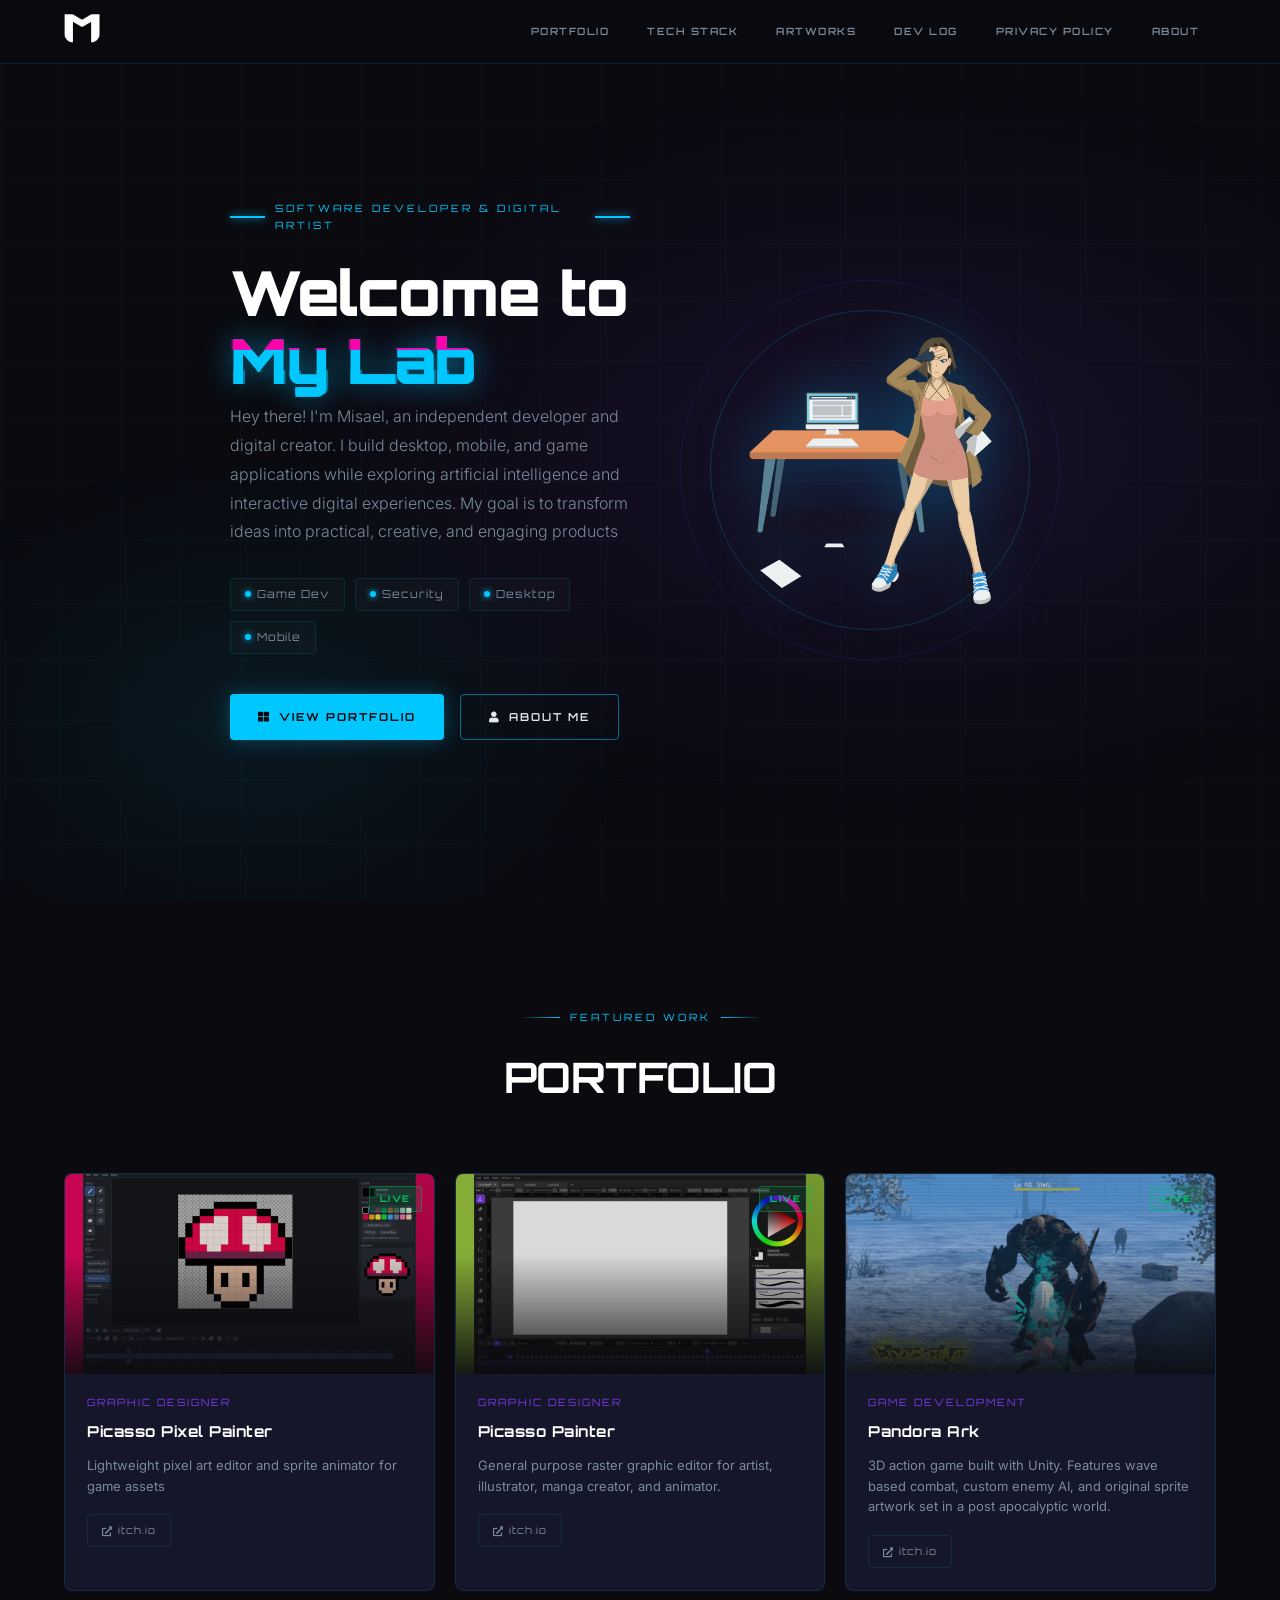
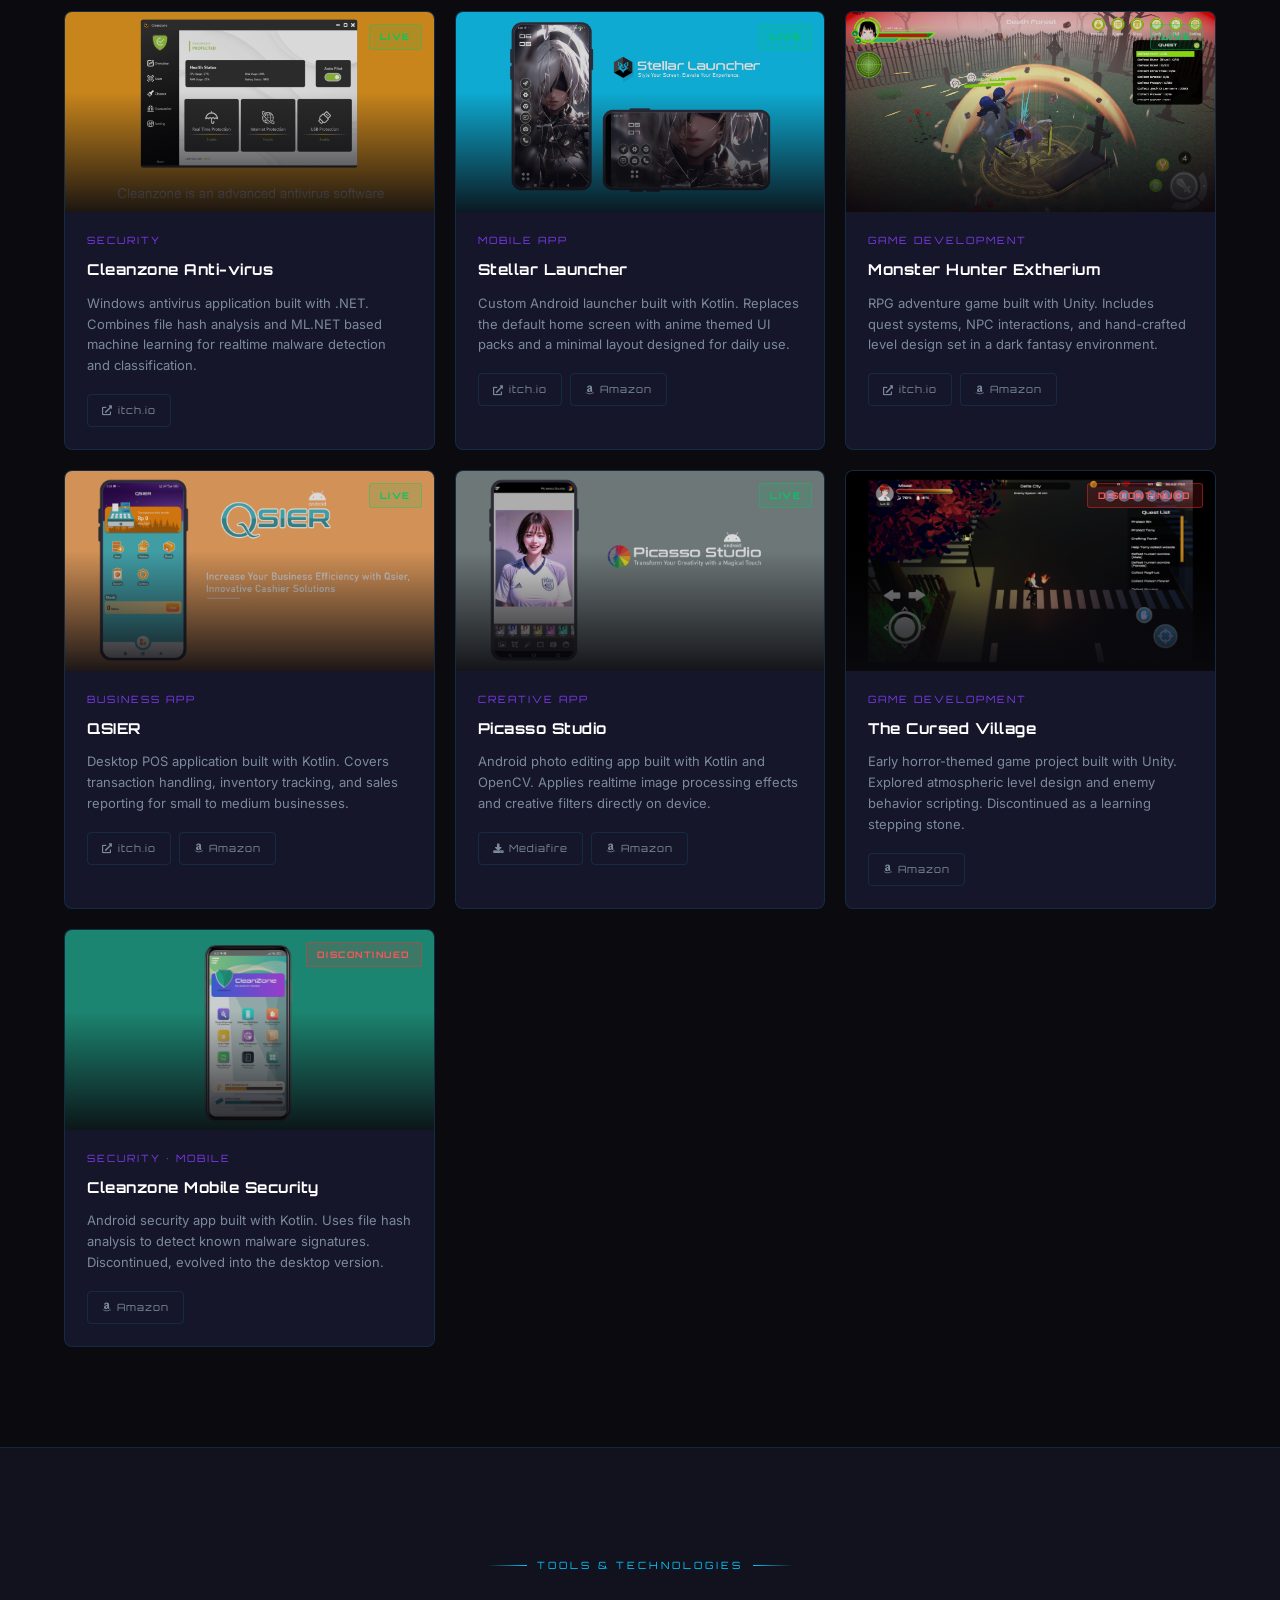
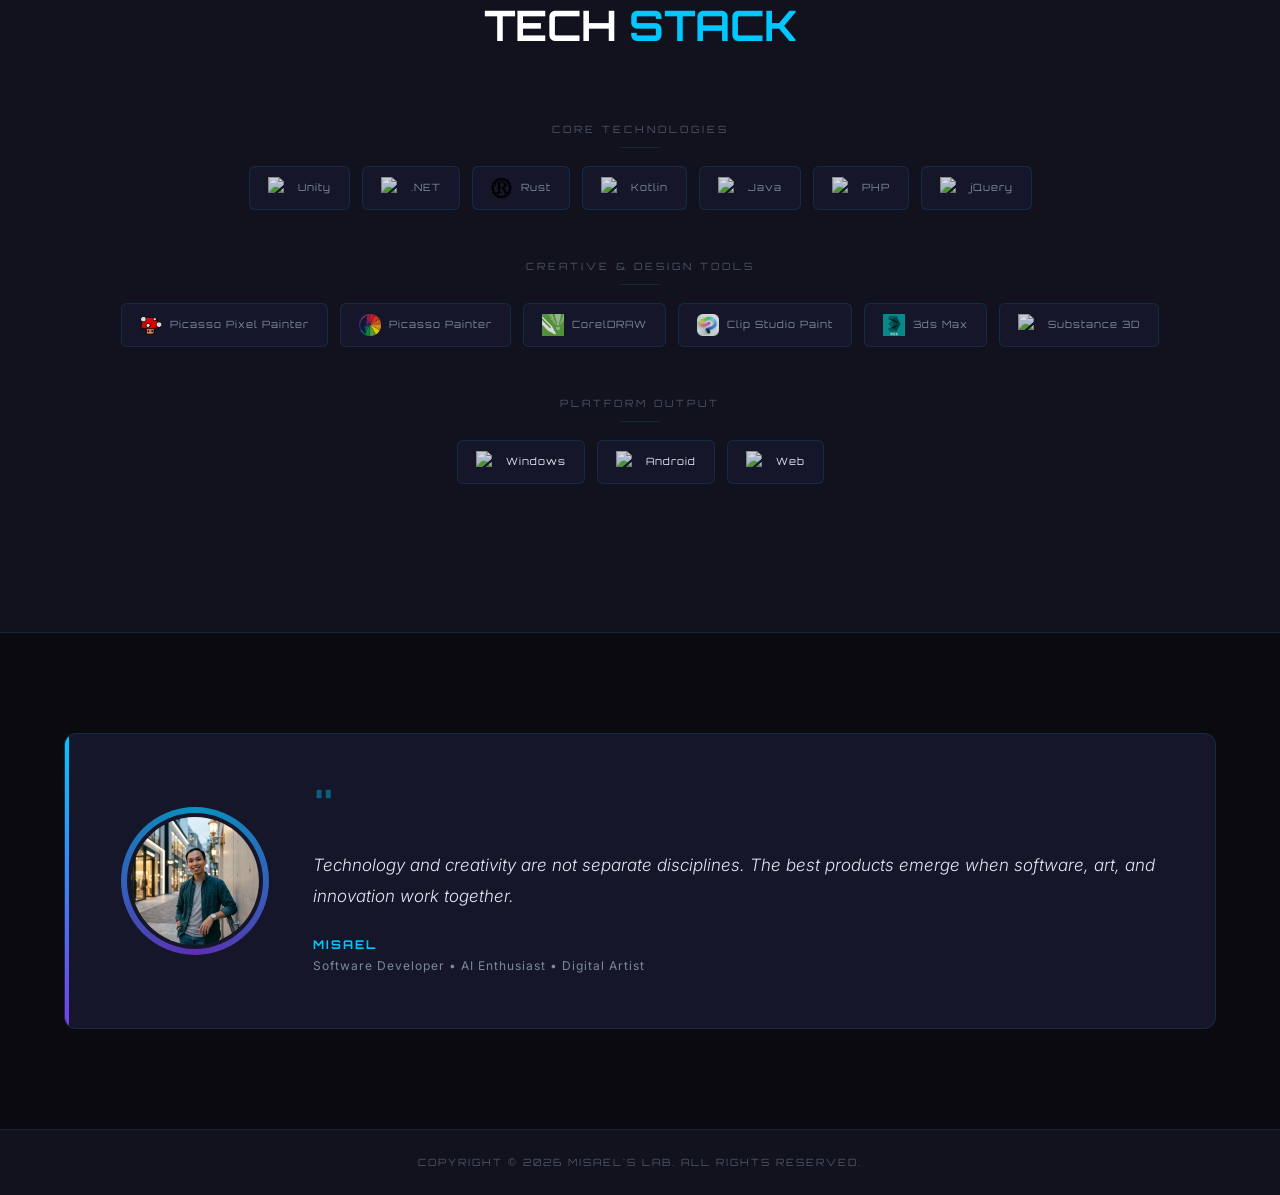
==== index.html @ faedca0a "update" ====
<!DOCTYPE html>
<html lang="en">

<head>
    <meta content="TdzUA8fDLAA4ghYsmwMwF0VlxLRGbFFbvK5hlemlelw" name="google-site-verification" />
    <link href="img/icon.png" rel="shortcut icon" type="image/x-icon" />
    <meta content="Misael's App" property="og:title" />
    <meta content="Software Developer" property="og:description" />
    <meta content="Application" property="og:type" />
    <meta content="https://misaelsapp.github.io/" property="og:url" />
    <meta content="https://misaelsapp.github.io/img/billboard.png" property="og:image" />
    <meta charset="UTF-8">
    <meta content="Software Developer" name="description">
    <meta
        content="Misael's App, Software Developer, App Development, Innovative Apps, Prototypes, Technology Solutions, Digital Artist, Android Launcher, Portfolio, Tech Stack, Game Development, Artificial Intelligence, Security Apps, Mobile Apps, Software Engineering"
        name="keywords">
    <meta content="misael" name="author">
    <meta content="width=device-width, initial-scale=1.0" name="viewport">
    <title>Misael's Lab</title>
    <link href="css/style.css" rel="stylesheet" type="text/css">
    <link href="https://use.fontawesome.com/releases/v5.15.1/css/all.css" rel="stylesheet">
</head>

<body>

    <!-- ===== NAVBAR ===== -->
    <header id="headerNav">
        <div class="container">
            <nav>
                <div class="logo">
                    <img alt="Misael's Lab"
                        onerror="this.style.display='none'; this.nextElementSibling.style.display='block'"
                        src="img/logo.png">
                    <span class="logo-text" style="display:none;">MISAEL</span>
                </div>
                <div id="navicon" onclick="toggleMenu()"></div>
                <ul class="nav-links" id="navLinks">

                    <li onclick="scrollToSection('portfolio')"><a href="#portfolio">PORTFOLIO</a></li>
                    <li onclick="scrollToSection('techstack')"><a href="#techstack">TECH STACK</a></li>
                    <li><a href="artworks.html">ARTWORKS</a></li>
                    <li><a href="devlog.html">DEV LOG</a></li>
                    <li><a href="privacy.html">PRIVACY POLICY</a></li>
                    <li><a href="about.html">ABOUT</a></li>
                </ul>
            </nav>
        </div>
    </header>

    <!-- ===== HERO SECTION ===== -->
    <section class="hero">
        <div class="hero-bg"></div>
        <div class="container">
            <div class="hero-content">
                <div class="hero-left">
                    <div class="hero-eyebrow fade-up fade-up-1">Software Developer & Digital Artist</div>
                    <h1 class="hero-title fade-up fade-up-2">
                        Welcome to<br>
                        <span class="glitch" data-text="My Lab">My Lab</span>
                    </h1>
                    <p class="hero-subtitle fade-up fade-up-3">
                        Hey there! I'm Misael, an independent developer and digital creator. I build desktop, mobile,
                        and
                        game applications while exploring artificial intelligence and interactive digital experiences.
                        My
                        goal is to transform ideas into practical, creative, and engaging products
                    <div class="hero-badges fade-up fade-up-3">
                        <span class="badge"><span class="dot"></span>Game Dev</span>
                        <span class="badge"><span class="dot"></span>Security</span>
                        <span class="badge"><span class="dot"></span>Desktop</span>
                        <span class="badge"><span class="dot"></span>Mobile</span>
                    </div>
                    <div class="hero-cta fade-up fade-up-4">
                        <button class="btn-primary" onclick="scrollToSection('portfolio')">
                            <i class="fas fa-th-large"></i> View Portfolio
                        </button>
                        <a class="btn-secondary" href="about.html">
                            <i class="fas fa-user"></i> About Me
                        </a>
                    </div>
                </div>
                <div class="hero-right">
                    <div class="hero-mascot-wrapper">
                        <div class="hero-ring"></div>
                        <div class="hero-ring-2"></div>
                        <img alt="Misael's mascot" onerror="this.style.opacity='0'" src="img/mascot.png">
                    </div>
                </div>
            </div>
        </div>
    </section>

    <!-- ===== PORTFOLIO SECTION ===== -->
    <section class="portfolio-section" id="portfolio">
        <div class="container">
            <div class="section-header">
                <div class="section-eyebrow">Featured Work</div>
                <h2 class="section-title">PORTFOLIO</h2>
            </div>

            <div class="portfolio-grid">

                <!-- picasso pixel painter -->
                <div class="portfolio-card">
                    <div class="card-thumb">
                        <img alt="Epochalys" onerror="this.parentElement.style.background='#1a1a2e'"
                            src="img/picassopixelpainter.png">
                        <div class="card-thumb-overlay"></div>
                        <span class="card-status status-live">LIVE</span>
                    </div>
                    <div class="card-body">
                        <div class="card-category">Graphic Designer</div>
                        <h3 class="card-title">Picasso Pixel Painter</h3>
                        <p class="card-desc">Lightweight pixel art editor and sprite animator for game assets</p>
                        <div class="card-links">
                            <a class="card-link" href="https://misaeldevstudio.itch.io/picassopixelpainter"
                                target="_blank">
                                <i class="fas fa-external-link-alt"></i> itch.io
                            </a>
                        </div>
                    </div>
                </div>

                <!-- picasso painter -->
                <div class="portfolio-card">
                    <div class="card-thumb">
                        <img alt="Epochalys" onerror="this.parentElement.style.background='#1a1a2e'"
                            src="img/picassopainter.png">
                        <div class="card-thumb-overlay"></div>
                        <span class="card-status status-live">LIVE</span>
                    </div>
                    <div class="card-body">
                        <div class="card-category">Graphic Designer</div>
                        <h3 class="card-title">Picasso Painter</h3>
                        <p class="card-desc">General purpose raster graphic editor for artist, illustrator, manga
                            creator, and animator.</p>
                        <div class="card-links">
                            <a class="card-link" href="https://misaeldevstudio.itch.io/picassopainter" target="_blank">
                                <i class="fas fa-external-link-alt"></i> itch.io
                            </a>
                        </div>
                    </div>
                </div>

                <!-- Epochalys -->
                <div class="portfolio-card">
                    <div class="card-thumb">
                        <img alt="Epochalys" onerror="this.parentElement.style.background='#1a1a2e'"
                            src="img/epochalys.png">
                        <div class="card-thumb-overlay"></div>
                        <span class="card-status status-live">LIVE</span>
                    </div>
                    <div class="card-body">
                        <div class="card-category">Game Development</div>
                        <h3 class="card-title">Pandora Ark</h3>
                        <p class="card-desc">3D action game built with Unity. Features wave based combat, custom enemy
                            AI,
                            and original sprite artwork set in a post apocalyptic world.</p>
                        <div class="card-links">
                            <a class="card-link" href="https://misaeldevstudio.itch.io/pandoraark" target="_blank">
                                <i class="fas fa-external-link-alt"></i> itch.io
                            </a>
                        </div>
                    </div>
                </div>

                <!-- Cleanzone Anti-virus Desktop -->
                <div class="portfolio-card">
                    <div class="card-thumb">
                        <img alt="Cleanzone Anti-virus" onerror="this.parentElement.style.background='#1a1a2e'"
                            src="img/cleanzoneDesktop.png">
                        <div class="card-thumb-overlay"></div>
                        <span class="card-status status-live">LIVE</span>
                    </div>
                    <div class="card-body">
                        <div class="card-category">Security</div>
                        <h3 class="card-title">Cleanzone Anti-virus</h3>
                        <p class="card-desc">Windows antivirus application built with .NET. Combines file hash analysis
                            and
                            ML.NET based machine learning for realtime malware detection and classification.</p>
                        <div class="card-links">
                            <a class="card-link" href="https://misaeldevstudio.itch.io/cleanzone-anti-virus"
                                target="_blank">
                                <i class="fas fa-external-link-alt"></i> itch.io
                            </a>
                        </div>
                    </div>
                </div>

                <!-- Stellar Launcher -->
                <div class="portfolio-card">
                    <div class="card-thumb">
                        <img alt="Stellar Launcher" onerror="this.parentElement.style.background='#1a1a2e'"
                            src="img/StellarLauncher.png">
                        <div class="card-thumb-overlay"></div>
                        <span class="card-status status-live">LIVE</span>
                    </div>
                    <div class="card-body">
                        <div class="card-category">Mobile App</div>
                        <h3 class="card-title">Stellar Launcher</h3>
                        <p class="card-desc">Custom Android launcher built with Kotlin. Replaces the default home screen
                            with anime themed UI packs and a minimal layout designed for daily use.</p>
                        <div class="card-links">
                            <a class="card-link" href="https://misaeldevstudio.itch.io/stellar-launcher"
                                target="_blank">
                                <i class="fas fa-external-link-alt"></i> itch.io
                            </a>
                            <a class="card-link" href="https://www.amazon.com/gp/product/B0DJZR3V8H" target="_blank">
                                <i class="fab fa-amazon"></i> Amazon
                            </a>
                        </div>
                    </div>
                </div>

                <!-- Monster Hunter -->
                <div class="portfolio-card">
                    <div class="card-thumb">
                        <img alt="Monster Hunter Extherium" onerror="this.parentElement.style.background='#1a1a2e'"
                            src="img/monsterhunter.png">
                        <div class="card-thumb-overlay"></div>
                        <span class="card-status status-live">LIVE</span>
                    </div>
                    <div class="card-body">
                        <div class="card-category">Game Development</div>
                        <h3 class="card-title">Monster Hunter Extherium</h3>
                        <p class="card-desc">RPG adventure game built with Unity. Includes quest systems, NPC
                            interactions,
                            and hand-crafted level design set in a dark fantasy environment.</p>
                        <div class="card-links">
                            <a class="card-link" href="https://misaeldevstudio.itch.io/monster-hunter" target="_blank">
                                <i class="fas fa-external-link-alt"></i> itch.io
                            </a>
                            <a class="card-link" href="https://www.amazon.com/gp/product/B0DFVKQMMR" target="_blank">
                                <i class="fab fa-amazon"></i> Amazon
                            </a>
                        </div>
                    </div>
                </div>

                <!-- QSIER -->
                <div class="portfolio-card">
                    <div class="card-thumb">
                        <img alt="QSIER" onerror="this.parentElement.style.background='#1a1a2e'" src="img/qsier.png">
                        <div class="card-thumb-overlay"></div>
                        <span class="card-status status-live">LIVE</span>
                    </div>
                    <div class="card-body">
                        <div class="card-category">Business App</div>
                        <h3 class="card-title">QSIER</h3>
                        <p class="card-desc">Desktop POS application built with Kotlin. Covers transaction handling,
                            inventory tracking, and sales reporting for small to medium businesses.</p>
                        <div class="card-links">
                            <a class="card-link" href="https://misaeldevstudio.itch.io/qsier" target="_blank">
                                <i class="fas fa-external-link-alt"></i> itch.io
                            </a>
                            <a class="card-link" href="https://www.amazon.com/dp/B0D4YXNT2B" target="_blank">
                                <i class="fab fa-amazon"></i> Amazon
                            </a>
                        </div>
                    </div>
                </div>

                <!-- Picasso Studio -->
                <div class="portfolio-card">
                    <div class="card-thumb">
                        <img alt="Picasso Studio" onerror="this.parentElement.style.background='#1a1a2e'"
                            src="img/picassostudio.png">
                        <div class="card-thumb-overlay"></div>
                        <span class="card-status status-live">LIVE</span>
                    </div>
                    <div class="card-body">
                        <div class="card-category">Creative App</div>
                        <h3 class="card-title">Picasso Studio</h3>
                        <p class="card-desc">Android photo editing app built with Kotlin and OpenCV. Applies realtime
                            image
                            processing effects and creative filters directly on device.</p>
                        <div class="card-links">
                            <a class="card-link"
                                href="https://www.mediafire.com/file/5umizyobbwfhffp/picassostudio.apk/file"
                                target="_blank">
                                <i class="fas fa-download"></i> Mediafire
                            </a>
                            <a class="card-link" href="https://www.amazon.com/gp/product/B0CZNWSP6H" target="_blank">
                                <i class="fab fa-amazon"></i> Amazon
                            </a>
                        </div>
                    </div>
                </div>

                <!-- The Cursed Village (discontinued) -->
                <div class="portfolio-card">
                    <div class="card-thumb">
                        <img alt="The Cursed Village" onerror="this.parentElement.style.background='#1a1a2e'"
                            src="img/thecursedvillage.png">
                        <div class="card-thumb-overlay"></div>
                        <span class="card-status status-discontinued">DISCONTINUED</span>
                    </div>
                    <div class="card-body">
                        <div class="card-category">Game Development</div>
                        <h3 class="card-title">The Cursed Village</h3>
                        <p class="card-desc">Early horror-themed game project built with Unity. Explored atmospheric
                            level
                            design and enemy behavior scripting. Discontinued as a learning stepping stone.</p>
                        <div class="card-links">
                            <a class="card-link" href="https://www.amazon.com/dp/B0C6R5WMQ4" target="_blank">
                                <i class="fab fa-amazon"></i> Amazon
                            </a>
                        </div>
                    </div>
                </div>

                <!-- Cleanzone Mobile (discontinued) -->
                <div class="portfolio-card">
                    <div class="card-thumb">
                        <img alt="Cleanzone Mobile Security" onerror="this.parentElement.style.background='#1a1a2e'"
                            src="img/cleanzone.png">
                        <div class="card-thumb-overlay"></div>
                        <span class="card-status status-discontinued">DISCONTINUED</span>
                    </div>
                    <div class="card-body">
                        <div class="card-category">Security · Mobile</div>
                        <h3 class="card-title">Cleanzone Mobile Security</h3>
                        <p class="card-desc">Android security app built with Kotlin. Uses file hash analysis to detect
                            known
                            malware signatures. Discontinued, evolved into the desktop version.</p>
                        <div class="card-links">
                            <a class="card-link" href="https://www.amazon.com/dp/B0C5G71BWV" target="_blank">
                                <i class="fab fa-amazon"></i> Amazon
                            </a>
                        </div>
                    </div>
                </div>

            </div>
        </div>
    </section>

    <!-- ===== TECH STACK SECTION ===== -->
    <section class="techstack-section" id="techstack">
        <div class="container">
            <div class="section-header">
                <div class="section-eyebrow">Tools & Technologies</div>
                <h2 class="section-title">TECH <span>STACK</span></h2>
            </div>

            <div class="tech-group-label">Core Technologies</div>
            <div class="tech-logos">
                <div class="tech-chip"><img alt="Unity" src="img/unity.svg"><span>Unity</span></div>
                <div class="tech-chip"><img alt=".NET" src="img/dotnet.svg"><span>.NET</span></div>
                <div class="tech-chip"><img alt=".NET" src="img/rust.svg"><span>Rust</span></div>
                <div class="tech-chip"><img alt="Kotlin" src="img/kotlin.svg"><span>Kotlin</span></div>
                <div class="tech-chip"><img alt="Java" src="img/java.svg"><span>Java</span></div>
                <div class="tech-chip"><img alt="PHP" src="img/php.svg"><span>PHP</span></div>
                <div class="tech-chip"><img alt="jQuery" src="img/jquery.svg"><span>jQuery</span></div>
            </div>

            <div class="tech-group-label">Creative & Design Tools</div>
            <div class="tech-logos">
                <div class="tech-chip"><img alt="Picasso Pixel Painter" src="img/ppp.png"><span>Picasso Pixel Painter</span></div>
                <div class="tech-chip"><img alt="Picasso Painter" src="img/pp.png"><span>Picasso Painter</span></div>
                <div class="tech-chip"><img alt="CorelDRAW" src="img/coreldraw.png"><span>CorelDRAW</span></div>
                <div class="tech-chip"><img alt="Clip Studio Paint" src="img/csp.png"><span>Clip Studio Paint</span>
                </div>
                <div class="tech-chip"><img alt="3ds Max" src="img/3dmax.png"><span>3ds Max</span></div>
                <div class="tech-chip"><img alt="Adobe Substance" src="img/Substance.svg"><span>Substance 3D</span>
                </div>
            </div>

            <div class="tech-group-label">Platform Output</div>
            <div class="tech-logos platform-chips">
                <div class="tech-chip"><img alt="Windows" src="img/windows.svg"><span>Windows</span></div>
                <div class="tech-chip"><img alt="Android" src="img/android.svg"><span>Android</span></div>
                <div class="tech-chip"><img alt="Web" src="img/web.svg"><span>Web</span></div>
            </div>
        </div>
    </section>

    <section class="quote-section">
        <div class="container">
            <div class="quote-card">

                <div class="quote-avatar">
                    <img alt="Misael" src="img/dev.jpg">
                </div>

                <div class="quote-body">
                    <span class="quote-mark">"</span>

                    <p class="quote-text">
                        Technology and creativity are not separate disciplines. The best products emerge when software,
                        art,
                        and innovation work together.
                    </p>

                    <div class="quote-author">MISAEL</div>
                    <div class="quote-role">
                        Software Developer • AI Enthusiast • Digital Artist
                    </div>
                </div>

            </div>
        </div>
    </section>



    <footer>
        <p>Copyright &copy; <span id="curyear"></span> Misael's Lab. All Rights Reserved.</p>
    </footer>

    <script>
        document.getElementById('curyear').textContent = new Date().getFullYear();

        function toggleMenu() {
            document.getElementById('navLinks').classList.toggle('open');
        }

        function scrollToSection(id) {
            const el = document.getElementById(id);
            if (el) {
                el.scrollIntoView({ behavior: 'smooth', block: 'start' });
                document.getElementById('navLinks').classList.remove('open');
            }
        }

        // Navbar shrink on scroll
        window.addEventListener('scroll', () => {
            const nav = document.getElementById('headerNav');
            nav.style.background = window.scrollY > 60
                ? 'rgba(10, 10, 15, 0.95)'
                : 'rgba(10, 10, 15, 0.75)';
        });

        // Fade-in on scroll for cards
        const observer = new IntersectionObserver((entries) => {
            entries.forEach(e => {
                if (e.isIntersecting) {
                    e.target.style.opacity = '1';
                    e.target.style.transform = 'translateY(0)';
                }
            });
        }, { threshold: 0.1 });

        document.querySelectorAll('.portfolio-card, .tech-chip, .quote-card').forEach(el => {
            el.style.opacity = '0';
            el.style.transform = 'translateY(20px)';
            el.style.transition = 'opacity 0.5s ease, transform 0.5s ease, border-color 0.3s ease, box-shadow 0.3s ease';
            observer.observe(el);
        });
    </script>

</body>

</html>
---- css/style.css ----
/* ===== MISAEL'S LAB — FUTURISTIC GAMING REDESIGN ===== */

@import url('https://fonts.googleapis.com/css2?family=Orbitron:wght@400;600;700;900&family=Inter:wght@300;400;500;600&display=swap');

/* ===== CSS VARIABLES ===== */
:root {
    --bg-deep: #0a0a0f;
    --bg-surface: #12121e;
    --bg-card: #16162a;
    --accent-blue: #00c8ff;
    --accent-purple: #7c3aed;
    --accent-glow: rgba(0, 200, 255, 0.15);
    --text-primary: #e2e8f0;
    --text-muted: #7a8a9a;
    --text-dim: #4a5568;
    --border: rgba(0, 200, 255, 0.12);
    --border-hover: rgba(0, 200, 255, 0.5);
    --font-display: 'Orbitron', sans-serif;
    --font-body: 'Inter', sans-serif;
    --transition: 0.3s cubic-bezier(0.4, 0, 0.2, 1);
}

/* ===== RESET & BASE ===== */
*,
*::before,
*::after {
    box-sizing: border-box;
    margin: 0;
    padding: 0;
}

html {
    scroll-behavior: smooth;
}

body {
    background-color: var(--bg-deep);
    color: var(--text-primary);
    font-family: var(--font-body);
    font-size: 15px;
    line-height: 1.7;
    overflow-x: hidden;
}

/* Grid background overlay */
body::before {
    content: '';
    position: fixed;
    inset: 0;
    background-image: linear-gradient(rgba(0, 200, 255, 0.03) 1px, transparent 1px),
        linear-gradient(90deg, rgba(0, 200, 255, 0.03) 1px, transparent 1px);
    background-size: 60px 60px;
    pointer-events: none;
    z-index: 0;
}

a {
    color: var(--accent-blue);
    text-decoration: none;
    transition: var(--transition);
}

a:hover {
    color: #fff;
}

h1,
h2,
h3 {
    font-family: var(--font-display);
}

/* ===== SCROLLBAR ===== */
::-webkit-scrollbar {
    width: 5px;
}

::-webkit-scrollbar-track {
    background: var(--bg-deep);
}

::-webkit-scrollbar-thumb {
    background: var(--accent-purple);
    border-radius: 4px;
}

/* ===== NAVBAR ===== */
#headerNav {
    position: fixed;
    top: 0;
    left: 0;
    right: 0;
    z-index: 1000;
    padding: 0 24px;
    height: 64px;
    display: flex;
    align-items: center;
    background: rgba(10, 10, 15, 0.75);
    backdrop-filter: blur(16px);
    -webkit-backdrop-filter: blur(16px);
    border-bottom: 1px solid var(--border);
    transition: var(--transition);
}

#headerNav .container {
    max-width: 1200px;
    width: 100%;
    margin: 0 auto;
    display: flex;
    align-items: center;
    justify-content: space-between;
}

.logo img {
    height: 36px;
    filter: brightness(0) invert(1);
}

.logo-text {
    font-family: var(--font-display);
    font-size: 16px;
    font-weight: 700;
    color: var(--accent-blue);
    letter-spacing: 2px;
    text-transform: uppercase;
}

nav {
    display: flex;
    align-items: center;
    justify-content: space-between;
    width: 100%;
}

.nav-links {
    list-style: none;
    display: flex;
    align-items: center;
    gap: 4px;
}

.nav-links li a {
    display: block;
    padding: 8px 16px;
    font-family: var(--font-display);
    font-size: 10px;
    font-weight: 600;
    letter-spacing: 1.5px;
    color: var(--text-muted);
    text-transform: uppercase;
    border-radius: 4px;
    transition: var(--transition);
    border: 1px solid transparent;
}

.nav-links li a:hover,
.nav-links li a.active {
    color: var(--accent-blue);
    border-color: var(--border);
    background: var(--accent-glow);
}

#navicon {
    display: none;
    cursor: pointer;
    font-size: 20px;
    color: var(--text-primary);
}

/* ===== CONTAINER ===== */
.container {
    max-width: 1200px;
    margin: 0 auto;
    padding: 0 24px;
    position: relative;
    z-index: 1;
}

/* ===== HERO SECTION ===== */
.hero {
    min-height: 100vh;
    display: flex;
    align-items: center;
    position: relative;
    padding: 100px 0 60px;
    overflow: hidden;
}

.hero-bg {
    position: absolute;
    inset: 0;
    background: radial-gradient(ellipse 70% 60% at 70% 50%, rgba(124, 58, 237, 0.12) 0%, transparent 70%),
        radial-gradient(ellipse 50% 50% at 20% 80%, rgba(0, 200, 255, 0.08) 0%, transparent 60%);
}

.hero-content {
    display: flex;
    align-items: center;
    justify-content: space-between;
    gap: 60px;
    width: 100%;
}

.hero-left {
    flex: 1;
    max-width: 600px;
}

.hero-eyebrow {
    display: inline-flex;
    align-items: center;
    gap: 10px;
    font-family: var(--font-display);
    font-size: 10px;
    letter-spacing: 3px;
    text-transform: uppercase;
    color: var(--accent-blue);
    margin-bottom: 24px;
}

.hero-eyebrow::before,
.hero-eyebrow::after {
    content: '';
    display: block;
    width: 40px;
    height: 2px;
    background: var(--accent-blue);
    box-shadow: 0 0 8px var(--accent-blue);
}

.hero-title {
    font-family: var(--font-display);
    font-size: clamp(36px, 5vw, 62px);
    font-weight: 900;
    line-height: 1.1;
    letter-spacing: -1px;
    margin-bottom: 8px;
    color: #fff;
}

.hero-title .glitch {
    position: relative;
    display: inline-block;
    color: var(--accent-blue);
    text-shadow: 0 0 30px rgba(0, 200, 255, 0.5);
    animation: glitch-skew 8s infinite linear alternate-reverse;
}

.hero-title .glitch::before,
.hero-title .glitch::after {
    content: attr(data-text);
    position: absolute;
    top: 0;
    left: 0;
    width: 100%;
    height: 100%;
}

.hero-title .glitch::before {
    color: #ff00aa;
    text-shadow: -2px 0 rgba(255, 0, 170, 0.5);
    clip-path: polygon(0 0, 100% 0, 100% 35%, 0 35%);
    animation: glitch-anim-1 6s infinite linear alternate-reverse;
}

.hero-title .glitch::after {
    color: #00c8ff;
    text-shadow: 2px 0 rgba(0, 200, 255, 0.5);
    clip-path: polygon(0 65%, 100% 65%, 100% 100%, 0 100%);
    animation: glitch-anim-2 5s infinite linear alternate-reverse;
}

@keyframes glitch-anim-1 {
    0% {
        transform: none;
        opacity: 0;
    }

    60% {
        transform: none;
        opacity: 0;
    }

    62% {
        transform: skew(-2deg) translateX(-2px);
        opacity: 0.6;
    }

    64% {
        transform: none;
        opacity: 0;
    }

    100% {
        transform: none;
        opacity: 0;
    }
}

@keyframes glitch-anim-2 {
    0% {
        transform: none;
        opacity: 0;
    }

    70% {
        transform: none;
        opacity: 0;
    }

    72% {
        transform: skew(2deg) translateX(3px);
        opacity: 0.5;
    }

    74% {
        transform: none;
        opacity: 0;
    }

    100% {
        transform: none;
        opacity: 0;
    }
}

@keyframes glitch-skew {
    0% {
        transform: skew(0deg);
    }

    98% {
        transform: skew(0deg);
    }

    98.5% {
        transform: skew(0.4deg);
    }

    99% {
        transform: skew(-0.3deg);
    }

    100% {
        transform: skew(0deg);
    }
}

.hero-subtitle {
    font-size: 16px;
    font-weight: 300;
    color: var(--text-muted);
    margin-bottom: 32px;
    max-width: 480px;
    line-height: 1.8;
}

.hero-badges {
    display: flex;
    flex-wrap: wrap;
    gap: 10px;
    margin-bottom: 40px;
}

.badge {
    display: inline-flex;
    align-items: center;
    gap: 6px;
    padding: 6px 14px;
    border-radius: 4px;
    border: 1px solid var(--border);
    font-size: 11px;
    font-family: var(--font-display);
    letter-spacing: 1px;
    color: var(--text-muted);
    background: rgba(255, 255, 255, 0.02);
    transition: var(--transition);
}

.badge .dot {
    width: 6px;
    height: 6px;
    border-radius: 50%;
    background: var(--accent-blue);
    box-shadow: 0 0 6px var(--accent-blue);
}

.hero-cta {
    display: flex;
    gap: 16px;
    flex-wrap: wrap;
}

.btn-primary {
    display: inline-flex;
    align-items: center;
    gap: 8px;
    padding: 14px 28px;
    background: var(--accent-blue);
    color: var(--bg-deep);
    font-family: var(--font-display);
    font-size: 11px;
    font-weight: 700;
    letter-spacing: 2px;
    text-transform: uppercase;
    border: none;
    border-radius: 4px;
    cursor: pointer;
    transition: var(--transition);
    box-shadow: 0 0 20px rgba(0, 200, 255, 0.3);
}

.btn-primary:hover {
    background: #33d4ff;
    box-shadow: 0 0 40px rgba(0, 200, 255, 0.5);
    transform: translateY(-2px);
    color: var(--bg-deep);
}

.btn-secondary {
    display: inline-flex;
    align-items: center;
    gap: 8px;
    padding: 13px 28px;
    background: transparent;
    color: var(--text-primary);
    font-family: var(--font-display);
    font-size: 11px;
    font-weight: 600;
    letter-spacing: 2px;
    text-transform: uppercase;
    border: 1px solid var(--border-hover);
    border-radius: 4px;
    cursor: pointer;
    transition: var(--transition);
}

.btn-secondary:hover {
    background: var(--accent-glow);
    border-color: var(--accent-blue);
    color: var(--accent-blue);
    transform: translateY(-2px);
}

.hero-right {
    flex: 0 0 360px;
    display: flex;
    justify-content: center;
    align-items: center;
}

.hero-mascot-wrapper {
    position: relative;
    width: 280px;
    height: 280px;
}

.hero-mascot-wrapper img {
    width: 100%;
    height: 100%;
    object-fit: contain;
    position: relative;
    z-index: 1;
    filter: drop-shadow(0 0 30px rgba(0, 200, 255, 0.3));
    animation: float 6s ease-in-out infinite;
}

.hero-ring {
    position: absolute;
    inset: -20px;
    border-radius: 50%;
    border: 1px solid rgba(0, 200, 255, 0.2);
    animation: ring-pulse 4s ease-in-out infinite;
}

.hero-ring-2 {
    position: absolute;
    inset: -50px;
    border-radius: 50%;
    border: 1px solid rgba(124, 58, 237, 0.15);
    animation: ring-pulse 4s ease-in-out infinite 1s;
}

@keyframes float {

    0%,
    100% {
        transform: translateY(0px);
    }

    50% {
        transform: translateY(-16px);
    }
}

@keyframes ring-pulse {

    0%,
    100% {
        transform: scale(1);
        opacity: 0.6;
    }

    50% {
        transform: scale(1.05);
        opacity: 1;
    }
}

/* ===== SECTION HEADERS ===== */
.section-header {
    text-align: center;
    margin-bottom: 60px;
}

.section-eyebrow {
    display: inline-flex;
    align-items: center;
    gap: 10px;
    font-family: var(--font-display);
    font-size: 10px;
    letter-spacing: 3px;
    text-transform: uppercase;
    color: var(--accent-blue);
    margin-bottom: 16px;
}

.section-eyebrow::before,
.section-eyebrow::after {
    content: '';
    display: block;
    width: 40px;
    height: 1px;
    background: linear-gradient(90deg, transparent, var(--accent-blue));
}

.section-eyebrow::after {
    background: linear-gradient(90deg, var(--accent-blue), transparent);
}

.section-title {
    font-size: clamp(28px, 4vw, 42px);
    font-weight: 700;
    letter-spacing: -0.5px;
    color: #fff;
}

.section-title span {
    color: var(--accent-blue);
}

/* ===== PORTFOLIO SECTION ===== */
.portfolio-section {
    padding: 100px 0;
    position: relative;
}

.portfolio-grid {
    display: grid;
    grid-template-columns: repeat(auto-fill, minmax(320px, 1fr));
    gap: 20px;
}

.portfolio-card {
    position: relative;
    background: var(--bg-card);
    border: 1px solid var(--border);
    border-radius: 8px;
    overflow: hidden;
    cursor: pointer;
    transition: var(--transition);
    group: true;
}

.portfolio-card:hover {
    border-color: var(--border-hover);
    transform: translateY(-4px);
    box-shadow: 0 12px 40px rgba(0, 200, 255, 0.1), 0 0 0 1px rgba(0, 200, 255, 0.15);
}

.card-thumb {
    position: relative;
    height: 200px;
    overflow: hidden;
    background: var(--bg-surface);
}

.card-thumb img {
    width: 100%;
    height: 100%;
    object-fit: cover;
    transition: transform 0.6s cubic-bezier(0.4, 0, 0.2, 1);
    filter: brightness(0.85) saturate(0.9);
}

.portfolio-card:hover .card-thumb img {
    transform: scale(1.06);
    filter: brightness(1) saturate(1.1);
}

.card-thumb-overlay {
    position: absolute;
    inset: 0;
    background: linear-gradient(to top, rgba(10, 10, 15, 0.9) 0%, transparent 60%);
}

.card-status {
    position: absolute;
    top: 12px;
    right: 12px;
    padding: 4px 10px;
    border-radius: 3px;
    font-size: 9px;
    font-family: var(--font-display);
    letter-spacing: 1.5px;
    font-weight: 700;
    text-transform: uppercase;
}

.status-discontinued {
    background: rgba(255, 50, 50, 0.15);
    border: 1px solid rgba(255, 50, 50, 0.4);
    color: #ff5555;
}

.status-live {
    background: rgba(0, 200, 100, 0.12);
    border: 1px solid rgba(0, 200, 100, 0.35);
    color: #00c864;
}

.card-body {
    padding: 20px 22px 22px;
}

.card-category {
    font-size: 10px;
    font-family: var(--font-display);
    letter-spacing: 2px;
    text-transform: uppercase;
    color: var(--accent-purple);
    margin-bottom: 8px;
}

.card-title {
    font-family: var(--font-display);
    font-size: 15px;
    font-weight: 700;
    color: #fff;
    margin-bottom: 10px;
    letter-spacing: 0.5px;
}

.card-desc {
    font-size: 13px;
    color: var(--text-muted);
    line-height: 1.6;
    margin-bottom: 18px;
}

.card-links {
    display: flex;
    gap: 8px;
    flex-wrap: wrap;
}

.card-link {
    display: inline-flex;
    align-items: center;
    gap: 5px;
    padding: 7px 14px;
    border: 1px solid var(--border);
    border-radius: 4px;
    font-size: 10px;
    font-family: var(--font-display);
    letter-spacing: 1px;
    color: var(--text-muted);
    background: transparent;
    cursor: pointer;
    transition: var(--transition);
    text-decoration: none;
}

.card-link:hover {
    border-color: var(--accent-blue);
    color: var(--accent-blue);
    background: var(--accent-glow);
}

/* ===== TECH STACK SECTION ===== */
.techstack-section {
    padding: 100px 0;
    background: var(--bg-surface);
    border-top: 1px solid var(--border);
    border-bottom: 1px solid var(--border);
    position: relative;
}

.tech-group-label {
    font-family: var(--font-display);
    font-size: 10px;
    letter-spacing: 3px;
    text-transform: uppercase;
    color: var(--text-dim);
    text-align: center;
    margin-bottom: 28px;
    position: relative;
}

.tech-group-label::after {
    content: '';
    position: absolute;
    bottom: -10px;
    left: 50%;
    transform: translateX(-50%);
    width: 40px;
    height: 1px;
    background: var(--border);
}

.tech-logos {
    display: flex;
    flex-wrap: wrap;
    justify-content: center;
    align-items: center;
    gap: 12px;
    margin-bottom: 48px;
}

.tech-chip {
    display: flex;
    align-items: center;
    gap: 8px;
    padding: 10px 18px;
    border: 1px solid var(--border);
    border-radius: 6px;
    background: var(--bg-card);
    transition: var(--transition);
}

.tech-chip:hover {
    border-color: var(--border-hover);
    background: var(--accent-glow);
    transform: translateY(-3px);
}

.tech-chip img {
    width: 22px;
    height: 22px;
    object-fit: contain;
    filter: brightness(0.85);
    transition: var(--transition);
}

.tech-chip:hover img {
    filter: brightness(1.1);
}

.tech-chip span {
    font-family: var(--font-display);
    font-size: 10px;
    letter-spacing: 1px;
    color: var(--text-muted);
    white-space: nowrap;
}

.platform-chips .tech-chip span {
    color: var(--text-primary);
}

/* ===== FOUNDER QUOTE ===== */
.quote-section {
    padding: 100px 0;
    position: relative;
}

.quote-card {
    display: flex;
    align-items: center;
    gap: 48px;
    background: var(--bg-card);
    border: 1px solid var(--border);
    border-radius: 12px;
    padding: 52px 60px;
    position: relative;
    overflow: hidden;
}

.quote-card::before {
    content: '';
    position: absolute;
    top: 0;
    left: 0;
    width: 4px;
    height: 100%;
    background: linear-gradient(to bottom, var(--accent-blue), var(--accent-purple));
}

/* Avatar container */
.quote-avatar {
    flex: 0 0 140px;
    width: 140px;
    height: 140px;
    position: relative;
}

/* Glowing ring behind the photo */
.quote-avatar::before {
    content: '';
    position: absolute;
    inset: -4px;
    border-radius: 50%;
    background: conic-gradient(var(--accent-blue), var(--accent-purple), var(--accent-blue));
    z-index: 0;
    opacity: 0.7;
    animation: avatar-spin 8s linear infinite;
}

/* White separator between ring and photo */
.quote-avatar::after {
    content: '';
    position: absolute;
    inset: 2px;
    border-radius: 50%;
    background: var(--bg-card);
    z-index: 1;
}

@keyframes avatar-spin {
    from {
        transform: rotate(0deg);
    }

    to {
        transform: rotate(360deg);
    }
}

.quote-avatar img {
    position: absolute;
    inset: 6px;
    width: calc(100% - 12px);
    height: calc(100% - 12px);
    border-radius: 50%;
    object-fit: cover;
    object-position: center top;
    z-index: 2;
    display: block;
}

.quote-avatar-placeholder {
    position: absolute;
    inset: 6px;
    border-radius: 50%;
    display: flex;
    align-items: center;
    justify-content: center;
    font-family: var(--font-display);
    font-size: 36px;
    font-weight: 900;
    color: var(--accent-blue);
    background: radial-gradient(circle at center, rgba(0, 200, 255, 0.1), transparent);
    z-index: 2;
}

.quote-body {
    flex: 1;
}

.quote-mark {
    font-family: var(--font-display);
    font-size: 60px;
    line-height: 0.8;
    color: var(--accent-blue);
    opacity: 0.4;
    margin-bottom: 16px;
    display: block;
}

.quote-text {
    font-size: 17px;
    font-style: italic;
    color: var(--text-primary);
    line-height: 1.8;
    margin-bottom: 24px;
    font-weight: 300;
}

.quote-author {
    font-family: var(--font-display);
    font-size: 12px;
    font-weight: 700;
    letter-spacing: 2px;
    color: var(--accent-blue);
}

.quote-role {
    font-size: 12px;
    color: var(--text-muted);
    letter-spacing: 1px;
}

/* ===== INNER PAGE HERO (billboard2) ===== */
.inner-hero {
    height: 220px;
    display: flex;
    align-items: flex-end;
    padding-bottom: 40px;
    margin-top: 64px;
    position: relative;
    overflow: hidden;
    background: var(--bg-surface);
    border-bottom: 1px solid var(--border);
}

.inner-hero-bg {
    position: absolute;
    inset: 0;
    background: radial-gradient(ellipse 60% 80% at 20% 60%, rgba(0, 200, 255, 0.08), transparent),
        radial-gradient(ellipse 40% 60% at 80% 40%, rgba(124, 58, 237, 0.07), transparent);
}

.inner-hero-title {
    font-family: var(--font-display);
    font-size: clamp(24px, 4vw, 38px);
    font-weight: 900;
    color: #fff;
    letter-spacing: -0.5px;
    margin-bottom: 6px;
}

.inner-hero-desc {
    font-size: 14px;
    color: var(--text-muted);
    letter-spacing: 0.5px;
}

/* ===== CONTENT SECTIONS (About, Privacy) ===== */
.content-section {
    padding: 60px 0 100px;
}

.content-block {
    background: var(--bg-card);
    border: 1px solid var(--border);
    border-radius: 8px;
    padding: 40px 48px;
    max-width: 860px;
    margin: 0 auto;
}

.content-block h2 {
    font-size: 18px;
    font-weight: 700;
    letter-spacing: 1px;
    color: var(--accent-blue);
    margin-bottom: 16px;
    padding-bottom: 10px;
    border-bottom: 1px solid var(--border);
}

.content-block h3 {
    font-size: 14px;
    font-weight: 600;
    letter-spacing: 1.5px;
    color: var(--accent-blue);
    margin-bottom: 12px;
    margin-top: 28px;
}

.content-block p {
    color: var(--text-muted);
    margin-bottom: 16px;
    line-height: 1.8;
    font-size: 14px;
}

.content-block ul,
.content-block ol {
    color: var(--text-muted);
    margin: 0 0 16px 20px;
    line-height: 1.9;
    font-size: 14px;
}

.content-block li {
    margin-bottom: 8px;
}

.content-block strong {
    color: var(--text-primary);
}

.content-block a {
    color: var(--accent-blue);
    border-bottom: 1px solid rgba(0, 200, 255, 0.3);
    transition: var(--transition);
}

.content-block a:hover {
    border-color: var(--accent-blue);
}

.content-block+.content-block {
    margin-top: 20px;
}

.contact-links {
    display: flex;
    gap: 14px;
    flex-wrap: wrap;
    margin-top: 20px;
}

.contact-card {
    display: flex;
    align-items: center;
    gap: 10px;
    padding: 14px 22px;
    border: 1px solid var(--border);
    border-radius: 6px;
    background: var(--bg-surface);
    color: var(--text-muted);
    font-family: var(--font-display);
    font-size: 11px;
    letter-spacing: 1px;
    transition: var(--transition);
    text-decoration: none;
}

.contact-card:hover {
    border-color: var(--border-hover);
    color: var(--accent-blue);
    background: var(--accent-glow);
    transform: translateY(-2px);
}

/* ===== FOOTER ===== */
footer {
    background: var(--bg-surface);
    border-top: 1px solid var(--border);
    padding: 24px;
    text-align: center;
    font-family: var(--font-display);
    font-size: 10px;
    letter-spacing: 2px;
    color: var(--text-dim);
    text-transform: uppercase;
}

/* ===== WHATSAPP FLOAT ===== */
.whatsapp-button,
.facebook-button {
    position: fixed;
    bottom: 28px;
    width: 52px;
    height: 52px;
    border-radius: 50%;
    transition: var(--transition);
    z-index: 900;
    display: flex;
    align-items: center;
    justify-content: center;
}

.whatsapp-button {
    right: 90px;
    border: 1px solid rgba(37, 211, 102, 0.4);
    box-shadow: 0 0 20px rgba(37, 211, 102, 0.2);
}

.facebook-button {
    right: 28px;
    border: 1px solid rgba(24, 119, 242, 0.4);
    box-shadow: 0 0 20px rgba(24, 119, 242, 0.2);
}

.whatsapp-button:hover {
    transform: scale(1.1);
    box-shadow: 0 0 30px rgba(37, 211, 102, 0.4);
}

.facebook-button:hover {
    transform: scale(1.1);
    box-shadow: 0 0 30px rgba(24, 119, 242, 0.4);
}

/* ===== MOBILE MENU ===== */
@media (max-width: 768px) {
    #navicon {
        display: block;
        padding: 10px;
        color: var(--text-muted);
    }

    #navicon::before {
        content: '☰';
        font-size: 18px;
    }

    .nav-links {
        display: none;
        flex-direction: column;
        position: fixed;
        top: 64px;
        left: 0;
        right: 0;
        background: rgba(10, 10, 15, 0.97);
        border-bottom: 1px solid var(--border);
        padding: 16px;
        gap: 4px;
        align-items: stretch;
    }

    .nav-links.open {
        display: flex;
    }

    .nav-links li a {
        padding: 14px 16px;
    }

    .hero-content {
        flex-direction: column;
        text-align: center;
    }

    .hero-badges {
        justify-content: center;
    }

    .hero-cta {
        justify-content: center;
    }

    .hero-right {
        display: none;
    }

    .portfolio-grid {
        grid-template-columns: 1fr;
    }

    .quote-card {
        flex-direction: column;
        padding: 40px 28px;
        text-align: center;
        gap: 32px;
        align-items: center;
    }

    .quote-avatar {
        flex: 0 0 120px;
        width: 120px;
        height: 120px;
    }

    .content-block {
        padding: 28px 24px;
    }
}

/* ===== ANIMATIONS ===== */
@keyframes fadeInUp {
    from {
        opacity: 0;
        transform: translateY(24px);
    }

    to {
        opacity: 1;
        transform: translateY(0);
    }
}

.fade-up {
    opacity: 0;
    animation: fadeInUp 0.6s ease forwards;
}

.fade-up-1 {
    animation-delay: 0.1s;
}

.fade-up-2 {
    animation-delay: 0.25s;
}

.fade-up-3 {
    animation-delay: 0.4s;
}

.fade-up-4 {
    animation-delay: 0.55s;
}

/* ===== ARTWORK GALLERY ===== */
.artwork-grid {
    display: grid;
    grid-template-columns: repeat(auto-fill, minmax(300px, 1fr));
    gap: 20px;
    margin-top: 30px;
}

.artwork-card {
    position: relative;
    overflow: hidden;
    border-radius: 8px;
    border: 1px solid var(--border);
    background: var(--bg-card);
    transition: var(--transition);
    cursor: pointer;
}

.artwork-card:hover {
    transform: translateY(-4px);
    border-color: var(--border-hover);
}

.artwork-card img {
    width: 100%;
    height: 340px;
    object-fit: cover;
    display: block;
    transition: 0.4s;
}

.artwork-card:hover img {
    transform: scale(1.05);
}

.artwork-overlay {
    position: absolute;
    left: 0;
    right: 0;
    bottom: 0;
    padding: 18px;
    background: linear-gradient(to top, rgba(0, 0, 0, .95), transparent);
}

.artwork-overlay h3 {
    color: #fff;
    margin-bottom: 4px;
    font-size: 14px;
}

.artwork-overlay span {
    color: var(--accent-blue);
    font-size: 12px;
}

.lightbox {
    position: fixed;
    inset: 0;
    background: rgba(0, 0, 0, .95);
    display: none;
    justify-content: center;
    align-items: center;
    z-index: 9999;
    padding: 20px;
}

.lightbox img {
    max-width: 95%;
    max-height: 95%;
    border-radius: 8px;
}


/* ===== DEVLOG PAGE ===== */
.status-discontinued-dev {
    background: rgba(239, 68, 68, 0.1);
    border: 1px solid rgba(239, 68, 68, 0.35);
    color: #ef4444;
}

.status-discontinued-dev::before {
    background: #ef4444;
    box-shadow: 0 0 6px #ef4444;
}

.devlog-grid {
    display: flex;
    flex-direction: column;
    gap: 48px;
    margin-top: 40px;
}

.devlog-entry {
    display: grid;
    grid-template-columns: 1fr 380px;
    gap: 0;
    background: var(--bg-card);
    border: 1px solid var(--border);
    border-radius: 10px;
    overflow: hidden;
    transition: border-color 0.3s ease, box-shadow 0.3s ease;
}

.devlog-entry:hover {
    border-color: var(--border-hover);
    box-shadow: 0 8px 40px rgba(0, 200, 255, 0.07);
}

/* Alternate layout: screenshot on left for even entries */
.devlog-entry:nth-child(even) {
    grid-template-columns: 380px 1fr;
}

.devlog-entry:nth-child(even) .devlog-info {
    order: 2;
    border-left: 1px solid var(--border);
    border-right: none;
}

.devlog-entry:nth-child(even) .devlog-screenshots {
    order: 1;
}

/* Info panel */
.devlog-info {
    padding: 36px 40px;
    display: flex;
    flex-direction: column;
    justify-content: center;
    border-right: 1px solid var(--border);
    position: relative;
}

.devlog-index {
    font-family: var(--font-display);
    font-size: 10px;
    letter-spacing: 3px;
    color: var(--text-dim);
    margin-bottom: 16px;
    text-transform: uppercase;
}

.devlog-title {
    font-family: var(--font-display);
    font-size: 20px;
    font-weight: 700;
    color: #fff;
    letter-spacing: 0.5px;
    margin-bottom: 12px;
}

.devlog-status {
    display: inline-flex;
    align-items: center;
    gap: 7px;
    padding: 5px 12px;
    border-radius: 4px;
    font-family: var(--font-display);
    font-size: 9px;
    font-weight: 700;
    letter-spacing: 1.5px;
    text-transform: uppercase;
    width: fit-content;
    margin-bottom: 20px;
}

.devlog-status::before {
    content: '';
    width: 6px;
    height: 6px;
    border-radius: 50%;
    flex-shrink: 0;
}

.status-planning {
    background: rgba(124, 58, 237, 0.12);
    border: 1px solid rgba(124, 58, 237, 0.35);
    color: #a78bfa;
}

.status-planning::before {
    background: #a78bfa;
    box-shadow: 0 0 6px #a78bfa;
}

.status-in-development {
    background: rgba(0, 200, 255, 0.1);
    border: 1px solid rgba(0, 200, 255, 0.35);
    color: var(--accent-blue);
}

.status-in-development::before {
    background: var(--accent-blue);
    box-shadow: 0 0 6px var(--accent-blue);
    animation: blink 1.5s ease-in-out infinite;
}

.status-testing {
    background: rgba(255, 180, 0, 0.1);
    border: 1px solid rgba(255, 180, 0, 0.35);
    color: #fbbf24;
}

.status-testing::before {
    background: #fbbf24;
    box-shadow: 0 0 6px #fbbf24;
}

.status-nearly-done {
    background: rgba(0, 200, 100, 0.1);
    border: 1px solid rgba(0, 200, 100, 0.35);
    color: #34d399;
}

.status-nearly-done::before {
    background: #34d399;
    box-shadow: 0 0 6px #34d399;
    animation: blink 1s ease-in-out infinite;
}
.status-public {
    background: rgba(0, 200, 100, 0.1);
    border: 1px solid rgba(0, 200, 100, 0.35);
    color: #34d399;
}

.status-public::before {
    background: #34d399;
    box-shadow: 0 0 6px #34d399;
    animation: blink 1s ease-in-out infinite;
}

@keyframes blink {

    0%,
    100% {
        opacity: 1;
    }

    50% {
        opacity: 0.3;
    }
}

.devlog-desc {
    font-size: 14px;
    color: var(--text-muted);
    line-height: 1.8;
}

/* Screenshot panel */
.devlog-screenshots {
    position: relative;
    background: var(--bg-surface);
    min-height: 260px;
    overflow: hidden;
    cursor: pointer;
}

.devlog-screenshots img {
    width: 100%;
    height: 100%;
    object-fit: cover;
    display: block;
    transition: transform 0.5s cubic-bezier(0.4, 0, 0.2, 1), filter 0.3s ease;
    filter: brightness(0.9) saturate(0.85);
}

.devlog-entry:hover .devlog-screenshots img {
    transform: scale(1.04);
    filter: brightness(1) saturate(1);
}

/* Screenshot count badge */
.devlog-screenshots-count {
    position: absolute;
    bottom: 12px;
    right: 12px;
    background: rgba(10, 10, 15, 0.75);
    backdrop-filter: blur(8px);
    border: 1px solid var(--border);
    border-radius: 4px;
    padding: 4px 10px;
    font-family: var(--font-display);
    font-size: 9px;
    letter-spacing: 1.5px;
    color: var(--text-muted);
}

/* Thumbnail strip for multiple screenshots */
.devlog-thumb-strip {
    position: absolute;
    bottom: 0;
    left: 0;
    right: 0;
    display: flex;
    gap: 3px;
    padding: 8px;
    background: linear-gradient(to top, rgba(10, 10, 15, 0.9), transparent);
    opacity: 0;
    transition: opacity 0.3s ease;
}

.devlog-entry:hover .devlog-thumb-strip {
    opacity: 1;
}

.devlog-thumb {
    width: 44px;
    height: 30px;
    object-fit: cover;
    border-radius: 3px;
    border: 1px solid rgba(255, 255, 255, 0.15);
    cursor: pointer;
    transition: border-color 0.2s ease;
    flex-shrink: 0;
}

.devlog-thumb:hover,
.devlog-thumb.active {
    border-color: var(--accent-blue);
}

/* Lightbox */
.devlog-lightbox {
    position: fixed;
    inset: 0;
    background: rgba(0, 0, 0, 0.95);
    display: none;
    justify-content: center;
    align-items: center;
    z-index: 9999;
    padding: 20px;
    cursor: zoom-out;
}

.devlog-lightbox img {
    max-width: 90vw;
    max-height: 90vh;
    border-radius: 6px;
    box-shadow: 0 0 60px rgba(0, 200, 255, 0.1);
}

/* Empty state */
.devlog-empty {
    text-align: center;
    padding: 80px 40px;
    color: var(--text-dim);
    font-family: var(--font-display);
    font-size: 11px;
    letter-spacing: 2px;
    text-transform: uppercase;
    border: 1px dashed var(--border);
    border-radius: 10px;
}


/* Carousel Controls */
.carousel-btn {
    position: absolute;
    top: 50%;
    transform: translateY(-50%);
    width: 42px;
    height: 42px;
    border: none;
    border-radius: 50%;
    background: rgba(10, 10, 15, .75);
    color: #fff;
    cursor: pointer;
    z-index: 5;
    backdrop-filter: blur(6px);
}

.carousel-prev {
    left: 12px;
}

.carousel-next {
    right: 12px;
}

.carousel-dots {
    position: absolute;
    bottom: 12px;
    left: 50%;
    transform: translateX(-50%);
    display: flex;
    gap: 6px;
    z-index: 5;
}

.carousel-dot {
    width: 8px;
    height: 8px;
    border-radius: 50%;
    background: rgba(255, 255, 255, .35);
    cursor: pointer;
}

.carousel-dot.active {
    background: var(--accent-blue);
}


/* Mobile */
@media (max-width: 768px) {

    .devlog-entry,
    .devlog-entry:nth-child(even) {
        grid-template-columns: 1fr;
    }

    .devlog-entry:nth-child(even) .devlog-info {
        order: 2;
        border-left: none;
        border-top: 1px solid var(--border);
    }

    .devlog-entry:nth-child(even) .devlog-screenshots {
        order: 1;
    }

    .devlog-info {
        border-right: none;
        border-top: 1px solid var(--border);
        padding: 28px 24px;
    }

    .devlog-screenshots {
        min-height: 200px;
    }
}
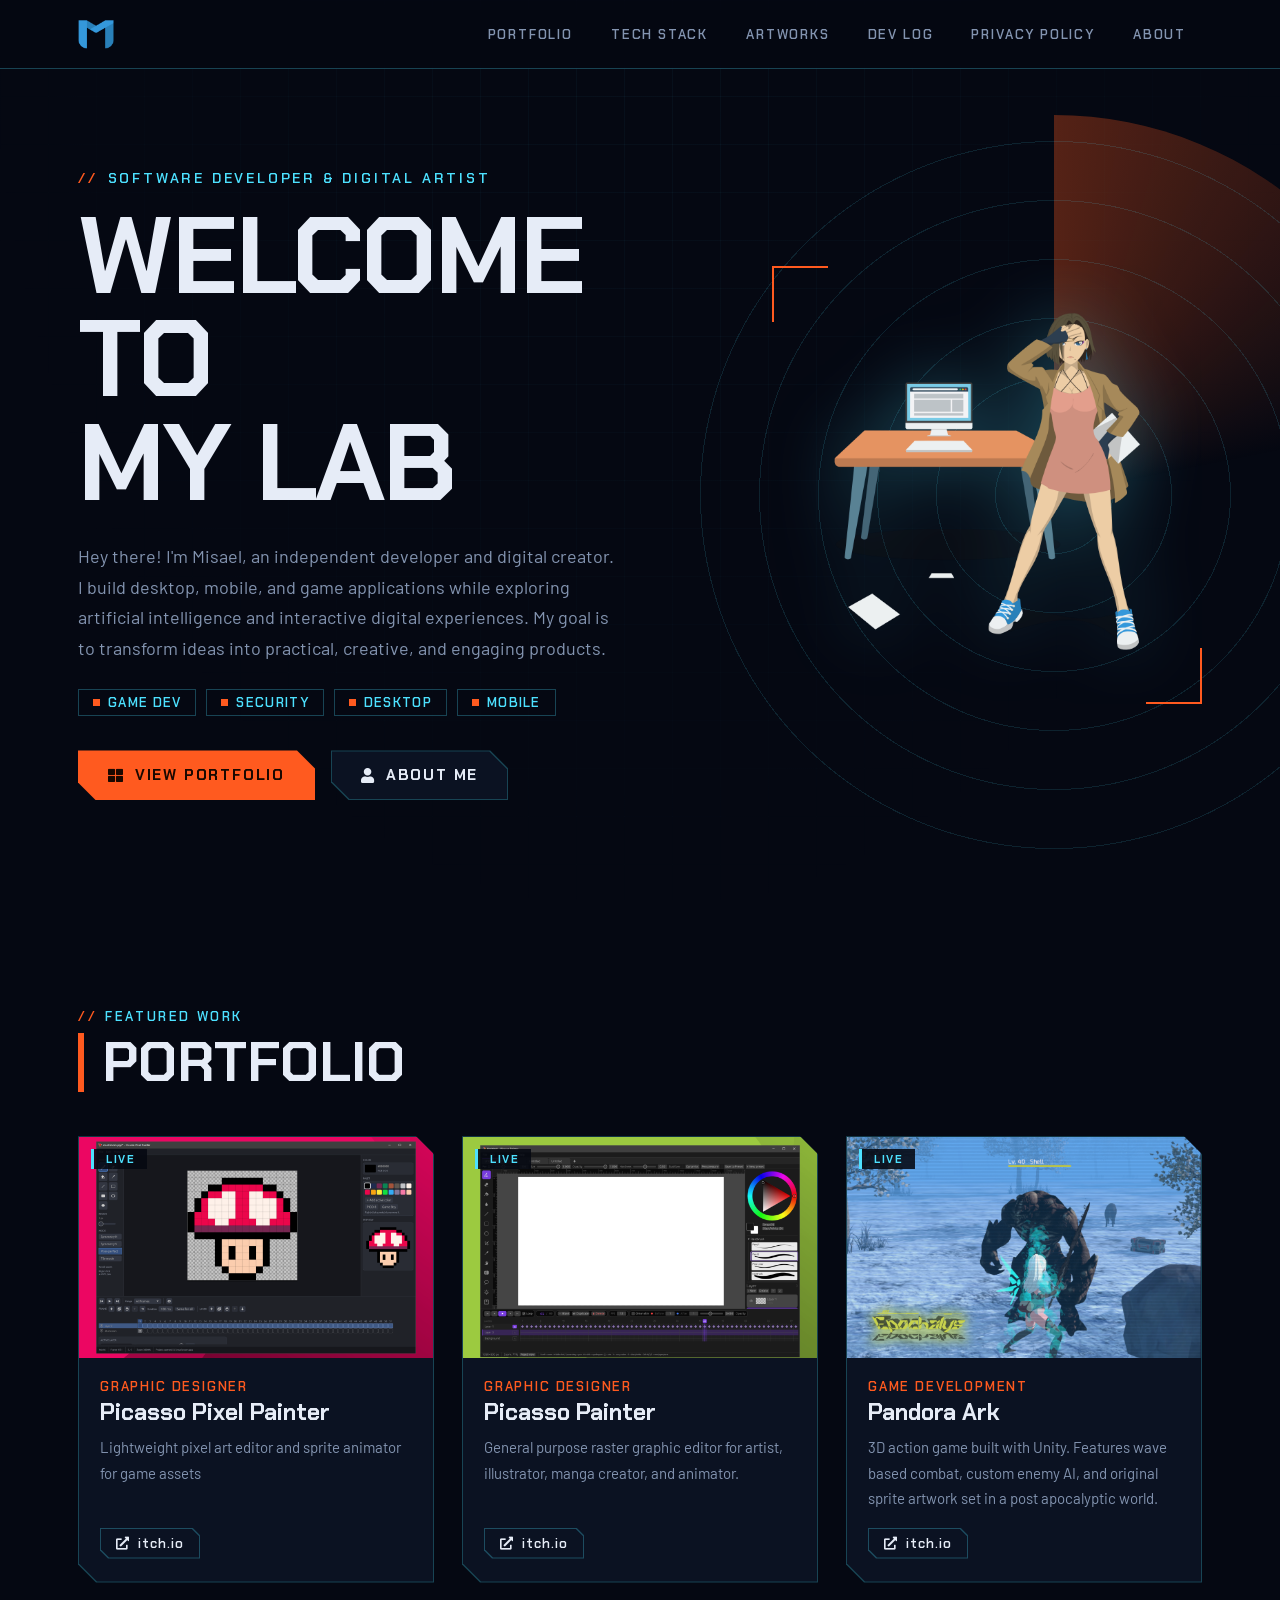
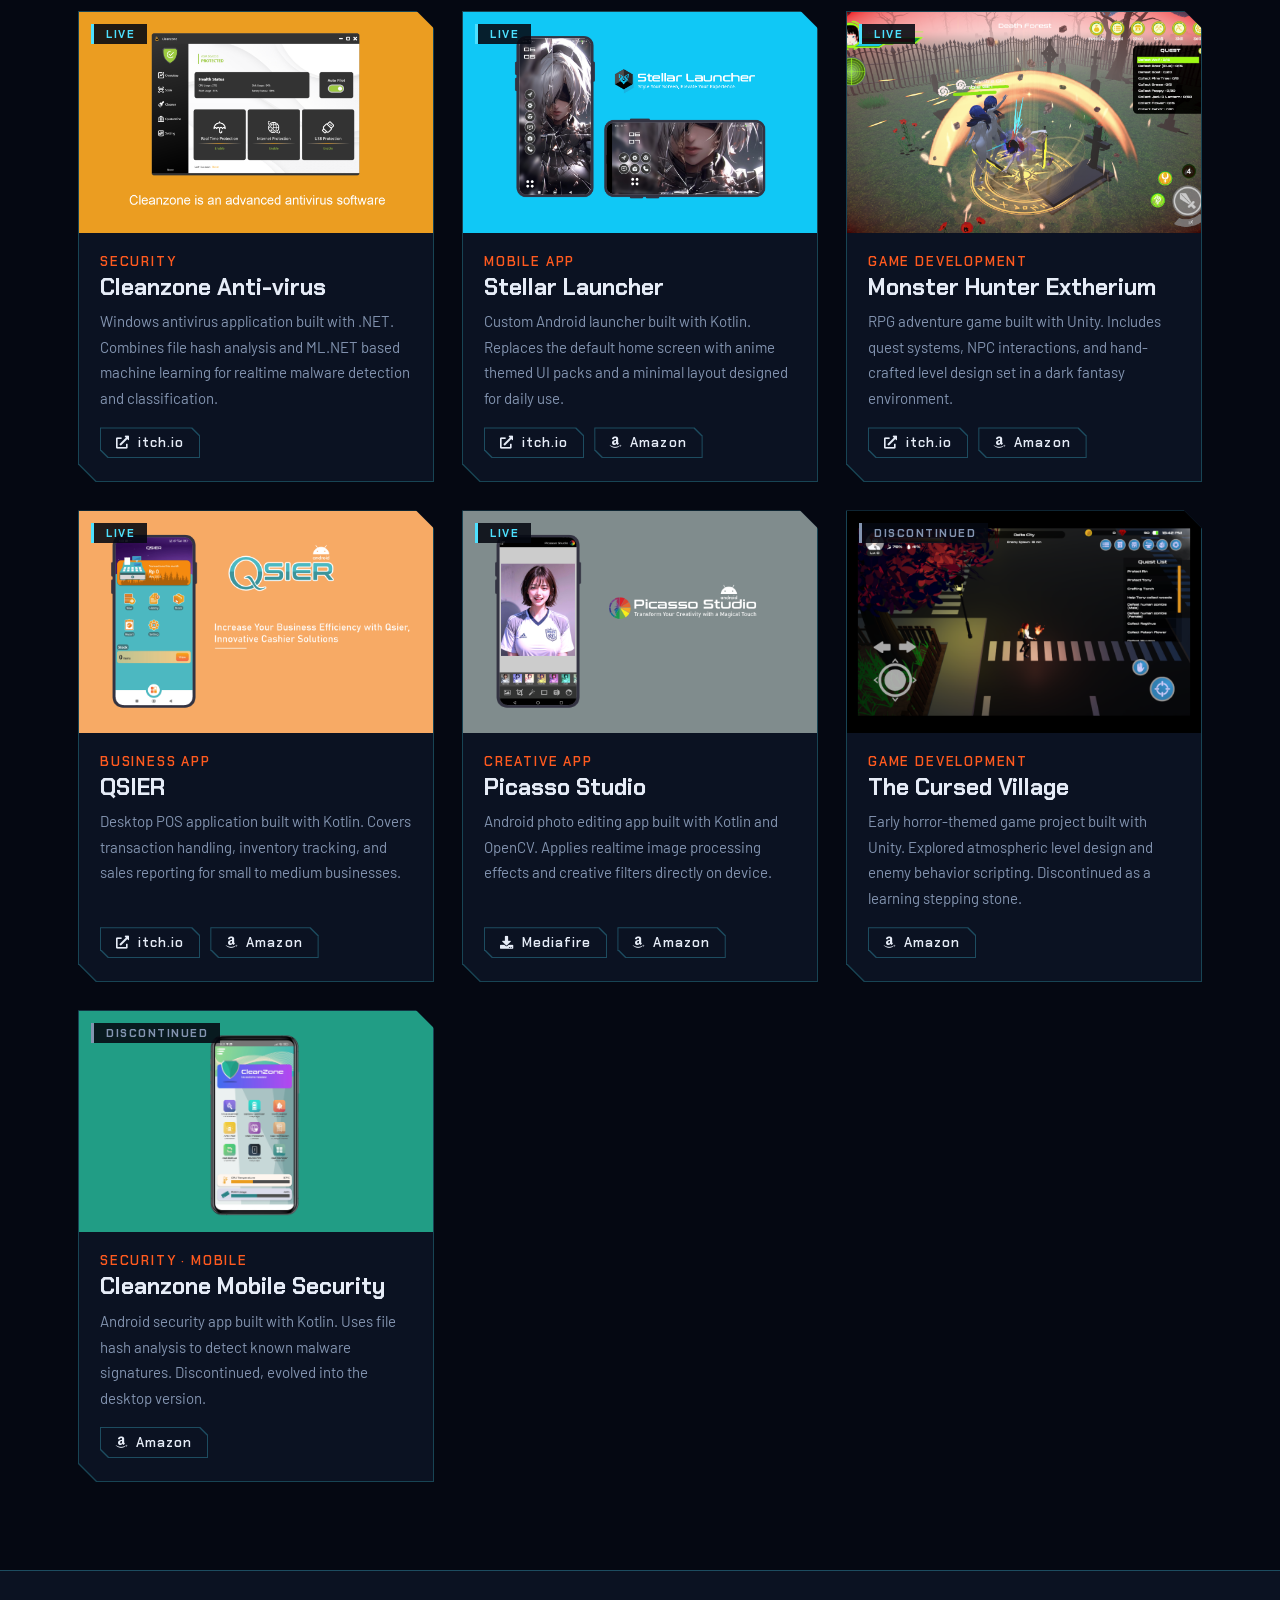
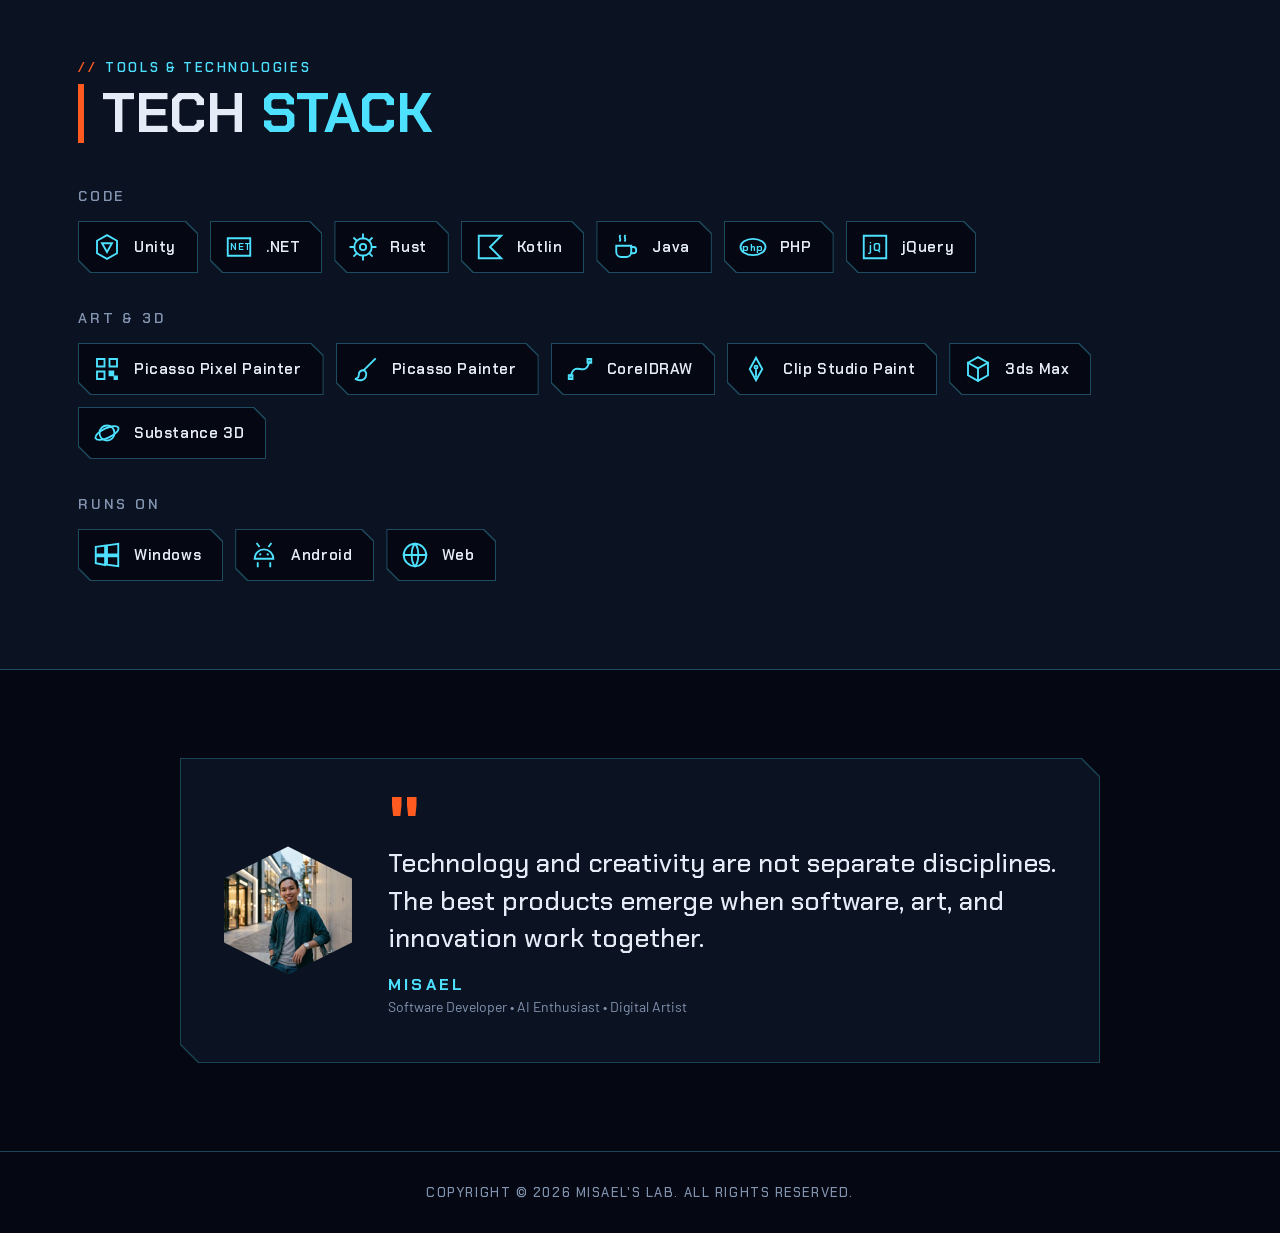
==== commit 5b0c7fb5: "update" ====
--- a/index.html
+++ b/index.html
@@ -22,6 +22,7 @@
 </head>
 
 <body>
+    <svg width="0" height="0" style="position:absolute" aria-hidden="true"><defs><symbol id="i-unity" viewBox="0 0 24 24"><path d="M12 2.5l8 4.5v10l-8 4.5-8-4.5V7z"/><path d="M8 9h8l-4 7z"/></symbol><symbol id="i-dotnet" viewBox="0 0 24 24"><path d="M3 5h18v14H3z"/><text x="12" y="14.7" text-anchor="middle" font-size="7.5" font-weight="700" stroke="none" fill="currentColor" font-family="Chakra Petch,sans-serif">.NET</text></symbol><symbol id="i-rust" viewBox="0 0 24 24"><circle cx="12" cy="12" r="7"/><circle cx="12" cy="12" r="2.5"/><path d="M12 2v3M12 19v3M2 12h3M19 12h3M4.9 4.9L7 7M17 17l2.1 2.1M19.1 4.9L17 7M7 17l-2.1 2.1"/></symbol><symbol id="i-kotlin" viewBox="0 0 24 24"><path d="M3 3h18l-9 9 9 9H3z"/></symbol><symbol id="i-java" viewBox="0 0 24 24"><path d="M5 11h12v5a4 4 0 01-4 4H9a4 4 0 01-4-4z"/><path d="M17 12h1.5a2.5 2.5 0 010 5H17M8 3c-1 1.5 1 2.5 0 4M12 3c-1 1.5 1 2.5 0 4"/></symbol><symbol id="i-php" viewBox="0 0 24 24"><ellipse cx="12" cy="12" rx="10" ry="6.5"/><text x="12" y="14.9" text-anchor="middle" font-size="8" font-weight="700" stroke="none" fill="currentColor" font-family="Chakra Petch,sans-serif">php</text></symbol><symbol id="i-jquery" viewBox="0 0 24 24"><path d="M3 3h18v18H3z"/><text x="12" y="15.2" text-anchor="middle" font-size="9" font-weight="700" stroke="none" fill="currentColor" font-family="Chakra Petch,sans-serif">jQ</text></symbol><symbol id="i-windows" viewBox="0 0 24 24"><path d="M3 5.5l7.5-1v7H3zM12 4.3L21 3v8.5h-9zM3 13h7.5v7L3 18.5zM12 13h9v8l-9-1.3z"/></symbol><symbol id="i-android" viewBox="0 0 24 24"><path d="M4.5 15a7.5 7.5 0 0115 0zM8 5L6.5 3M16 5l1.5-2M7 18.5V21M17 18.5V21"/><circle cx="9" cy="11.5" r=".9" fill="currentColor" stroke="none"/><circle cx="15" cy="11.5" r=".9" fill="currentColor" stroke="none"/></symbol><symbol id="i-web" viewBox="0 0 24 24"><circle cx="12" cy="12" r="9"/><path d="M3 12h18M12 3c3.5 3.5 3.5 14.500 0 18M12 3c-3.500 3.500-3.500 14.500 0 18"/></symbol><symbol id="i-ppp" viewBox="0 0 24 24"><path d="M4 4h6v6H4zM14 4h6v6h-6zM4 14h6v6H4z"/><path d="M14 14h3v3h-3zM18 18h2v2h-2z" fill="currentColor"/></symbol><symbol id="i-pp" viewBox="0 0 24 24"><path d="M20 4l-9 9"/><path d="M11 13c-3 0-4 2-4 4 0 2-2 3-3 3 4 2 9 1 9-4 0-1-1-3-2-3z"/></symbol><symbol id="i-corel" viewBox="0 0 24 24"><path d="M4.5 18C8 4 16 20 19.5 6"/><path d="M3 17h3v3H3zM18 4h3v3h-3z"/></symbol><symbol id="i-csp" viewBox="0 0 24 24"><path d="M12 3l5 9-5 9-5-9z"/><path d="M12 13v5"/><circle cx="12" cy="10.500" r="1.200"/></symbol><symbol id="i-max" viewBox="0 0 24 24"><path d="M12 2.5l8 4.5v10l-8 4.5-8-4.5V7z"/><path d="M4 7l8 4.500L20 7M12 11.500v10"/></symbol><symbol id="i-substance" viewBox="0 0 24 24"><circle cx="12" cy="12" r="6"/><ellipse cx="12" cy="12" rx="10" ry="3.800" transform="rotate(-25 12 12)"/></symbol></defs></svg>
 
     <!-- ===== NAVBAR ===== -->
     <header id="headerNav">
@@ -36,8 +37,8 @@
                 <div id="navicon" onclick="toggleMenu()"></div>
                 <ul class="nav-links" id="navLinks">
 
-                    <li onclick="scrollToSection('portfolio')"><a href="#portfolio">PORTFOLIO</a></li>
-                    <li onclick="scrollToSection('techstack')"><a href="#techstack">TECH STACK</a></li>
+                    <li onclick="scrollToSection('portfolio')"><a href="#portfolio">Portfolio</a></li>
+                    <li onclick="scrollToSection('techstack')"><a href="#techstack">Tech stack</a></li>
                     <li><a href="artworks.html">ARTWORKS</a></li>
                     <li><a href="devlog.html">DEV LOG</a></li>
                     <li><a href="privacy.html">PRIVACY POLICY</a></li>
@@ -53,37 +54,28 @@
         <div class="container">
             <div class="hero-content">
                 <div class="hero-left">
-                    <div class="hero-eyebrow fade-up fade-up-1">Software Developer & Digital Artist</div>
-                    <h1 class="hero-title fade-up fade-up-2">
-                        Welcome to<br>
-                        <span class="glitch" data-text="My Lab">My Lab</span>
-                    </h1>
-                    <p class="hero-subtitle fade-up fade-up-3">
+                    <div class="hero-eyebrow">Software developer & digital artist</div>
+                    <h1 class="hero-title">Welcome to<br><span class="glitch">My Lab</span></h1>
+                    <p class="hero-subtitle">
                         Hey there! I'm Misael, an independent developer and digital creator. I build desktop, mobile,
-                        and
-                        game applications while exploring artificial intelligence and interactive digital experiences.
-                        My
-                        goal is to transform ideas into practical, creative, and engaging products
-                    <div class="hero-badges fade-up fade-up-3">
+                        and game applications while exploring artificial intelligence and interactive digital
+                        experiences. My goal is to transform ideas into practical, creative, and engaging products.
+                    </p>
+                    <div class="hero-badges">
                         <span class="badge"><span class="dot"></span>Game Dev</span>
                         <span class="badge"><span class="dot"></span>Security</span>
                         <span class="badge"><span class="dot"></span>Desktop</span>
                         <span class="badge"><span class="dot"></span>Mobile</span>
                     </div>
-                    <div class="hero-cta fade-up fade-up-4">
-                        <button class="btn-primary" onclick="scrollToSection('portfolio')">
-                            <i class="fas fa-th-large"></i> View Portfolio
-                        </button>
-                        <a class="btn-secondary" href="about.html">
-                            <i class="fas fa-user"></i> About Me
-                        </a>
+                    <div class="hero-cta">
+                        <button class="btn-primary" onclick="scrollToSection('portfolio')"><i class="fas fa-th-large"></i> View portfolio</button>
+                        <a class="btn-secondary" href="about.html"><i class="fas fa-user"></i> About me</a>
                     </div>
                 </div>
                 <div class="hero-right">
-                    <div class="hero-mascot-wrapper">
-                        <div class="hero-ring"></div>
-                        <div class="hero-ring-2"></div>
+                    <div class="hero-canvas">
                         <img alt="Misael's mascot" onerror="this.style.opacity='0'" src="img/mascot.png">
+                        
                     </div>
                 </div>
             </div>
@@ -94,8 +86,8 @@
     <section class="portfolio-section" id="portfolio">
         <div class="container">
             <div class="section-header">
-                <div class="section-eyebrow">Featured Work</div>
-                <h2 class="section-title">PORTFOLIO</h2>
+                <div class="section-eyebrow">Featured work</div>
+                <h2 class="section-title">Portfolio</h2>
             </div>
 
             <div class="portfolio-grid">
@@ -339,40 +331,17 @@
     <section class="techstack-section" id="techstack">
         <div class="container">
             <div class="section-header">
-                <div class="section-eyebrow">Tools & Technologies</div>
-                <h2 class="section-title">TECH <span>STACK</span></h2>
+                <div class="section-eyebrow">Tools & technologies</div>
+                <h2 class="section-title">Tech <span>stack</span></h2>
             </div>
 
-            <div class="tech-group-label">Core Technologies</div>
-            <div class="tech-logos">
-                <div class="tech-chip"><img alt="Unity" src="img/unity.svg"><span>Unity</span></div>
-                <div class="tech-chip"><img alt=".NET" src="img/dotnet.svg"><span>.NET</span></div>
-                <div class="tech-chip"><img alt=".NET" src="img/rust.svg"><span>Rust</span></div>
-                <div class="tech-chip"><img alt="Kotlin" src="img/kotlin.svg"><span>Kotlin</span></div>
-                <div class="tech-chip"><img alt="Java" src="img/java.svg"><span>Java</span></div>
-                <div class="tech-chip"><img alt="PHP" src="img/php.svg"><span>PHP</span></div>
-                <div class="tech-chip"><img alt="jQuery" src="img/jquery.svg"><span>jQuery</span></div>
-            </div>
-
-            <div class="tech-group-label">Creative & Design Tools</div>
-            <div class="tech-logos">
-                <div class="tech-chip"><img alt="Picasso Pixel Painter" src="img/ppp.png"><span>Picasso Pixel Painter</span></div>
-                <div class="tech-chip"><img alt="Picasso Painter" src="img/pp.png"><span>Picasso Painter</span></div>
-                <div class="tech-chip"><img alt="CorelDRAW" src="img/coreldraw.png"><span>CorelDRAW</span></div>
-                <div class="tech-chip"><img alt="Clip Studio Paint" src="img/csp.png"><span>Clip Studio Paint</span>
-                </div>
-                <div class="tech-chip"><img alt="3ds Max" src="img/3dmax.png"><span>3ds Max</span></div>
-                <div class="tech-chip"><img alt="Adobe Substance" src="img/Substance.svg"><span>Substance 3D</span>
-                </div>
-            </div>
-
-            <div class="tech-group-label">Platform Output</div>
-            <div class="tech-logos platform-chips">
-                <div class="tech-chip"><img alt="Windows" src="img/windows.svg"><span>Windows</span></div>
-                <div class="tech-chip"><img alt="Android" src="img/android.svg"><span>Android</span></div>
-                <div class="tech-chip"><img alt="Web" src="img/web.svg"><span>Web</span></div>
-            </div>
-        </div>
+            <div class="tech-group-label">Code</div>
+<div class="tech-logos"><div class="tech-chip"><svg class="ico" aria-hidden="true"><use href="#i-unity"/></svg><span>Unity</span></div><div class="tech-chip"><svg class="ico" aria-hidden="true"><use href="#i-dotnet"/></svg><span>.NET</span></div><div class="tech-chip"><svg class="ico" aria-hidden="true"><use href="#i-rust"/></svg><span>Rust</span></div><div class="tech-chip"><svg class="ico" aria-hidden="true"><use href="#i-kotlin"/></svg><span>Kotlin</span></div><div class="tech-chip"><svg class="ico" aria-hidden="true"><use href="#i-java"/></svg><span>Java</span></div><div class="tech-chip"><svg class="ico" aria-hidden="true"><use href="#i-php"/></svg><span>PHP</span></div><div class="tech-chip"><svg class="ico" aria-hidden="true"><use href="#i-jquery"/></svg><span>jQuery</span></div></div>
+<div class="tech-group-label">Art & 3D</div>
+<div class="tech-logos"><div class="tech-chip"><svg class="ico" aria-hidden="true"><use href="#i-ppp"/></svg><span>Picasso Pixel Painter</span></div><div class="tech-chip"><svg class="ico" aria-hidden="true"><use href="#i-pp"/></svg><span>Picasso Painter</span></div><div class="tech-chip"><svg class="ico" aria-hidden="true"><use href="#i-corel"/></svg><span>CorelDRAW</span></div><div class="tech-chip"><svg class="ico" aria-hidden="true"><use href="#i-csp"/></svg><span>Clip Studio Paint</span></div><div class="tech-chip"><svg class="ico" aria-hidden="true"><use href="#i-max"/></svg><span>3ds Max</span></div><div class="tech-chip"><svg class="ico" aria-hidden="true"><use href="#i-substance"/></svg><span>Substance 3D</span></div></div>
+<div class="tech-group-label">Runs on</div>
+<div class="tech-logos"><div class="tech-chip"><svg class="ico" aria-hidden="true"><use href="#i-windows"/></svg><span>Windows</span></div><div class="tech-chip"><svg class="ico" aria-hidden="true"><use href="#i-android"/></svg><span>Android</span></div><div class="tech-chip"><svg class="ico" aria-hidden="true"><use href="#i-web"/></svg><span>Web</span></div></div>
+</div>
     </section>
 
     <section class="quote-section">
@@ -427,8 +396,8 @@
         window.addEventListener('scroll', () => {
             const nav = document.getElementById('headerNav');
             nav.style.background = window.scrollY > 60
-                ? 'rgba(10, 10, 15, 0.95)'
-                : 'rgba(10, 10, 15, 0.75)';
+                ? '#f3f3ff'
+                : '#f3f3ff';
         });
 
         // Fade-in on scroll for cards
--- a/css/style.css
+++ b/css/style.css
@@ -1,1627 +1,148 @@
-/* ===== MISAEL'S LAB — FUTURISTIC GAMING REDESIGN ===== */
+/* MISAEL'S LAB — "Ion Drive": cockpit HUD, cut-corner panels, plasma orange + cold cyan */
+@import url('https://fonts.googleapis.com/css2?family=Chakra+Petch:wght@500;600;700&family=Barlow:wght@400;500;600&display=swap');
+:root{--bg:#050812;--panel:#0b1222;--panel2:#101a30;--orange:#ff5a1f;--cyan:#4de1ff;--text:#e6ecf7;--muted:#8394b0;--edge:rgba(77,225,255,.28);
+--fd:'Chakra Petch',sans-serif;--fb:'Barlow',sans-serif;--ease:.3s cubic-bezier(.2,.7,.2,1);
+--cut:polygon(0 0,calc(100% - 18px) 0,100% 18px,100% 100%,18px 100%,0 calc(100% - 18px))}
+*,*::before,*::after{box-sizing:border-box;margin:0;padding:0}
+html{scroll-behavior:smooth}
+body{background:var(--bg);color:var(--text);font:17px/1.7 var(--fb);overflow-x:hidden}
+body::before{content:'';position:fixed;inset:0;z-index:0;pointer-events:none;background:linear-gradient(rgba(77,225,255,.045) 1px,transparent 1px) 0 0/48px 48px,linear-gradient(90deg,rgba(77,225,255,.045) 1px,transparent 1px) 0 0/48px 48px;-webkit-mask-image:radial-gradient(ellipse at 50% 0,#000,transparent 75%);mask-image:radial-gradient(ellipse at 50% 0,#000,transparent 75%)}
+header,section,footer,.lightbox,.devlog-lightbox{position:relative;z-index:1}
+a{color:var(--cyan);text-decoration:none}
+:focus-visible{outline:2px solid var(--orange);outline-offset:3px}
+.container{max-width:1180px;margin:0 auto;padding:0 28px;position:relative}
+/* cut-corner panels: border drawn by element bg, fill by ::before */
+.portfolio-card,.devlog-entry,.content-block,.tech-chip,.quote-card,.btn-secondary,.card-link,.contact-card{position:relative;isolation:isolate;background:var(--edge);clip-path:var(--cut);transition:background var(--ease),transform var(--ease)}
+.portfolio-card::before,.devlog-entry::before,.content-block::before,.tech-chip::before,.quote-card::before,.btn-secondary::before,.card-link::before,.contact-card::before{content:'';position:absolute;inset:1px;z-index:-1;background:var(--panel);clip-path:var(--cut)}
+.portfolio-card:hover,.tech-chip:hover,.card-link:hover,.contact-card:hover,.btn-secondary:hover{background:var(--orange)}
+/* nav */
+header{position:sticky;top:0;z-index:1000}
+#headerNav{background:rgba(5,8,18,.85)!important;backdrop-filter:blur(12px);border-bottom:1px solid var(--edge)}
+nav{display:flex;align-items:center;justify-content:space-between;height:68px}
+.logo img{height:36px;display:block}.logo-text{font:700 20px var(--fd);letter-spacing:.1em}
+.nav-links{display:flex;gap:6px;list-style:none}
+.nav-links li a{display:block;padding:8px 16px;color:var(--muted);font:600 13px var(--fd);letter-spacing:.14em;text-transform:uppercase;transition:var(--ease);clip-path:polygon(0 0,calc(100% - 8px) 0,100% 8px,100% 100%,8px 100%,0 calc(100% - 8px))}
+.nav-links li a:hover{color:var(--text);background:var(--panel2)}
+.nav-links li a.active{color:#1a0800;background:var(--orange)}
+#navicon{display:none;cursor:pointer;font-size:22px;padding:8px;color:var(--cyan)}#navicon::before{content:'☰'}
+/* hero */
+.hero{padding:100px 0 120px;overflow:hidden}
+.hero-bg{position:absolute;right:-12%;top:50%;width:760px;height:760px;transform:translateY(-50%);border-radius:50%;background:repeating-radial-gradient(circle,transparent 0 58px,rgba(77,225,255,.12) 58px 59px),conic-gradient(from 0deg,rgba(255,90,31,.32),transparent 22%);animation:sweep 14s linear infinite}
+@keyframes sweep{to{transform:translateY(-50%) rotate(360deg)}}
+.hero-content{display:grid;grid-template-columns:1.2fr .8fr;gap:48px;align-items:center}
+.hero-eyebrow{color:var(--cyan);font:600 14px var(--fd);letter-spacing:.2em;text-transform:uppercase;margin-bottom:18px}
+.hero-eyebrow::before{content:'//';color:var(--orange);margin-right:10px}
+.hero-title{font:700 clamp(48px,8.5vw,110px)/.95 var(--fd);letter-spacing:-.02em;text-transform:uppercase;margin-bottom:26px}
+.hero-subtitle{max-width:540px;color:var(--muted);font-size:18px;margin-bottom:26px}
+.hero-badges{display:flex;flex-wrap:wrap;gap:10px;margin-bottom:34px}
+.badge{display:flex;align-items:center;gap:8px;padding:4px 14px;border:1px solid var(--edge);font:600 13px var(--fd);letter-spacing:.1em;text-transform:uppercase;color:var(--cyan)}
+.badge .dot{width:7px;height:7px;background:var(--orange);animation:blink 1.6s ease-in-out infinite}
+@keyframes blink{50%{opacity:.25}}
+.hero-cta{display:flex;gap:16px;flex-wrap:wrap}
+.btn-primary,.btn-secondary{font:700 15px var(--fd);letter-spacing:.12em;text-transform:uppercase;padding:15px 30px;cursor:pointer;display:inline-flex;gap:10px;align-items:center;border:0}
+.btn-primary{background:var(--orange);color:#1a0800;clip-path:var(--cut);transition:var(--ease)}
+.btn-primary:hover{background:var(--text);transform:translateY(-2px)}
+.btn-secondary{color:var(--text)}.btn-secondary:hover{color:#1a0800}
+.hero-canvas,.hero-mascot-wrapper{position:relative;aspect-ratio:1;padding:9%}
+.hero-canvas::before,.hero-canvas::after{content:'';position:absolute;width:56px;height:56px;border:2px solid var(--orange)}
+.hero-canvas::before{top:0;left:0;border-right:0;border-bottom:0}.hero-canvas::after{bottom:0;right:0;border-left:0;border-top:0}
+.hero-canvas img,.hero-mascot-wrapper img{width:100%;height:100%;object-fit:contain;filter:drop-shadow(0 0 36px rgba(77,225,255,.3))}
+.canvas-tag{display:none}
+/* one orchestrated boot-up on load */
+.hero-left>*,.hero-right{animation:boot .7s cubic-bezier(.2,.7,.2,1) both}
+.hero-left>:nth-child(2){animation-delay:.1s}.hero-left>:nth-child(3){animation-delay:.2s}.hero-left>:nth-child(4){animation-delay:.3s}.hero-left>:nth-child(5){animation-delay:.4s}.hero-right{animation-delay:.3s}
+@keyframes boot{from{opacity:0;clip-path:inset(0 100% 0 0)}to{opacity:1;clip-path:inset(0)}}
+/* sections */
+.portfolio-section,.techstack-section,.quote-section,.content-section{padding:88px 0}
+.techstack-section{background:var(--panel);border-block:1px solid var(--edge)}
+.section-header{margin-bottom:44px}
+.section-eyebrow{color:var(--cyan);font:600 13px var(--fd);letter-spacing:.2em;text-transform:uppercase}
+.section-eyebrow::before{content:'//';color:var(--orange);margin-right:8px}
+.section-title{font:700 clamp(34px,5vw,56px)/1.05 var(--fd);text-transform:uppercase;border-left:6px solid var(--orange);padding-left:18px;margin-top:8px}
+.section-title span{color:var(--cyan)}
+/* portfolio */
+.portfolio-grid,.artwork-grid{display:grid;grid-template-columns:repeat(auto-fill,minmax(320px,1fr));gap:28px}
+.portfolio-card{display:flex;flex-direction:column}
+.card-thumb{position:relative;aspect-ratio:16/10;margin:1px 1px 0;overflow:hidden;background:var(--panel2)}
+.card-thumb img{width:100%;height:100%;object-fit:cover;display:block;transition:transform .6s cubic-bezier(.2,.7,.2,1),filter .3s;filter:saturate(.9)}
+.portfolio-card:hover .card-thumb img{transform:scale(1.06);filter:saturate(1.15)}
+.card-status{position:absolute;top:12px;left:12px;font:700 11px var(--fd);letter-spacing:.14em;padding:3px 12px;background:rgba(5,8,18,.88)}
+.status-live{color:var(--cyan);border-left:3px solid var(--cyan)}.status-discontinued{color:var(--muted);border-left:3px solid var(--muted)}
+.card-body{padding:20px 22px 24px;display:flex;flex-direction:column;flex:1}
+.card-category{color:var(--orange);font:600 13px var(--fd);letter-spacing:.14em;text-transform:uppercase}
+.card-title{font:700 23px/1.2 var(--fd);margin:4px 0 8px}
+.card-desc{color:var(--muted);font-size:15px;flex:1}
+.card-links{display:flex;gap:10px;flex-wrap:wrap;margin-top:16px}
+.card-link,.contact-card{display:inline-flex;align-items:center;gap:8px;padding:7px 16px;font:600 13px var(--fd);letter-spacing:.08em;color:var(--text);clip-path:polygon(0 0,calc(100% - 8px) 0,100% 8px,100% 100%,8px 100%,0 calc(100% - 8px))}
+.card-link::before,.contact-card::before{clip-path:polygon(0 0,calc(100% - 8px) 0,100% 8px,100% 100%,8px 100%,0 calc(100% - 8px))}
+.card-link:hover,.contact-card:hover{color:#1a0800}
+/* tech */
+.tech-group-label{color:var(--muted);font:600 14px var(--fd);letter-spacing:.2em;text-transform:uppercase;margin:36px 0 16px}
+.tech-logos{display:flex;flex-wrap:wrap;gap:12px}
+.tech-chip{display:flex;align-items:center;gap:12px;padding:11px 22px 11px 14px;font:600 15px var(--fd);letter-spacing:.04em;clip-path:polygon(0 0,calc(100% - 12px) 0,100% 12px,100% 100%,12px 100%,0 calc(100% - 12px))}
+.tech-chip::before{clip-path:polygon(0 0,calc(100% - 12px) 0,100% 12px,100% 100%,12px 100%,0 calc(100% - 12px));background:var(--bg)}
+.tech-chip i{font-size:30px;line-height:1;color:var(--cyan);transition:var(--ease)}
+.tech-chip:hover i{color:var(--orange)}.tech-chip:hover{color:var(--text)}
+.tech-chip:hover::before{background:var(--panel2)}.tech-chip:hover{background:var(--orange)}
+/* quote */
+.quote-card{display:flex;gap:36px;align-items:center;padding:44px;max-width:920px;margin:0 auto}
+.quote-avatar img{width:128px;height:128px;object-fit:cover;display:block;clip-path:polygon(50% 0,100% 25%,100% 75%,50% 100%,0 75%,0 25%)}
+.quote-mark{font:700 72px/.6 var(--fd);color:var(--orange);display:block}
+.quote-text{font:500 clamp(19px,2.3vw,26px)/1.45 var(--fd)}
+.quote-author{font:700 16px var(--fd);letter-spacing:.2em;margin-top:16px;color:var(--cyan)}.quote-role{color:var(--muted);font-size:14px}
+/* inner pages */
+.inner-hero{padding:84px 0 56px;border-bottom:1px solid var(--edge);position:relative;overflow:hidden}
+.inner-hero-title{font:700 clamp(42px,7vw,88px)/1 var(--fd);text-transform:uppercase}
+.inner-hero-title::before{content:'//';color:var(--orange);margin-right:14px}
+.inner-hero-desc{color:var(--muted);font-size:18px;margin-top:14px;max-width:560px}
+.content-section{padding-top:56px}
+.content-block{padding:34px 40px;max-width:880px}
+.content-block h2{font:700 26px var(--fd);text-transform:uppercase;margin-bottom:14px;color:var(--cyan)}
+.content-block p,.content-block li{color:var(--muted);margin-bottom:12px}
+.content-block ul,.content-block ol{padding-left:22px}.content-block strong{color:var(--text)}
+.contact-links{display:flex;gap:12px;flex-wrap:wrap;margin-top:18px}
+/* artworks */
+.artwork-card{position:relative;overflow:hidden;cursor:zoom-in;background:var(--panel2);clip-path:var(--cut)}
+.artwork-card img{width:100%;aspect-ratio:1;object-fit:cover;display:block;transition:transform .6s cubic-bezier(.2,.7,.2,1)}
+.artwork-card:hover img{transform:scale(1.06)}
+.artwork-overlay{position:absolute;inset:auto 0 0;padding:44px 18px 16px;background:linear-gradient(transparent,rgba(5,8,18,.95));opacity:0;transition:var(--ease);border-bottom:3px solid var(--orange)}
+.artwork-card:hover .artwork-overlay{opacity:1}
+.artwork-overlay h3{font:700 17px var(--fd)}.artwork-overlay span{color:var(--cyan);font-size:13px}
+.lightbox,.devlog-lightbox{position:fixed;inset:0;background:rgba(3,5,10,.96);display:none;justify-content:center;align-items:center;z-index:9999;padding:20px;cursor:zoom-out}
+.lightbox img,.devlog-lightbox img{max-width:92vw;max-height:90vh;border:1px solid var(--edge)}
+/* devlog */
+.devlog-grid{display:grid;gap:32px}
+.devlog-entry{display:grid;grid-template-columns:1fr 1.3fr}
+.devlog-entry:nth-child(even){grid-template-columns:1.3fr 1fr}
+.devlog-entry:nth-child(even) .devlog-info{order:2}
+.devlog-info{padding:34px}
+.devlog-index{color:var(--orange);font:600 13px var(--fd);letter-spacing:.2em;text-transform:uppercase}
+.devlog-title{font:700 30px/1.1 var(--fd);text-transform:uppercase;margin:4px 0 14px}
+.devlog-status{display:inline-flex;align-items:center;gap:8px;font:600 12px var(--fd);letter-spacing:.14em;text-transform:uppercase;padding:2px 12px;margin-bottom:16px;border:1px solid currentColor}
+.devlog-status::before{content:'';width:7px;height:7px;background:currentColor}
+.status-planning{color:var(--muted)}.status-in-development{color:var(--orange)}.status-testing{color:var(--cyan)}
+.status-nearly-done{color:#ffc34d}.status-public{color:#4dffb0}.status-discontinued-dev{color:#6b7488}
+.devlog-desc{color:var(--muted)}
+.devlog-screenshots{position:relative;min-height:290px;background:var(--bg);overflow:hidden;cursor:pointer;margin:1px}
+.devlog-screenshots img{position:absolute;inset:0;width:100%;height:100%;object-fit:cover}
+.devlog-screenshots-count{position:absolute;right:14px;bottom:14px;background:rgba(5,8,18,.88);padding:1px 12px;font:600 13px var(--fd);color:var(--cyan)}
+.carousel-btn{position:absolute;top:50%;transform:translateY(-50%);width:42px;height:42px;border:1px solid var(--edge);background:rgba(5,8,18,.85);color:var(--cyan);cursor:pointer;z-index:5}
+.carousel-btn:hover{background:var(--orange);color:#1a0800}
+.carousel-prev{left:14px}.carousel-next{right:14px}
+.carousel-dots{position:absolute;bottom:16px;left:50%;transform:translateX(-50%);display:flex;gap:6px;z-index:5}
+.carousel-dot{width:18px;height:4px;background:rgba(230,236,247,.35);cursor:pointer}
+.carousel-dot.active{background:var(--orange)}
+.devlog-empty{text-align:center;padding:64px;border:1px dashed var(--edge);color:var(--muted)}
+footer{border-top:1px solid var(--edge);text-align:center;padding:32px 24px;color:var(--muted);font:500 13px var(--fd);letter-spacing:.12em;text-transform:uppercase}
+@media (max-width:860px){
+.hero{padding:56px 0 72px}.hero-content{grid-template-columns:1fr}.hero-canvas,.hero-mascot-wrapper{max-width:320px}.hero-bg{width:520px;height:520px;right:-40%}
+#navicon{display:block}
+.nav-links{display:none;flex-direction:column;position:absolute;top:68px;left:0;right:0;background:var(--bg);border-bottom:1px solid var(--edge);padding:14px 28px}
+.nav-links.open{display:flex}
+.quote-card{flex-direction:column;text-align:center;padding:30px 22px}
+.devlog-entry,.devlog-entry:nth-child(even){grid-template-columns:1fr}
+.devlog-entry:nth-child(even) .devlog-info{order:2}.devlog-info,.content-block{padding:26px}}
+@media (prefers-reduced-motion:reduce){*{animation:none!important;transition:none!important;scroll-behavior:auto!important}}
 
-@import url('https://fonts.googleapis.com/css2?family=Orbitron:wght@400;600;700;900&family=Inter:wght@300;400;500;600&display=swap');
-
-/* ===== CSS VARIABLES ===== */
-:root {
-    --bg-deep: #0a0a0f;
-    --bg-surface: #12121e;
-    --bg-card: #16162a;
-    --accent-blue: #00c8ff;
-    --accent-purple: #7c3aed;
-    --accent-glow: rgba(0, 200, 255, 0.15);
-    --text-primary: #e2e8f0;
-    --text-muted: #7a8a9a;
-    --text-dim: #4a5568;
-    --border: rgba(0, 200, 255, 0.12);
-    --border-hover: rgba(0, 200, 255, 0.5);
-    --font-display: 'Orbitron', sans-serif;
-    --font-body: 'Inter', sans-serif;
-    --transition: 0.3s cubic-bezier(0.4, 0, 0.2, 1);
-}
-
-/* ===== RESET & BASE ===== */
-*,
-*::before,
-*::after {
-    box-sizing: border-box;
-    margin: 0;
-    padding: 0;
-}
-
-html {
-    scroll-behavior: smooth;
-}
-
-body {
-    background-color: var(--bg-deep);
-    color: var(--text-primary);
-    font-family: var(--font-body);
-    font-size: 15px;
-    line-height: 1.7;
-    overflow-x: hidden;
-}
-
-/* Grid background overlay */
-body::before {
-    content: '';
-    position: fixed;
-    inset: 0;
-    background-image: linear-gradient(rgba(0, 200, 255, 0.03) 1px, transparent 1px),
-        linear-gradient(90deg, rgba(0, 200, 255, 0.03) 1px, transparent 1px);
-    background-size: 60px 60px;
-    pointer-events: none;
-    z-index: 0;
-}
-
-a {
-    color: var(--accent-blue);
-    text-decoration: none;
-    transition: var(--transition);
-}
-
-a:hover {
-    color: #fff;
-}
-
-h1,
-h2,
-h3 {
-    font-family: var(--font-display);
-}
-
-/* ===== SCROLLBAR ===== */
-::-webkit-scrollbar {
-    width: 5px;
-}
-
-::-webkit-scrollbar-track {
-    background: var(--bg-deep);
-}
-
-::-webkit-scrollbar-thumb {
-    background: var(--accent-purple);
-    border-radius: 4px;
-}
-
-/* ===== NAVBAR ===== */
-#headerNav {
-    position: fixed;
-    top: 0;
-    left: 0;
-    right: 0;
-    z-index: 1000;
-    padding: 0 24px;
-    height: 64px;
-    display: flex;
-    align-items: center;
-    background: rgba(10, 10, 15, 0.75);
-    backdrop-filter: blur(16px);
-    -webkit-backdrop-filter: blur(16px);
-    border-bottom: 1px solid var(--border);
-    transition: var(--transition);
-}
-
-#headerNav .container {
-    max-width: 1200px;
-    width: 100%;
-    margin: 0 auto;
-    display: flex;
-    align-items: center;
-    justify-content: space-between;
-}
-
-.logo img {
-    height: 36px;
-    filter: brightness(0) invert(1);
-}
-
-.logo-text {
-    font-family: var(--font-display);
-    font-size: 16px;
-    font-weight: 700;
-    color: var(--accent-blue);
-    letter-spacing: 2px;
-    text-transform: uppercase;
-}
-
-nav {
-    display: flex;
-    align-items: center;
-    justify-content: space-between;
-    width: 100%;
-}
-
-.nav-links {
-    list-style: none;
-    display: flex;
-    align-items: center;
-    gap: 4px;
-}
-
-.nav-links li a {
-    display: block;
-    padding: 8px 16px;
-    font-family: var(--font-display);
-    font-size: 10px;
-    font-weight: 600;
-    letter-spacing: 1.5px;
-    color: var(--text-muted);
-    text-transform: uppercase;
-    border-radius: 4px;
-    transition: var(--transition);
-    border: 1px solid transparent;
-}
-
-.nav-links li a:hover,
-.nav-links li a.active {
-    color: var(--accent-blue);
-    border-color: var(--border);
-    background: var(--accent-glow);
-}
-
-#navicon {
-    display: none;
-    cursor: pointer;
-    font-size: 20px;
-    color: var(--text-primary);
-}
-
-/* ===== CONTAINER ===== */
-.container {
-    max-width: 1200px;
-    margin: 0 auto;
-    padding: 0 24px;
-    position: relative;
-    z-index: 1;
-}
-
-/* ===== HERO SECTION ===== */
-.hero {
-    min-height: 100vh;
-    display: flex;
-    align-items: center;
-    position: relative;
-    padding: 100px 0 60px;
-    overflow: hidden;
-}
-
-.hero-bg {
-    position: absolute;
-    inset: 0;
-    background: radial-gradient(ellipse 70% 60% at 70% 50%, rgba(124, 58, 237, 0.12) 0%, transparent 70%),
-        radial-gradient(ellipse 50% 50% at 20% 80%, rgba(0, 200, 255, 0.08) 0%, transparent 60%);
-}
-
-.hero-content {
-    display: flex;
-    align-items: center;
-    justify-content: space-between;
-    gap: 60px;
-    width: 100%;
-}
-
-.hero-left {
-    flex: 1;
-    max-width: 600px;
-}
-
-.hero-eyebrow {
-    display: inline-flex;
-    align-items: center;
-    gap: 10px;
-    font-family: var(--font-display);
-    font-size: 10px;
-    letter-spacing: 3px;
-    text-transform: uppercase;
-    color: var(--accent-blue);
-    margin-bottom: 24px;
-}
-
-.hero-eyebrow::before,
-.hero-eyebrow::after {
-    content: '';
-    display: block;
-    width: 40px;
-    height: 2px;
-    background: var(--accent-blue);
-    box-shadow: 0 0 8px var(--accent-blue);
-}
-
-.hero-title {
-    font-family: var(--font-display);
-    font-size: clamp(36px, 5vw, 62px);
-    font-weight: 900;
-    line-height: 1.1;
-    letter-spacing: -1px;
-    margin-bottom: 8px;
-    color: #fff;
-}
-
-.hero-title .glitch {
-    position: relative;
-    display: inline-block;
-    color: var(--accent-blue);
-    text-shadow: 0 0 30px rgba(0, 200, 255, 0.5);
-    animation: glitch-skew 8s infinite linear alternate-reverse;
-}
-
-.hero-title .glitch::before,
-.hero-title .glitch::after {
-    content: attr(data-text);
-    position: absolute;
-    top: 0;
-    left: 0;
-    width: 100%;
-    height: 100%;
-}
-
-.hero-title .glitch::before {
-    color: #ff00aa;
-    text-shadow: -2px 0 rgba(255, 0, 170, 0.5);
-    clip-path: polygon(0 0, 100% 0, 100% 35%, 0 35%);
-    animation: glitch-anim-1 6s infinite linear alternate-reverse;
-}
-
-.hero-title .glitch::after {
-    color: #00c8ff;
-    text-shadow: 2px 0 rgba(0, 200, 255, 0.5);
-    clip-path: polygon(0 65%, 100% 65%, 100% 100%, 0 100%);
-    animation: glitch-anim-2 5s infinite linear alternate-reverse;
-}
-
-@keyframes glitch-anim-1 {
-    0% {
-        transform: none;
-        opacity: 0;
-    }
-
-    60% {
-        transform: none;
-        opacity: 0;
-    }
-
-    62% {
-        transform: skew(-2deg) translateX(-2px);
-        opacity: 0.6;
-    }
-
-    64% {
-        transform: none;
-        opacity: 0;
-    }
-
-    100% {
-        transform: none;
-        opacity: 0;
-    }
-}
-
-@keyframes glitch-anim-2 {
-    0% {
-        transform: none;
-        opacity: 0;
-    }
-
-    70% {
-        transform: none;
-        opacity: 0;
-    }
-
-    72% {
-        transform: skew(2deg) translateX(3px);
-        opacity: 0.5;
-    }
-
-    74% {
-        transform: none;
-        opacity: 0;
-    }
-
-    100% {
-        transform: none;
-        opacity: 0;
-    }
-}
-
-@keyframes glitch-skew {
-    0% {
-        transform: skew(0deg);
-    }
-
-    98% {
-        transform: skew(0deg);
-    }
-
-    98.5% {
-        transform: skew(0.4deg);
-    }
-
-    99% {
-        transform: skew(-0.3deg);
-    }
-
-    100% {
-        transform: skew(0deg);
-    }
-}
-
-.hero-subtitle {
-    font-size: 16px;
-    font-weight: 300;
-    color: var(--text-muted);
-    margin-bottom: 32px;
-    max-width: 480px;
-    line-height: 1.8;
-}
-
-.hero-badges {
-    display: flex;
-    flex-wrap: wrap;
-    gap: 10px;
-    margin-bottom: 40px;
-}
-
-.badge {
-    display: inline-flex;
-    align-items: center;
-    gap: 6px;
-    padding: 6px 14px;
-    border-radius: 4px;
-    border: 1px solid var(--border);
-    font-size: 11px;
-    font-family: var(--font-display);
-    letter-spacing: 1px;
-    color: var(--text-muted);
-    background: rgba(255, 255, 255, 0.02);
-    transition: var(--transition);
-}
-
-.badge .dot {
-    width: 6px;
-    height: 6px;
-    border-radius: 50%;
-    background: var(--accent-blue);
-    box-shadow: 0 0 6px var(--accent-blue);
-}
-
-.hero-cta {
-    display: flex;
-    gap: 16px;
-    flex-wrap: wrap;
-}
-
-.btn-primary {
-    display: inline-flex;
-    align-items: center;
-    gap: 8px;
-    padding: 14px 28px;
-    background: var(--accent-blue);
-    color: var(--bg-deep);
-    font-family: var(--font-display);
-    font-size: 11px;
-    font-weight: 700;
-    letter-spacing: 2px;
-    text-transform: uppercase;
-    border: none;
-    border-radius: 4px;
-    cursor: pointer;
-    transition: var(--transition);
-    box-shadow: 0 0 20px rgba(0, 200, 255, 0.3);
-}
-
-.btn-primary:hover {
-    background: #33d4ff;
-    box-shadow: 0 0 40px rgba(0, 200, 255, 0.5);
-    transform: translateY(-2px);
-    color: var(--bg-deep);
-}
-
-.btn-secondary {
-    display: inline-flex;
-    align-items: center;
-    gap: 8px;
-    padding: 13px 28px;
-    background: transparent;
-    color: var(--text-primary);
-    font-family: var(--font-display);
-    font-size: 11px;
-    font-weight: 600;
-    letter-spacing: 2px;
-    text-transform: uppercase;
-    border: 1px solid var(--border-hover);
-    border-radius: 4px;
-    cursor: pointer;
-    transition: var(--transition);
-}
-
-.btn-secondary:hover {
-    background: var(--accent-glow);
-    border-color: var(--accent-blue);
-    color: var(--accent-blue);
-    transform: translateY(-2px);
-}
-
-.hero-right {
-    flex: 0 0 360px;
-    display: flex;
-    justify-content: center;
-    align-items: center;
-}
-
-.hero-mascot-wrapper {
-    position: relative;
-    width: 280px;
-    height: 280px;
-}
-
-.hero-mascot-wrapper img {
-    width: 100%;
-    height: 100%;
-    object-fit: contain;
-    position: relative;
-    z-index: 1;
-    filter: drop-shadow(0 0 30px rgba(0, 200, 255, 0.3));
-    animation: float 6s ease-in-out infinite;
-}
-
-.hero-ring {
-    position: absolute;
-    inset: -20px;
-    border-radius: 50%;
-    border: 1px solid rgba(0, 200, 255, 0.2);
-    animation: ring-pulse 4s ease-in-out infinite;
-}
-
-.hero-ring-2 {
-    position: absolute;
-    inset: -50px;
-    border-radius: 50%;
-    border: 1px solid rgba(124, 58, 237, 0.15);
-    animation: ring-pulse 4s ease-in-out infinite 1s;
-}
-
-@keyframes float {
-
-    0%,
-    100% {
-        transform: translateY(0px);
-    }
-
-    50% {
-        transform: translateY(-16px);
-    }
-}
-
-@keyframes ring-pulse {
-
-    0%,
-    100% {
-        transform: scale(1);
-        opacity: 0.6;
-    }
-
-    50% {
-        transform: scale(1.05);
-        opacity: 1;
-    }
-}
-
-/* ===== SECTION HEADERS ===== */
-.section-header {
-    text-align: center;
-    margin-bottom: 60px;
-}
-
-.section-eyebrow {
-    display: inline-flex;
-    align-items: center;
-    gap: 10px;
-    font-family: var(--font-display);
-    font-size: 10px;
-    letter-spacing: 3px;
-    text-transform: uppercase;
-    color: var(--accent-blue);
-    margin-bottom: 16px;
-}
-
-.section-eyebrow::before,
-.section-eyebrow::after {
-    content: '';
-    display: block;
-    width: 40px;
-    height: 1px;
-    background: linear-gradient(90deg, transparent, var(--accent-blue));
-}
-
-.section-eyebrow::after {
-    background: linear-gradient(90deg, var(--accent-blue), transparent);
-}
-
-.section-title {
-    font-size: clamp(28px, 4vw, 42px);
-    font-weight: 700;
-    letter-spacing: -0.5px;
-    color: #fff;
-}
-
-.section-title span {
-    color: var(--accent-blue);
-}
-
-/* ===== PORTFOLIO SECTION ===== */
-.portfolio-section {
-    padding: 100px 0;
-    position: relative;
-}
-
-.portfolio-grid {
-    display: grid;
-    grid-template-columns: repeat(auto-fill, minmax(320px, 1fr));
-    gap: 20px;
-}
-
-.portfolio-card {
-    position: relative;
-    background: var(--bg-card);
-    border: 1px solid var(--border);
-    border-radius: 8px;
-    overflow: hidden;
-    cursor: pointer;
-    transition: var(--transition);
-    group: true;
-}
-
-.portfolio-card:hover {
-    border-color: var(--border-hover);
-    transform: translateY(-4px);
-    box-shadow: 0 12px 40px rgba(0, 200, 255, 0.1), 0 0 0 1px rgba(0, 200, 255, 0.15);
-}
-
-.card-thumb {
-    position: relative;
-    height: 200px;
-    overflow: hidden;
-    background: var(--bg-surface);
-}
-
-.card-thumb img {
-    width: 100%;
-    height: 100%;
-    object-fit: cover;
-    transition: transform 0.6s cubic-bezier(0.4, 0, 0.2, 1);
-    filter: brightness(0.85) saturate(0.9);
-}
-
-.portfolio-card:hover .card-thumb img {
-    transform: scale(1.06);
-    filter: brightness(1) saturate(1.1);
-}
-
-.card-thumb-overlay {
-    position: absolute;
-    inset: 0;
-    background: linear-gradient(to top, rgba(10, 10, 15, 0.9) 0%, transparent 60%);
-}
-
-.card-status {
-    position: absolute;
-    top: 12px;
-    right: 12px;
-    padding: 4px 10px;
-    border-radius: 3px;
-    font-size: 9px;
-    font-family: var(--font-display);
-    letter-spacing: 1.5px;
-    font-weight: 700;
-    text-transform: uppercase;
-}
-
-.status-discontinued {
-    background: rgba(255, 50, 50, 0.15);
-    border: 1px solid rgba(255, 50, 50, 0.4);
-    color: #ff5555;
-}
-
-.status-live {
-    background: rgba(0, 200, 100, 0.12);
-    border: 1px solid rgba(0, 200, 100, 0.35);
-    color: #00c864;
-}
-
-.card-body {
-    padding: 20px 22px 22px;
-}
-
-.card-category {
-    font-size: 10px;
-    font-family: var(--font-display);
-    letter-spacing: 2px;
-    text-transform: uppercase;
-    color: var(--accent-purple);
-    margin-bottom: 8px;
-}
-
-.card-title {
-    font-family: var(--font-display);
-    font-size: 15px;
-    font-weight: 700;
-    color: #fff;
-    margin-bottom: 10px;
-    letter-spacing: 0.5px;
-}
-
-.card-desc {
-    font-size: 13px;
-    color: var(--text-muted);
-    line-height: 1.6;
-    margin-bottom: 18px;
-}
-
-.card-links {
-    display: flex;
-    gap: 8px;
-    flex-wrap: wrap;
-}
-
-.card-link {
-    display: inline-flex;
-    align-items: center;
-    gap: 5px;
-    padding: 7px 14px;
-    border: 1px solid var(--border);
-    border-radius: 4px;
-    font-size: 10px;
-    font-family: var(--font-display);
-    letter-spacing: 1px;
-    color: var(--text-muted);
-    background: transparent;
-    cursor: pointer;
-    transition: var(--transition);
-    text-decoration: none;
-}
-
-.card-link:hover {
-    border-color: var(--accent-blue);
-    color: var(--accent-blue);
-    background: var(--accent-glow);
-}
-
-/* ===== TECH STACK SECTION ===== */
-.techstack-section {
-    padding: 100px 0;
-    background: var(--bg-surface);
-    border-top: 1px solid var(--border);
-    border-bottom: 1px solid var(--border);
-    position: relative;
-}
-
-.tech-group-label {
-    font-family: var(--font-display);
-    font-size: 10px;
-    letter-spacing: 3px;
-    text-transform: uppercase;
-    color: var(--text-dim);
-    text-align: center;
-    margin-bottom: 28px;
-    position: relative;
-}
-
-.tech-group-label::after {
-    content: '';
-    position: absolute;
-    bottom: -10px;
-    left: 50%;
-    transform: translateX(-50%);
-    width: 40px;
-    height: 1px;
-    background: var(--border);
-}
-
-.tech-logos {
-    display: flex;
-    flex-wrap: wrap;
-    justify-content: center;
-    align-items: center;
-    gap: 12px;
-    margin-bottom: 48px;
-}
-
-.tech-chip {
-    display: flex;
-    align-items: center;
-    gap: 8px;
-    padding: 10px 18px;
-    border: 1px solid var(--border);
-    border-radius: 6px;
-    background: var(--bg-card);
-    transition: var(--transition);
-}
-
-.tech-chip:hover {
-    border-color: var(--border-hover);
-    background: var(--accent-glow);
-    transform: translateY(-3px);
-}
-
-.tech-chip img {
-    width: 22px;
-    height: 22px;
-    object-fit: contain;
-    filter: brightness(0.85);
-    transition: var(--transition);
-}
-
-.tech-chip:hover img {
-    filter: brightness(1.1);
-}
-
-.tech-chip span {
-    font-family: var(--font-display);
-    font-size: 10px;
-    letter-spacing: 1px;
-    color: var(--text-muted);
-    white-space: nowrap;
-}
-
-.platform-chips .tech-chip span {
-    color: var(--text-primary);
-}
-
-/* ===== FOUNDER QUOTE ===== */
-.quote-section {
-    padding: 100px 0;
-    position: relative;
-}
-
-.quote-card {
-    display: flex;
-    align-items: center;
-    gap: 48px;
-    background: var(--bg-card);
-    border: 1px solid var(--border);
-    border-radius: 12px;
-    padding: 52px 60px;
-    position: relative;
-    overflow: hidden;
-}
-
-.quote-card::before {
-    content: '';
-    position: absolute;
-    top: 0;
-    left: 0;
-    width: 4px;
-    height: 100%;
-    background: linear-gradient(to bottom, var(--accent-blue), var(--accent-purple));
-}
-
-/* Avatar container */
-.quote-avatar {
-    flex: 0 0 140px;
-    width: 140px;
-    height: 140px;
-    position: relative;
-}
-
-/* Glowing ring behind the photo */
-.quote-avatar::before {
-    content: '';
-    position: absolute;
-    inset: -4px;
-    border-radius: 50%;
-    background: conic-gradient(var(--accent-blue), var(--accent-purple), var(--accent-blue));
-    z-index: 0;
-    opacity: 0.7;
-    animation: avatar-spin 8s linear infinite;
-}
-
-/* White separator between ring and photo */
-.quote-avatar::after {
-    content: '';
-    position: absolute;
-    inset: 2px;
-    border-radius: 50%;
-    background: var(--bg-card);
-    z-index: 1;
-}
-
-@keyframes avatar-spin {
-    from {
-        transform: rotate(0deg);
-    }
-
-    to {
-        transform: rotate(360deg);
-    }
-}
-
-.quote-avatar img {
-    position: absolute;
-    inset: 6px;
-    width: calc(100% - 12px);
-    height: calc(100% - 12px);
-    border-radius: 50%;
-    object-fit: cover;
-    object-position: center top;
-    z-index: 2;
-    display: block;
-}
-
-.quote-avatar-placeholder {
-    position: absolute;
-    inset: 6px;
-    border-radius: 50%;
-    display: flex;
-    align-items: center;
-    justify-content: center;
-    font-family: var(--font-display);
-    font-size: 36px;
-    font-weight: 900;
-    color: var(--accent-blue);
-    background: radial-gradient(circle at center, rgba(0, 200, 255, 0.1), transparent);
-    z-index: 2;
-}
-
-.quote-body {
-    flex: 1;
-}
-
-.quote-mark {
-    font-family: var(--font-display);
-    font-size: 60px;
-    line-height: 0.8;
-    color: var(--accent-blue);
-    opacity: 0.4;
-    margin-bottom: 16px;
-    display: block;
-}
-
-.quote-text {
-    font-size: 17px;
-    font-style: italic;
-    color: var(--text-primary);
-    line-height: 1.8;
-    margin-bottom: 24px;
-    font-weight: 300;
-}
-
-.quote-author {
-    font-family: var(--font-display);
-    font-size: 12px;
-    font-weight: 700;
-    letter-spacing: 2px;
-    color: var(--accent-blue);
-}
-
-.quote-role {
-    font-size: 12px;
-    color: var(--text-muted);
-    letter-spacing: 1px;
-}
-
-/* ===== INNER PAGE HERO (billboard2) ===== */
-.inner-hero {
-    height: 220px;
-    display: flex;
-    align-items: flex-end;
-    padding-bottom: 40px;
-    margin-top: 64px;
-    position: relative;
-    overflow: hidden;
-    background: var(--bg-surface);
-    border-bottom: 1px solid var(--border);
-}
-
-.inner-hero-bg {
-    position: absolute;
-    inset: 0;
-    background: radial-gradient(ellipse 60% 80% at 20% 60%, rgba(0, 200, 255, 0.08), transparent),
-        radial-gradient(ellipse 40% 60% at 80% 40%, rgba(124, 58, 237, 0.07), transparent);
-}
-
-.inner-hero-title {
-    font-family: var(--font-display);
-    font-size: clamp(24px, 4vw, 38px);
-    font-weight: 900;
-    color: #fff;
-    letter-spacing: -0.5px;
-    margin-bottom: 6px;
-}
-
-.inner-hero-desc {
-    font-size: 14px;
-    color: var(--text-muted);
-    letter-spacing: 0.5px;
-}
-
-/* ===== CONTENT SECTIONS (About, Privacy) ===== */
-.content-section {
-    padding: 60px 0 100px;
-}
-
-.content-block {
-    background: var(--bg-card);
-    border: 1px solid var(--border);
-    border-radius: 8px;
-    padding: 40px 48px;
-    max-width: 860px;
-    margin: 0 auto;
-}
-
-.content-block h2 {
-    font-size: 18px;
-    font-weight: 700;
-    letter-spacing: 1px;
-    color: var(--accent-blue);
-    margin-bottom: 16px;
-    padding-bottom: 10px;
-    border-bottom: 1px solid var(--border);
-}
-
-.content-block h3 {
-    font-size: 14px;
-    font-weight: 600;
-    letter-spacing: 1.5px;
-    color: var(--accent-blue);
-    margin-bottom: 12px;
-    margin-top: 28px;
-}
-
-.content-block p {
-    color: var(--text-muted);
-    margin-bottom: 16px;
-    line-height: 1.8;
-    font-size: 14px;
-}
-
-.content-block ul,
-.content-block ol {
-    color: var(--text-muted);
-    margin: 0 0 16px 20px;
-    line-height: 1.9;
-    font-size: 14px;
-}
-
-.content-block li {
-    margin-bottom: 8px;
-}
-
-.content-block strong {
-    color: var(--text-primary);
-}
-
-.content-block a {
-    color: var(--accent-blue);
-    border-bottom: 1px solid rgba(0, 200, 255, 0.3);
-    transition: var(--transition);
-}
-
-.content-block a:hover {
-    border-color: var(--accent-blue);
-}
-
-.content-block+.content-block {
-    margin-top: 20px;
-}
-
-.contact-links {
-    display: flex;
-    gap: 14px;
-    flex-wrap: wrap;
-    margin-top: 20px;
-}
-
-.contact-card {
-    display: flex;
-    align-items: center;
-    gap: 10px;
-    padding: 14px 22px;
-    border: 1px solid var(--border);
-    border-radius: 6px;
-    background: var(--bg-surface);
-    color: var(--text-muted);
-    font-family: var(--font-display);
-    font-size: 11px;
-    letter-spacing: 1px;
-    transition: var(--transition);
-    text-decoration: none;
-}
-
-.contact-card:hover {
-    border-color: var(--border-hover);
-    color: var(--accent-blue);
-    background: var(--accent-glow);
-    transform: translateY(-2px);
-}
-
-/* ===== FOOTER ===== */
-footer {
-    background: var(--bg-surface);
-    border-top: 1px solid var(--border);
-    padding: 24px;
-    text-align: center;
-    font-family: var(--font-display);
-    font-size: 10px;
-    letter-spacing: 2px;
-    color: var(--text-dim);
-    text-transform: uppercase;
-}
-
-/* ===== WHATSAPP FLOAT ===== */
-.whatsapp-button,
-.facebook-button {
-    position: fixed;
-    bottom: 28px;
-    width: 52px;
-    height: 52px;
-    border-radius: 50%;
-    transition: var(--transition);
-    z-index: 900;
-    display: flex;
-    align-items: center;
-    justify-content: center;
-}
-
-.whatsapp-button {
-    right: 90px;
-    border: 1px solid rgba(37, 211, 102, 0.4);
-    box-shadow: 0 0 20px rgba(37, 211, 102, 0.2);
-}
-
-.facebook-button {
-    right: 28px;
-    border: 1px solid rgba(24, 119, 242, 0.4);
-    box-shadow: 0 0 20px rgba(24, 119, 242, 0.2);
-}
-
-.whatsapp-button:hover {
-    transform: scale(1.1);
-    box-shadow: 0 0 30px rgba(37, 211, 102, 0.4);
-}
-
-.facebook-button:hover {
-    transform: scale(1.1);
-    box-shadow: 0 0 30px rgba(24, 119, 242, 0.4);
-}
-
-/* ===== MOBILE MENU ===== */
-@media (max-width: 768px) {
-    #navicon {
-        display: block;
-        padding: 10px;
-        color: var(--text-muted);
-    }
-
-    #navicon::before {
-        content: '☰';
-        font-size: 18px;
-    }
-
-    .nav-links {
-        display: none;
-        flex-direction: column;
-        position: fixed;
-        top: 64px;
-        left: 0;
-        right: 0;
-        background: rgba(10, 10, 15, 0.97);
-        border-bottom: 1px solid var(--border);
-        padding: 16px;
-        gap: 4px;
-        align-items: stretch;
-    }
-
-    .nav-links.open {
-        display: flex;
-    }
-
-    .nav-links li a {
-        padding: 14px 16px;
-    }
-
-    .hero-content {
-        flex-direction: column;
-        text-align: center;
-    }
-
-    .hero-badges {
-        justify-content: center;
-    }
-
-    .hero-cta {
-        justify-content: center;
-    }
-
-    .hero-right {
-        display: none;
-    }
-
-    .portfolio-grid {
-        grid-template-columns: 1fr;
-    }
-
-    .quote-card {
-        flex-direction: column;
-        padding: 40px 28px;
-        text-align: center;
-        gap: 32px;
-        align-items: center;
-    }
-
-    .quote-avatar {
-        flex: 0 0 120px;
-        width: 120px;
-        height: 120px;
-    }
-
-    .content-block {
-        padding: 28px 24px;
-    }
-}
-
-/* ===== ANIMATIONS ===== */
-@keyframes fadeInUp {
-    from {
-        opacity: 0;
-        transform: translateY(24px);
-    }
-
-    to {
-        opacity: 1;
-        transform: translateY(0);
-    }
-}
-
-.fade-up {
-    opacity: 0;
-    animation: fadeInUp 0.6s ease forwards;
-}
-
-.fade-up-1 {
-    animation-delay: 0.1s;
-}
-
-.fade-up-2 {
-    animation-delay: 0.25s;
-}
-
-.fade-up-3 {
-    animation-delay: 0.4s;
-}
-
-.fade-up-4 {
-    animation-delay: 0.55s;
-}
-
-/* ===== ARTWORK GALLERY ===== */
-.artwork-grid {
-    display: grid;
-    grid-template-columns: repeat(auto-fill, minmax(300px, 1fr));
-    gap: 20px;
-    margin-top: 30px;
-}
-
-.artwork-card {
-    position: relative;
-    overflow: hidden;
-    border-radius: 8px;
-    border: 1px solid var(--border);
-    background: var(--bg-card);
-    transition: var(--transition);
-    cursor: pointer;
-}
-
-.artwork-card:hover {
-    transform: translateY(-4px);
-    border-color: var(--border-hover);
-}
-
-.artwork-card img {
-    width: 100%;
-    height: 340px;
-    object-fit: cover;
-    display: block;
-    transition: 0.4s;
-}
-
-.artwork-card:hover img {
-    transform: scale(1.05);
-}
-
-.artwork-overlay {
-    position: absolute;
-    left: 0;
-    right: 0;
-    bottom: 0;
-    padding: 18px;
-    background: linear-gradient(to top, rgba(0, 0, 0, .95), transparent);
-}
-
-.artwork-overlay h3 {
-    color: #fff;
-    margin-bottom: 4px;
-    font-size: 14px;
-}
-
-.artwork-overlay span {
-    color: var(--accent-blue);
-    font-size: 12px;
-}
-
-.lightbox {
-    position: fixed;
-    inset: 0;
-    background: rgba(0, 0, 0, .95);
-    display: none;
-    justify-content: center;
-    align-items: center;
-    z-index: 9999;
-    padding: 20px;
-}
-
-.lightbox img {
-    max-width: 95%;
-    max-height: 95%;
-    border-radius: 8px;
-}
-
-
-/* ===== DEVLOG PAGE ===== */
-.status-discontinued-dev {
-    background: rgba(239, 68, 68, 0.1);
-    border: 1px solid rgba(239, 68, 68, 0.35);
-    color: #ef4444;
-}
-
-.status-discontinued-dev::before {
-    background: #ef4444;
-    box-shadow: 0 0 6px #ef4444;
-}
-
-.devlog-grid {
-    display: flex;
-    flex-direction: column;
-    gap: 48px;
-    margin-top: 40px;
-}
-
-.devlog-entry {
-    display: grid;
-    grid-template-columns: 1fr 380px;
-    gap: 0;
-    background: var(--bg-card);
-    border: 1px solid var(--border);
-    border-radius: 10px;
-    overflow: hidden;
-    transition: border-color 0.3s ease, box-shadow 0.3s ease;
-}
-
-.devlog-entry:hover {
-    border-color: var(--border-hover);
-    box-shadow: 0 8px 40px rgba(0, 200, 255, 0.07);
-}
-
-/* Alternate layout: screenshot on left for even entries */
-.devlog-entry:nth-child(even) {
-    grid-template-columns: 380px 1fr;
-}
-
-.devlog-entry:nth-child(even) .devlog-info {
-    order: 2;
-    border-left: 1px solid var(--border);
-    border-right: none;
-}
-
-.devlog-entry:nth-child(even) .devlog-screenshots {
-    order: 1;
-}
-
-/* Info panel */
-.devlog-info {
-    padding: 36px 40px;
-    display: flex;
-    flex-direction: column;
-    justify-content: center;
-    border-right: 1px solid var(--border);
-    position: relative;
-}
-
-.devlog-index {
-    font-family: var(--font-display);
-    font-size: 10px;
-    letter-spacing: 3px;
-    color: var(--text-dim);
-    margin-bottom: 16px;
-    text-transform: uppercase;
-}
-
-.devlog-title {
-    font-family: var(--font-display);
-    font-size: 20px;
-    font-weight: 700;
-    color: #fff;
-    letter-spacing: 0.5px;
-    margin-bottom: 12px;
-}
-
-.devlog-status {
-    display: inline-flex;
-    align-items: center;
-    gap: 7px;
-    padding: 5px 12px;
-    border-radius: 4px;
-    font-family: var(--font-display);
-    font-size: 9px;
-    font-weight: 700;
-    letter-spacing: 1.5px;
-    text-transform: uppercase;
-    width: fit-content;
-    margin-bottom: 20px;
-}
-
-.devlog-status::before {
-    content: '';
-    width: 6px;
-    height: 6px;
-    border-radius: 50%;
-    flex-shrink: 0;
-}
-
-.status-planning {
-    background: rgba(124, 58, 237, 0.12);
-    border: 1px solid rgba(124, 58, 237, 0.35);
-    color: #a78bfa;
-}
-
-.status-planning::before {
-    background: #a78bfa;
-    box-shadow: 0 0 6px #a78bfa;
-}
-
-.status-in-development {
-    background: rgba(0, 200, 255, 0.1);
-    border: 1px solid rgba(0, 200, 255, 0.35);
-    color: var(--accent-blue);
-}
-
-.status-in-development::before {
-    background: var(--accent-blue);
-    box-shadow: 0 0 6px var(--accent-blue);
-    animation: blink 1.5s ease-in-out infinite;
-}
-
-.status-testing {
-    background: rgba(255, 180, 0, 0.1);
-    border: 1px solid rgba(255, 180, 0, 0.35);
-    color: #fbbf24;
-}
-
-.status-testing::before {
-    background: #fbbf24;
-    box-shadow: 0 0 6px #fbbf24;
-}
-
-.status-nearly-done {
-    background: rgba(0, 200, 100, 0.1);
-    border: 1px solid rgba(0, 200, 100, 0.35);
-    color: #34d399;
-}
-
-.status-nearly-done::before {
-    background: #34d399;
-    box-shadow: 0 0 6px #34d399;
-    animation: blink 1s ease-in-out infinite;
-}
-.status-public {
-    background: rgba(0, 200, 100, 0.1);
-    border: 1px solid rgba(0, 200, 100, 0.35);
-    color: #34d399;
-}
-
-.status-public::before {
-    background: #34d399;
-    box-shadow: 0 0 6px #34d399;
-    animation: blink 1s ease-in-out infinite;
-}
-
-@keyframes blink {
-
-    0%,
-    100% {
-        opacity: 1;
-    }
-
-    50% {
-        opacity: 0.3;
-    }
-}
-
-.devlog-desc {
-    font-size: 14px;
-    color: var(--text-muted);
-    line-height: 1.8;
-}
-
-/* Screenshot panel */
-.devlog-screenshots {
-    position: relative;
-    background: var(--bg-surface);
-    min-height: 260px;
-    overflow: hidden;
-    cursor: pointer;
-}
-
-.devlog-screenshots img {
-    width: 100%;
-    height: 100%;
-    object-fit: cover;
-    display: block;
-    transition: transform 0.5s cubic-bezier(0.4, 0, 0.2, 1), filter 0.3s ease;
-    filter: brightness(0.9) saturate(0.85);
-}
-
-.devlog-entry:hover .devlog-screenshots img {
-    transform: scale(1.04);
-    filter: brightness(1) saturate(1);
-}
-
-/* Screenshot count badge */
-.devlog-screenshots-count {
-    position: absolute;
-    bottom: 12px;
-    right: 12px;
-    background: rgba(10, 10, 15, 0.75);
-    backdrop-filter: blur(8px);
-    border: 1px solid var(--border);
-    border-radius: 4px;
-    padding: 4px 10px;
-    font-family: var(--font-display);
-    font-size: 9px;
-    letter-spacing: 1.5px;
-    color: var(--text-muted);
-}
-
-/* Thumbnail strip for multiple screenshots */
-.devlog-thumb-strip {
-    position: absolute;
-    bottom: 0;
-    left: 0;
-    right: 0;
-    display: flex;
-    gap: 3px;
-    padding: 8px;
-    background: linear-gradient(to top, rgba(10, 10, 15, 0.9), transparent);
-    opacity: 0;
-    transition: opacity 0.3s ease;
-}
-
-.devlog-entry:hover .devlog-thumb-strip {
-    opacity: 1;
-}
-
-.devlog-thumb {
-    width: 44px;
-    height: 30px;
-    object-fit: cover;
-    border-radius: 3px;
-    border: 1px solid rgba(255, 255, 255, 0.15);
-    cursor: pointer;
-    transition: border-color 0.2s ease;
-    flex-shrink: 0;
-}
-
-.devlog-thumb:hover,
-.devlog-thumb.active {
-    border-color: var(--accent-blue);
-}
-
-/* Lightbox */
-.devlog-lightbox {
-    position: fixed;
-    inset: 0;
-    background: rgba(0, 0, 0, 0.95);
-    display: none;
-    justify-content: center;
-    align-items: center;
-    z-index: 9999;
-    padding: 20px;
-    cursor: zoom-out;
-}
-
-.devlog-lightbox img {
-    max-width: 90vw;
-    max-height: 90vh;
-    border-radius: 6px;
-    box-shadow: 0 0 60px rgba(0, 200, 255, 0.1);
-}
-
-/* Empty state */
-.devlog-empty {
-    text-align: center;
-    padding: 80px 40px;
-    color: var(--text-dim);
-    font-family: var(--font-display);
-    font-size: 11px;
-    letter-spacing: 2px;
-    text-transform: uppercase;
-    border: 1px dashed var(--border);
-    border-radius: 10px;
-}
-
-
-/* Carousel Controls */
-.carousel-btn {
-    position: absolute;
-    top: 50%;
-    transform: translateY(-50%);
-    width: 42px;
-    height: 42px;
-    border: none;
-    border-radius: 50%;
-    background: rgba(10, 10, 15, .75);
-    color: #fff;
-    cursor: pointer;
-    z-index: 5;
-    backdrop-filter: blur(6px);
-}
-
-.carousel-prev {
-    left: 12px;
-}
-
-.carousel-next {
-    right: 12px;
-}
-
-.carousel-dots {
-    position: absolute;
-    bottom: 12px;
-    left: 50%;
-    transform: translateX(-50%);
-    display: flex;
-    gap: 6px;
-    z-index: 5;
-}
-
-.carousel-dot {
-    width: 8px;
-    height: 8px;
-    border-radius: 50%;
-    background: rgba(255, 255, 255, .35);
-    cursor: pointer;
-}
-
-.carousel-dot.active {
-    background: var(--accent-blue);
-}
-
-
-/* Mobile */
-@media (max-width: 768px) {
-
-    .devlog-entry,
-    .devlog-entry:nth-child(even) {
-        grid-template-columns: 1fr;
-    }
-
-    .devlog-entry:nth-child(even) .devlog-info {
-        order: 2;
-        border-left: none;
-        border-top: 1px solid var(--border);
-    }
-
-    .devlog-entry:nth-child(even) .devlog-screenshots {
-        order: 1;
-    }
-
-    .devlog-info {
-        border-right: none;
-        border-top: 1px solid var(--border);
-        padding: 28px 24px;
-    }
-
-    .devlog-screenshots {
-        min-height: 200px;
-    }
-}+.ico{width:30px;height:30px;flex:none;fill:none;stroke:currentColor;stroke-width:1.5;stroke-linejoin:miter;stroke-linecap:square;color:var(--cyan);transition:var(--ease)}
+.tech-chip:hover .ico{color:var(--orange)}
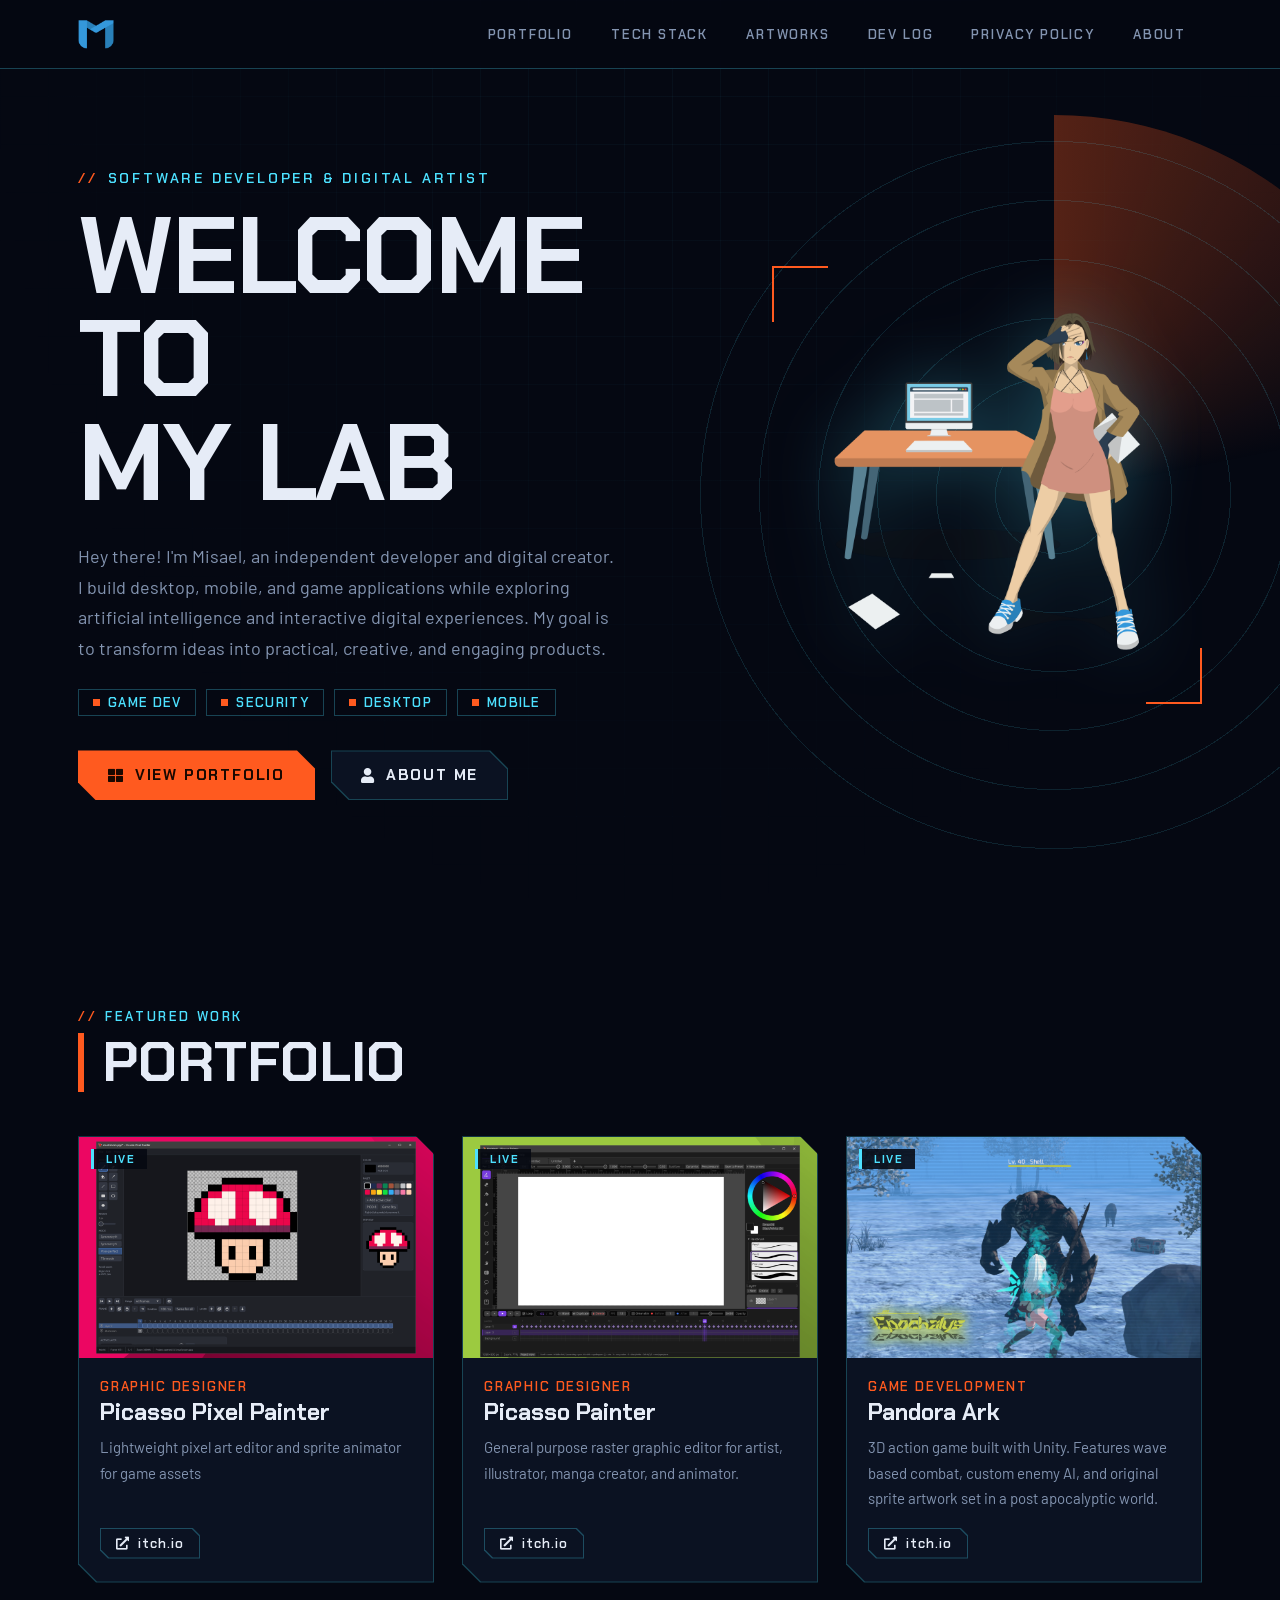
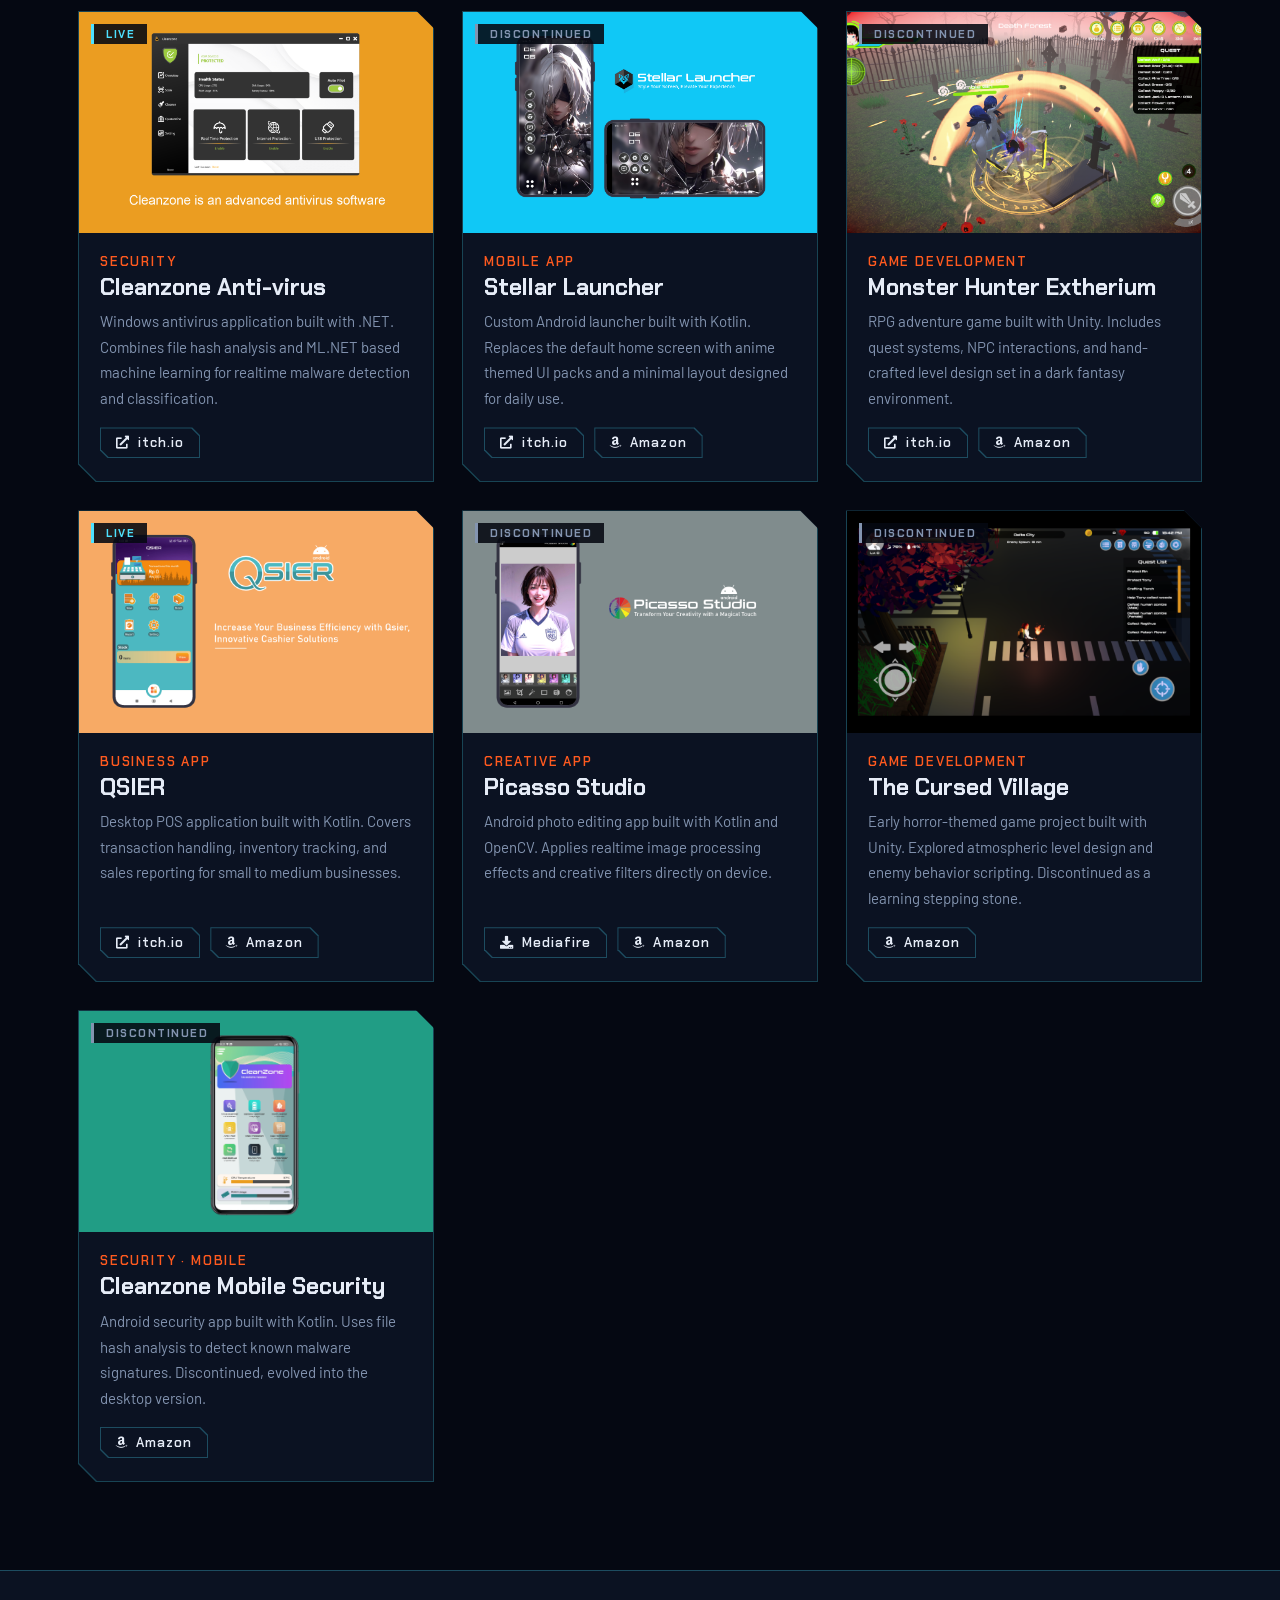
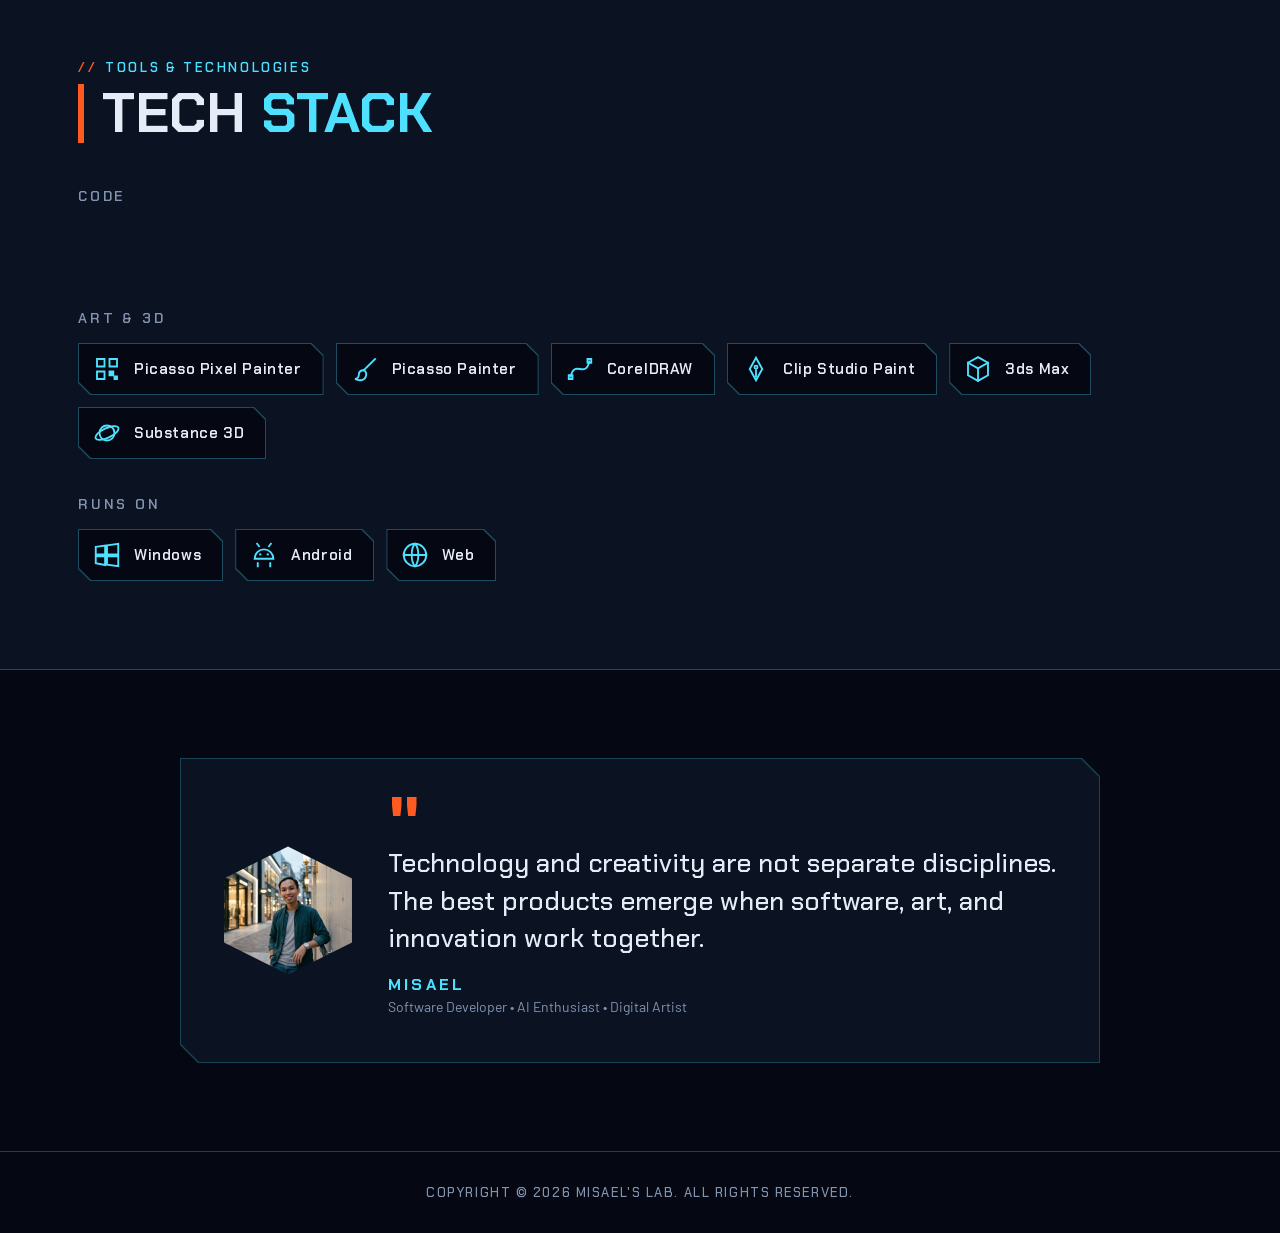
==== commit 2948e60d: "Update index.html" ====
--- a/index.html
+++ b/index.html
@@ -22,7 +22,75 @@
 </head>
 
 <body>
-    <svg width="0" height="0" style="position:absolute" aria-hidden="true"><defs><symbol id="i-unity" viewBox="0 0 24 24"><path d="M12 2.5l8 4.5v10l-8 4.5-8-4.5V7z"/><path d="M8 9h8l-4 7z"/></symbol><symbol id="i-dotnet" viewBox="0 0 24 24"><path d="M3 5h18v14H3z"/><text x="12" y="14.7" text-anchor="middle" font-size="7.5" font-weight="700" stroke="none" fill="currentColor" font-family="Chakra Petch,sans-serif">.NET</text></symbol><symbol id="i-rust" viewBox="0 0 24 24"><circle cx="12" cy="12" r="7"/><circle cx="12" cy="12" r="2.5"/><path d="M12 2v3M12 19v3M2 12h3M19 12h3M4.9 4.9L7 7M17 17l2.1 2.1M19.1 4.9L17 7M7 17l-2.1 2.1"/></symbol><symbol id="i-kotlin" viewBox="0 0 24 24"><path d="M3 3h18l-9 9 9 9H3z"/></symbol><symbol id="i-java" viewBox="0 0 24 24"><path d="M5 11h12v5a4 4 0 01-4 4H9a4 4 0 01-4-4z"/><path d="M17 12h1.5a2.5 2.5 0 010 5H17M8 3c-1 1.5 1 2.5 0 4M12 3c-1 1.5 1 2.5 0 4"/></symbol><symbol id="i-php" viewBox="0 0 24 24"><ellipse cx="12" cy="12" rx="10" ry="6.5"/><text x="12" y="14.9" text-anchor="middle" font-size="8" font-weight="700" stroke="none" fill="currentColor" font-family="Chakra Petch,sans-serif">php</text></symbol><symbol id="i-jquery" viewBox="0 0 24 24"><path d="M3 3h18v18H3z"/><text x="12" y="15.2" text-anchor="middle" font-size="9" font-weight="700" stroke="none" fill="currentColor" font-family="Chakra Petch,sans-serif">jQ</text></symbol><symbol id="i-windows" viewBox="0 0 24 24"><path d="M3 5.5l7.5-1v7H3zM12 4.3L21 3v8.5h-9zM3 13h7.5v7L3 18.5zM12 13h9v8l-9-1.3z"/></symbol><symbol id="i-android" viewBox="0 0 24 24"><path d="M4.5 15a7.5 7.5 0 0115 0zM8 5L6.5 3M16 5l1.5-2M7 18.5V21M17 18.5V21"/><circle cx="9" cy="11.5" r=".9" fill="currentColor" stroke="none"/><circle cx="15" cy="11.5" r=".9" fill="currentColor" stroke="none"/></symbol><symbol id="i-web" viewBox="0 0 24 24"><circle cx="12" cy="12" r="9"/><path d="M3 12h18M12 3c3.5 3.5 3.5 14.500 0 18M12 3c-3.500 3.500-3.500 14.500 0 18"/></symbol><symbol id="i-ppp" viewBox="0 0 24 24"><path d="M4 4h6v6H4zM14 4h6v6h-6zM4 14h6v6H4z"/><path d="M14 14h3v3h-3zM18 18h2v2h-2z" fill="currentColor"/></symbol><symbol id="i-pp" viewBox="0 0 24 24"><path d="M20 4l-9 9"/><path d="M11 13c-3 0-4 2-4 4 0 2-2 3-3 3 4 2 9 1 9-4 0-1-1-3-2-3z"/></symbol><symbol id="i-corel" viewBox="0 0 24 24"><path d="M4.5 18C8 4 16 20 19.5 6"/><path d="M3 17h3v3H3zM18 4h3v3h-3z"/></symbol><symbol id="i-csp" viewBox="0 0 24 24"><path d="M12 3l5 9-5 9-5-9z"/><path d="M12 13v5"/><circle cx="12" cy="10.500" r="1.200"/></symbol><symbol id="i-max" viewBox="0 0 24 24"><path d="M12 2.5l8 4.5v10l-8 4.5-8-4.5V7z"/><path d="M4 7l8 4.500L20 7M12 11.500v10"/></symbol><symbol id="i-substance" viewBox="0 0 24 24"><circle cx="12" cy="12" r="6"/><ellipse cx="12" cy="12" rx="10" ry="3.800" transform="rotate(-25 12 12)"/></symbol></defs></svg>
+    <svg width="0" height="0" style="position:absolute" aria-hidden="true">
+        <defs>
+            <symbol id="i-unity" viewBox="0 0 24 24">
+                <path d="M12 2.5l8 4.5v10l-8 4.5-8-4.5V7z" />
+                <path d="M8 9h8l-4 7z" />
+            </symbol>
+            <symbol id="i-dotnet" viewBox="0 0 24 24">
+                <path d="M3 5h18v14H3z" /><text x="12" y="14.7" text-anchor="middle" font-size="7.5" font-weight="700"
+                    stroke="none" fill="currentColor" font-family="Chakra Petch,sans-serif">.NET</text>
+            </symbol>
+            <symbol id="i-rust" viewBox="0 0 24 24">
+                <circle cx="12" cy="12" r="7" />
+                <circle cx="12" cy="12" r="2.5" />
+                <path d="M12 2v3M12 19v3M2 12h3M19 12h3M4.9 4.9L7 7M17 17l2.1 2.1M19.1 4.9L17 7M7 17l-2.1 2.1" />
+            </symbol>
+            <symbol id="i-kotlin" viewBox="0 0 24 24">
+                <path d="M3 3h18l-9 9 9 9H3z" />
+            </symbol>
+            <symbol id="i-java" viewBox="0 0 24 24">
+                <path d="M5 11h12v5a4 4 0 01-4 4H9a4 4 0 01-4-4z" />
+                <path d="M17 12h1.5a2.5 2.5 0 010 5H17M8 3c-1 1.5 1 2.5 0 4M12 3c-1 1.5 1 2.5 0 4" />
+            </symbol>
+            <symbol id="i-php" viewBox="0 0 24 24">
+                <ellipse cx="12" cy="12" rx="10" ry="6.5" /><text x="12" y="14.9" text-anchor="middle" font-size="8"
+                    font-weight="700" stroke="none" fill="currentColor" font-family="Chakra Petch,sans-serif">php</text>
+            </symbol>
+            <symbol id="i-jquery" viewBox="0 0 24 24">
+                <path d="M3 3h18v18H3z" /><text x="12" y="15.2" text-anchor="middle" font-size="9" font-weight="700"
+                    stroke="none" fill="currentColor" font-family="Chakra Petch,sans-serif">jQ</text>
+            </symbol>
+            <symbol id="i-windows" viewBox="0 0 24 24">
+                <path d="M3 5.5l7.5-1v7H3zM12 4.3L21 3v8.5h-9zM3 13h7.5v7L3 18.5zM12 13h9v8l-9-1.3z" />
+            </symbol>
+            <symbol id="i-android" viewBox="0 0 24 24">
+                <path d="M4.5 15a7.5 7.5 0 0115 0zM8 5L6.5 3M16 5l1.5-2M7 18.5V21M17 18.5V21" />
+                <circle cx="9" cy="11.5" r=".9" fill="currentColor" stroke="none" />
+                <circle cx="15" cy="11.5" r=".9" fill="currentColor" stroke="none" />
+            </symbol>
+            <symbol id="i-web" viewBox="0 0 24 24">
+                <circle cx="12" cy="12" r="9" />
+                <path d="M3 12h18M12 3c3.5 3.5 3.5 14.500 0 18M12 3c-3.500 3.500-3.500 14.500 0 18" />
+            </symbol>
+            <symbol id="i-ppp" viewBox="0 0 24 24">
+                <path d="M4 4h6v6H4zM14 4h6v6h-6zM4 14h6v6H4z" />
+                <path d="M14 14h3v3h-3zM18 18h2v2h-2z" fill="currentColor" />
+            </symbol>
+            <symbol id="i-pp" viewBox="0 0 24 24">
+                <path d="M20 4l-9 9" />
+                <path d="M11 13c-3 0-4 2-4 4 0 2-2 3-3 3 4 2 9 1 9-4 0-1-1-3-2-3z" />
+            </symbol>
+            <symbol id="i-corel" viewBox="0 0 24 24">
+                <path d="M4.5 18C8 4 16 20 19.5 6" />
+                <path d="M3 17h3v3H3zM18 4h3v3h-3z" />
+            </symbol>
+            <symbol id="i-csp" viewBox="0 0 24 24">
+                <path d="M12 3l5 9-5 9-5-9z" />
+                <path d="M12 13v5" />
+                <circle cx="12" cy="10.500" r="1.200" />
+            </symbol>
+            <symbol id="i-max" viewBox="0 0 24 24">
+                <path d="M12 2.5l8 4.5v10l-8 4.5-8-4.5V7z" />
+                <path d="M4 7l8 4.500L20 7M12 11.500v10" />
+            </symbol>
+            <symbol id="i-substance" viewBox="0 0 24 24">
+                <circle cx="12" cy="12" r="6" />
+                <ellipse cx="12" cy="12" rx="10" ry="3.800" transform="rotate(-25 12 12)" />
+            </symbol>
+        </defs>
+    </svg>
 
     <!-- ===== NAVBAR ===== -->
     <header id="headerNav">
@@ -68,14 +136,15 @@
                         <span class="badge"><span class="dot"></span>Mobile</span>
                     </div>
                     <div class="hero-cta">
-                        <button class="btn-primary" onclick="scrollToSection('portfolio')"><i class="fas fa-th-large"></i> View portfolio</button>
+                        <button class="btn-primary" onclick="scrollToSection('portfolio')"><i
+                                class="fas fa-th-large"></i> View portfolio</button>
                         <a class="btn-secondary" href="about.html"><i class="fas fa-user"></i> About me</a>
                     </div>
                 </div>
                 <div class="hero-right">
                     <div class="hero-canvas">
                         <img alt="Misael's mascot" onerror="this.style.opacity='0'" src="img/mascot.png">
-                        
+
                     </div>
                 </div>
             </div>
@@ -185,7 +254,7 @@
                         <img alt="Stellar Launcher" onerror="this.parentElement.style.background='#1a1a2e'"
                             src="img/StellarLauncher.png">
                         <div class="card-thumb-overlay"></div>
-                        <span class="card-status status-live">LIVE</span>
+                        <span class="card-status status-discontinued">DISCONTINUED</span>
                     </div>
                     <div class="card-body">
                         <div class="card-category">Mobile App</div>
@@ -210,7 +279,7 @@
                         <img alt="Monster Hunter Extherium" onerror="this.parentElement.style.background='#1a1a2e'"
                             src="img/monsterhunter.png">
                         <div class="card-thumb-overlay"></div>
-                        <span class="card-status status-live">LIVE</span>
+                        <span class="card-status status-discontinued">DISCONTINUED</span>
                     </div>
                     <div class="card-body">
                         <div class="card-category">Game Development</div>
@@ -258,7 +327,7 @@
                         <img alt="Picasso Studio" onerror="this.parentElement.style.background='#1a1a2e'"
                             src="img/picassostudio.png">
                         <div class="card-thumb-overlay"></div>
-                        <span class="card-status status-live">LIVE</span>
+                        <span class="card-status status-discontinued">DISCONTINUED</span>
                     </div>
                     <div class="card-body">
                         <div class="card-category">Creative App</div>
@@ -336,12 +405,63 @@
             </div>
 
             <div class="tech-group-label">Code</div>
-<div class="tech-logos"><div class="tech-chip"><svg class="ico" aria-hidden="true"><use href="#i-unity"/></svg><span>Unity</span></div><div class="tech-chip"><svg class="ico" aria-hidden="true"><use href="#i-dotnet"/></svg><span>.NET</span></div><div class="tech-chip"><svg class="ico" aria-hidden="true"><use href="#i-rust"/></svg><span>Rust</span></div><div class="tech-chip"><svg class="ico" aria-hidden="true"><use href="#i-kotlin"/></svg><span>Kotlin</span></div><div class="tech-chip"><svg class="ico" aria-hidden="true"><use href="#i-java"/></svg><span>Java</span></div><div class="tech-chip"><svg class="ico" aria-hidden="true"><use href="#i-php"/></svg><span>PHP</span></div><div class="tech-chip"><svg class="ico" aria-hidden="true"><use href="#i-jquery"/></svg><span>jQuery</span></div></div>
-<div class="tech-group-label">Art & 3D</div>
-<div class="tech-logos"><div class="tech-chip"><svg class="ico" aria-hidden="true"><use href="#i-ppp"/></svg><span>Picasso Pixel Painter</span></div><div class="tech-chip"><svg class="ico" aria-hidden="true"><use href="#i-pp"/></svg><span>Picasso Painter</span></div><div class="tech-chip"><svg class="ico" aria-hidden="true"><use href="#i-corel"/></svg><span>CorelDRAW</span></div><div class="tech-chip"><svg class="ico" aria-hidden="true"><use href="#i-csp"/></svg><span>Clip Studio Paint</span></div><div class="tech-chip"><svg class="ico" aria-hidden="true"><use href="#i-max"/></svg><span>3ds Max</span></div><div class="tech-chip"><svg class="ico" aria-hidden="true"><use href="#i-substance"/></svg><span>Substance 3D</span></div></div>
-<div class="tech-group-label">Runs on</div>
-<div class="tech-logos"><div class="tech-chip"><svg class="ico" aria-hidden="true"><use href="#i-windows"/></svg><span>Windows</span></div><div class="tech-chip"><svg class="ico" aria-hidden="true"><use href="#i-android"/></svg><span>Android</span></div><div class="tech-chip"><svg class="ico" aria-hidden="true"><use href="#i-web"/></svg><span>Web</span></div></div>
-</div>
+            <div class="tech-logos">
+                <div class="tech-chip"><svg class="ico" aria-hidden="true">
+                        <use href="#i-unity" />
+                    </svg><span>Unity</span></div>
+                <div class="tech-chip"><svg class="ico" aria-hidden="true">
+                        <use href="#i-dotnet" />
+                    </svg><span>.NET</span></div>
+                <div class="tech-chip"><svg class="ico" aria-hidden="true">
+                        <use href="#i-rust" />
+                    </svg><span>Rust</span></div>
+                <div class="tech-chip"><svg class="ico" aria-hidden="true">
+                        <use href="#i-kotlin" />
+                    </svg><span>Kotlin</span></div>
+                <div class="tech-chip"><svg class="ico" aria-hidden="true">
+                        <use href="#i-java" />
+                    </svg><span>Java</span></div>
+                <div class="tech-chip"><svg class="ico" aria-hidden="true">
+                        <use href="#i-php" />
+                    </svg><span>PHP</span></div>
+                <div class="tech-chip"><svg class="ico" aria-hidden="true">
+                        <use href="#i-jquery" />
+                    </svg><span>jQuery</span></div>
+            </div>
+            <div class="tech-group-label">Art & 3D</div>
+            <div class="tech-logos">
+                <div class="tech-chip"><svg class="ico" aria-hidden="true">
+                        <use href="#i-ppp" />
+                    </svg><span>Picasso Pixel Painter</span></div>
+                <div class="tech-chip"><svg class="ico" aria-hidden="true">
+                        <use href="#i-pp" />
+                    </svg><span>Picasso Painter</span></div>
+                <div class="tech-chip"><svg class="ico" aria-hidden="true">
+                        <use href="#i-corel" />
+                    </svg><span>CorelDRAW</span></div>
+                <div class="tech-chip"><svg class="ico" aria-hidden="true">
+                        <use href="#i-csp" />
+                    </svg><span>Clip Studio Paint</span></div>
+                <div class="tech-chip"><svg class="ico" aria-hidden="true">
+                        <use href="#i-max" />
+                    </svg><span>3ds Max</span></div>
+                <div class="tech-chip"><svg class="ico" aria-hidden="true">
+                        <use href="#i-substance" />
+                    </svg><span>Substance 3D</span></div>
+            </div>
+            <div class="tech-group-label">Runs on</div>
+            <div class="tech-logos">
+                <div class="tech-chip"><svg class="ico" aria-hidden="true">
+                        <use href="#i-windows" />
+                    </svg><span>Windows</span></div>
+                <div class="tech-chip"><svg class="ico" aria-hidden="true">
+                        <use href="#i-android" />
+                    </svg><span>Android</span></div>
+                <div class="tech-chip"><svg class="ico" aria-hidden="true">
+                        <use href="#i-web" />
+                    </svg><span>Web</span></div>
+            </div>
+        </div>
     </section>
 
     <section class="quote-section">
--- a/css/style.css
+++ b/css/style.css
@@ -1,148 +1,1019 @@
-/* MISAEL'S LAB — "Ion Drive": cockpit HUD, cut-corner panels, plasma orange + cold cyan */
 @import url('https://fonts.googleapis.com/css2?family=Chakra+Petch:wght@500;600;700&family=Barlow:wght@400;500;600&display=swap');
-:root{--bg:#050812;--panel:#0b1222;--panel2:#101a30;--orange:#ff5a1f;--cyan:#4de1ff;--text:#e6ecf7;--muted:#8394b0;--edge:rgba(77,225,255,.28);
---fd:'Chakra Petch',sans-serif;--fb:'Barlow',sans-serif;--ease:.3s cubic-bezier(.2,.7,.2,1);
---cut:polygon(0 0,calc(100% - 18px) 0,100% 18px,100% 100%,18px 100%,0 calc(100% - 18px))}
-*,*::before,*::after{box-sizing:border-box;margin:0;padding:0}
-html{scroll-behavior:smooth}
-body{background:var(--bg);color:var(--text);font:17px/1.7 var(--fb);overflow-x:hidden}
-body::before{content:'';position:fixed;inset:0;z-index:0;pointer-events:none;background:linear-gradient(rgba(77,225,255,.045) 1px,transparent 1px) 0 0/48px 48px,linear-gradient(90deg,rgba(77,225,255,.045) 1px,transparent 1px) 0 0/48px 48px;-webkit-mask-image:radial-gradient(ellipse at 50% 0,#000,transparent 75%);mask-image:radial-gradient(ellipse at 50% 0,#000,transparent 75%)}
-header,section,footer,.lightbox,.devlog-lightbox{position:relative;z-index:1}
-a{color:var(--cyan);text-decoration:none}
-:focus-visible{outline:2px solid var(--orange);outline-offset:3px}
-.container{max-width:1180px;margin:0 auto;padding:0 28px;position:relative}
-/* cut-corner panels: border drawn by element bg, fill by ::before */
-.portfolio-card,.devlog-entry,.content-block,.tech-chip,.quote-card,.btn-secondary,.card-link,.contact-card{position:relative;isolation:isolate;background:var(--edge);clip-path:var(--cut);transition:background var(--ease),transform var(--ease)}
-.portfolio-card::before,.devlog-entry::before,.content-block::before,.tech-chip::before,.quote-card::before,.btn-secondary::before,.card-link::before,.contact-card::before{content:'';position:absolute;inset:1px;z-index:-1;background:var(--panel);clip-path:var(--cut)}
-.portfolio-card:hover,.tech-chip:hover,.card-link:hover,.contact-card:hover,.btn-secondary:hover{background:var(--orange)}
-/* nav */
-header{position:sticky;top:0;z-index:1000}
-#headerNav{background:rgba(5,8,18,.85)!important;backdrop-filter:blur(12px);border-bottom:1px solid var(--edge)}
-nav{display:flex;align-items:center;justify-content:space-between;height:68px}
-.logo img{height:36px;display:block}.logo-text{font:700 20px var(--fd);letter-spacing:.1em}
-.nav-links{display:flex;gap:6px;list-style:none}
-.nav-links li a{display:block;padding:8px 16px;color:var(--muted);font:600 13px var(--fd);letter-spacing:.14em;text-transform:uppercase;transition:var(--ease);clip-path:polygon(0 0,calc(100% - 8px) 0,100% 8px,100% 100%,8px 100%,0 calc(100% - 8px))}
-.nav-links li a:hover{color:var(--text);background:var(--panel2)}
-.nav-links li a.active{color:#1a0800;background:var(--orange)}
-#navicon{display:none;cursor:pointer;font-size:22px;padding:8px;color:var(--cyan)}#navicon::before{content:'☰'}
-/* hero */
-.hero{padding:100px 0 120px;overflow:hidden}
-.hero-bg{position:absolute;right:-12%;top:50%;width:760px;height:760px;transform:translateY(-50%);border-radius:50%;background:repeating-radial-gradient(circle,transparent 0 58px,rgba(77,225,255,.12) 58px 59px),conic-gradient(from 0deg,rgba(255,90,31,.32),transparent 22%);animation:sweep 14s linear infinite}
-@keyframes sweep{to{transform:translateY(-50%) rotate(360deg)}}
-.hero-content{display:grid;grid-template-columns:1.2fr .8fr;gap:48px;align-items:center}
-.hero-eyebrow{color:var(--cyan);font:600 14px var(--fd);letter-spacing:.2em;text-transform:uppercase;margin-bottom:18px}
-.hero-eyebrow::before{content:'//';color:var(--orange);margin-right:10px}
-.hero-title{font:700 clamp(48px,8.5vw,110px)/.95 var(--fd);letter-spacing:-.02em;text-transform:uppercase;margin-bottom:26px}
-.hero-subtitle{max-width:540px;color:var(--muted);font-size:18px;margin-bottom:26px}
-.hero-badges{display:flex;flex-wrap:wrap;gap:10px;margin-bottom:34px}
-.badge{display:flex;align-items:center;gap:8px;padding:4px 14px;border:1px solid var(--edge);font:600 13px var(--fd);letter-spacing:.1em;text-transform:uppercase;color:var(--cyan)}
-.badge .dot{width:7px;height:7px;background:var(--orange);animation:blink 1.6s ease-in-out infinite}
-@keyframes blink{50%{opacity:.25}}
-.hero-cta{display:flex;gap:16px;flex-wrap:wrap}
-.btn-primary,.btn-secondary{font:700 15px var(--fd);letter-spacing:.12em;text-transform:uppercase;padding:15px 30px;cursor:pointer;display:inline-flex;gap:10px;align-items:center;border:0}
-.btn-primary{background:var(--orange);color:#1a0800;clip-path:var(--cut);transition:var(--ease)}
-.btn-primary:hover{background:var(--text);transform:translateY(-2px)}
-.btn-secondary{color:var(--text)}.btn-secondary:hover{color:#1a0800}
-.hero-canvas,.hero-mascot-wrapper{position:relative;aspect-ratio:1;padding:9%}
-.hero-canvas::before,.hero-canvas::after{content:'';position:absolute;width:56px;height:56px;border:2px solid var(--orange)}
-.hero-canvas::before{top:0;left:0;border-right:0;border-bottom:0}.hero-canvas::after{bottom:0;right:0;border-left:0;border-top:0}
-.hero-canvas img,.hero-mascot-wrapper img{width:100%;height:100%;object-fit:contain;filter:drop-shadow(0 0 36px rgba(77,225,255,.3))}
-.canvas-tag{display:none}
-/* one orchestrated boot-up on load */
-.hero-left>*,.hero-right{animation:boot .7s cubic-bezier(.2,.7,.2,1) both}
-.hero-left>:nth-child(2){animation-delay:.1s}.hero-left>:nth-child(3){animation-delay:.2s}.hero-left>:nth-child(4){animation-delay:.3s}.hero-left>:nth-child(5){animation-delay:.4s}.hero-right{animation-delay:.3s}
-@keyframes boot{from{opacity:0;clip-path:inset(0 100% 0 0)}to{opacity:1;clip-path:inset(0)}}
-/* sections */
-.portfolio-section,.techstack-section,.quote-section,.content-section{padding:88px 0}
-.techstack-section{background:var(--panel);border-block:1px solid var(--edge)}
-.section-header{margin-bottom:44px}
-.section-eyebrow{color:var(--cyan);font:600 13px var(--fd);letter-spacing:.2em;text-transform:uppercase}
-.section-eyebrow::before{content:'//';color:var(--orange);margin-right:8px}
-.section-title{font:700 clamp(34px,5vw,56px)/1.05 var(--fd);text-transform:uppercase;border-left:6px solid var(--orange);padding-left:18px;margin-top:8px}
-.section-title span{color:var(--cyan)}
-/* portfolio */
-.portfolio-grid,.artwork-grid{display:grid;grid-template-columns:repeat(auto-fill,minmax(320px,1fr));gap:28px}
-.portfolio-card{display:flex;flex-direction:column}
-.card-thumb{position:relative;aspect-ratio:16/10;margin:1px 1px 0;overflow:hidden;background:var(--panel2)}
-.card-thumb img{width:100%;height:100%;object-fit:cover;display:block;transition:transform .6s cubic-bezier(.2,.7,.2,1),filter .3s;filter:saturate(.9)}
-.portfolio-card:hover .card-thumb img{transform:scale(1.06);filter:saturate(1.15)}
-.card-status{position:absolute;top:12px;left:12px;font:700 11px var(--fd);letter-spacing:.14em;padding:3px 12px;background:rgba(5,8,18,.88)}
-.status-live{color:var(--cyan);border-left:3px solid var(--cyan)}.status-discontinued{color:var(--muted);border-left:3px solid var(--muted)}
-.card-body{padding:20px 22px 24px;display:flex;flex-direction:column;flex:1}
-.card-category{color:var(--orange);font:600 13px var(--fd);letter-spacing:.14em;text-transform:uppercase}
-.card-title{font:700 23px/1.2 var(--fd);margin:4px 0 8px}
-.card-desc{color:var(--muted);font-size:15px;flex:1}
-.card-links{display:flex;gap:10px;flex-wrap:wrap;margin-top:16px}
-.card-link,.contact-card{display:inline-flex;align-items:center;gap:8px;padding:7px 16px;font:600 13px var(--fd);letter-spacing:.08em;color:var(--text);clip-path:polygon(0 0,calc(100% - 8px) 0,100% 8px,100% 100%,8px 100%,0 calc(100% - 8px))}
-.card-link::before,.contact-card::before{clip-path:polygon(0 0,calc(100% - 8px) 0,100% 8px,100% 100%,8px 100%,0 calc(100% - 8px))}
-.card-link:hover,.contact-card:hover{color:#1a0800}
+
+:root {
+    --bg: #050812;
+    --panel: #0b1222;
+    --panel2: #101a30;
+    --orange: #ff5a1f;
+    --cyan: #4de1ff;
+    --text: #e6ecf7;
+    --muted: #8394b0;
+    --edge: rgba(77, 225, 255, .28);
+    --fd: 'Chakra Petch', sans-serif;
+    --fb: 'Barlow', sans-serif;
+    --ease: .3s cubic-bezier(.2, .7, .2, 1);
+    --cut: polygon(0 0, calc(100% - 18px) 0, 100% 18px, 100% 100%, 18px 100%, 0 calc(100% - 18px))
+}
+
+*,
+*::before,
+*::after {
+    box-sizing: border-box;
+    margin: 0;
+    padding: 0
+}
+
+html {
+    scroll-behavior: smooth
+}
+
+body {
+    background: var(--bg);
+    color: var(--text);
+    font: 17px/1.7 var(--fb);
+    overflow-x: hidden
+}
+
+body::before {
+    content: '';
+    position: fixed;
+    inset: 0;
+    z-index: 0;
+    pointer-events: none;
+    background: linear-gradient(rgba(77, 225, 255, .045) 1px, transparent 1px) 0 0/48px 48px, linear-gradient(90deg, rgba(77, 225, 255, .045) 1px, transparent 1px) 0 0/48px 48px;
+    -webkit-mask-image: radial-gradient(ellipse at 50% 0, #000, transparent 75%);
+    mask-image: radial-gradient(ellipse at 50% 0, #000, transparent 75%)
+}
+
+header,
+section,
+footer,
+.lightbox,
+.devlog-lightbox {
+    position: relative;
+    z-index: 1
+}
+
+a {
+    color: var(--cyan);
+    text-decoration: none
+}
+
+:focus-visible {
+    outline: 2px solid var(--orange);
+    outline-offset: 3px
+}
+
+.container {
+    max-width: 1180px;
+    margin: 0 auto;
+    padding: 0 28px;
+    position: relative
+}
+
+.portfolio-card,
+.devlog-entry,
+.content-block,
+.tech-chip,
+.quote-card,
+.btn-secondary,
+.card-link,
+.contact-card {
+    position: relative;
+    isolation: isolate;
+    background: var(--edge);
+    clip-path: var(--cut);
+    transition: background var(--ease), transform var(--ease)
+}
+
+.portfolio-card::before,
+.devlog-entry::before,
+.content-block::before,
+.tech-chip::before,
+.quote-card::before,
+.btn-secondary::before,
+.card-link::before,
+.contact-card::before {
+    content: '';
+    position: absolute;
+    inset: 1px;
+    z-index: -1;
+    background: var(--panel);
+    clip-path: var(--cut)
+}
+
+.portfolio-card:hover,
+.tech-chip:hover,
+.card-link:hover,
+.contact-card:hover,
+.btn-secondary:hover {
+    background: var(--orange)
+}
+
+header {
+    position: sticky;
+    top: 0;
+    z-index: 1000
+}
+
+#headerNav {
+    background: rgba(5, 8, 18, .85) !important;
+    backdrop-filter: blur(12px);
+    border-bottom: 1px solid var(--edge)
+}
+
+nav {
+    display: flex;
+    align-items: center;
+    justify-content: space-between;
+    height: 68px
+}
+
+.logo img {
+    height: 36px;
+    display: block
+}
+
+.logo-text {
+    font: 700 20px var(--fd);
+    letter-spacing: .1em
+}
+
+.nav-links {
+    display: flex;
+    gap: 6px;
+    list-style: none
+}
+
+.nav-links li a {
+    display: block;
+    padding: 8px 16px;
+    color: var(--muted);
+    font: 600 13px var(--fd);
+    letter-spacing: .14em;
+    text-transform: uppercase;
+    transition: var(--ease);
+    clip-path: polygon(0 0, calc(100% - 8px) 0, 100% 8px, 100% 100%, 8px 100%, 0 calc(100% - 8px))
+}
+
+.nav-links li a:hover {
+    color: var(--text);
+    background: var(--panel2)
+}
+
+.nav-links li a.active {
+    color: #1a0800;
+    background: var(--orange)
+}
+
+#navicon {
+    display: none;
+    cursor: pointer;
+    font-size: 22px;
+    padding: 8px;
+    color: var(--cyan)
+}
+
+#navicon::before {
+    content: '☰'
+}
+
+.hero {
+    padding: 100px 0 120px;
+    overflow: hidden
+}
+
+.hero-bg {
+    position: absolute;
+    right: -12%;
+    top: 50%;
+    width: 760px;
+    height: 760px;
+    transform: translateY(-50%);
+    border-radius: 50%;
+    background: repeating-radial-gradient(circle, transparent 0 58px, rgba(77, 225, 255, .12) 58px 59px), conic-gradient(from 0deg, rgba(255, 90, 31, .32), transparent 22%);
+    animation: sweep 14s linear infinite
+}
+
+@keyframes sweep {
+    to {
+        transform: translateY(-50%) rotate(360deg)
+    }
+}
+
+.hero-content {
+    display: grid;
+    grid-template-columns: 1.2fr .8fr;
+    gap: 48px;
+    align-items: center
+}
+
+.hero-eyebrow {
+    color: var(--cyan);
+    font: 600 14px var(--fd);
+    letter-spacing: .2em;
+    text-transform: uppercase;
+    margin-bottom: 18px
+}
+
+.hero-eyebrow::before {
+    content: '//';
+    color: var(--orange);
+    margin-right: 10px
+}
+
+.hero-title {
+    font: 700 clamp(48px, 8.5vw, 110px)/.95 var(--fd);
+    letter-spacing: -.02em;
+    text-transform: uppercase;
+    margin-bottom: 26px
+}
+
+.hero-subtitle {
+    max-width: 540px;
+    color: var(--muted);
+    font-size: 18px;
+    margin-bottom: 26px
+}
+
+.hero-badges {
+    display: flex;
+    flex-wrap: wrap;
+    gap: 10px;
+    margin-bottom: 34px
+}
+
+.badge {
+    display: flex;
+    align-items: center;
+    gap: 8px;
+    padding: 4px 14px;
+    border: 1px solid var(--edge);
+    font: 600 13px var(--fd);
+    letter-spacing: .1em;
+    text-transform: uppercase;
+    color: var(--cyan)
+}
+
+.badge .dot {
+    width: 7px;
+    height: 7px;
+    background: var(--orange);
+    animation: blink 1.6s ease-in-out infinite
+}
+
+@keyframes blink {
+    50% {
+        opacity: .25
+    }
+}
+
+.hero-cta {
+    display: flex;
+    gap: 16px;
+    flex-wrap: wrap
+}
+
+.btn-primary,
+.btn-secondary {
+    font: 700 15px var(--fd);
+    letter-spacing: .12em;
+    text-transform: uppercase;
+    padding: 15px 30px;
+    cursor: pointer;
+    display: inline-flex;
+    gap: 10px;
+    align-items: center;
+    border: 0
+}
+
+.btn-primary {
+    background: var(--orange);
+    color: #1a0800;
+    clip-path: var(--cut);
+    transition: var(--ease)
+}
+
+.btn-primary:hover {
+    background: var(--text);
+    transform: translateY(-2px)
+}
+
+.btn-secondary {
+    color: var(--text)
+}
+
+.btn-secondary:hover {
+    color: #1a0800
+}
+
+.hero-canvas,
+.hero-mascot-wrapper {
+    position: relative;
+    aspect-ratio: 1;
+    padding: 9%
+}
+
+.hero-canvas::before,
+.hero-canvas::after {
+    content: '';
+    position: absolute;
+    width: 56px;
+    height: 56px;
+    border: 2px solid var(--orange)
+}
+
+.hero-canvas::before {
+    top: 0;
+    left: 0;
+    border-right: 0;
+    border-bottom: 0
+}
+
+.hero-canvas::after {
+    bottom: 0;
+    right: 0;
+    border-left: 0;
+    border-top: 0
+}
+
+.hero-canvas img,
+.hero-mascot-wrapper img {
+    width: 100%;
+    height: 100%;
+    object-fit: contain;
+    filter: drop-shadow(0 0 36px rgba(77, 225, 255, .3))
+}
+
+.canvas-tag {
+    display: none
+}
+
+.hero-left>*,
+.hero-right {
+    animation: boot .7s cubic-bezier(.2, .7, .2, 1) both
+}
+
+.hero-left>:nth-child(2) {
+    animation-delay: .1s
+}
+
+.hero-left>:nth-child(3) {
+    animation-delay: .2s
+}
+
+.hero-left>:nth-child(4) {
+    animation-delay: .3s
+}
+
+.hero-left>:nth-child(5) {
+    animation-delay: .4s
+}
+
+.hero-right {
+    animation-delay: .3s
+}
+
+@keyframes boot {
+    from {
+        opacity: 0;
+        clip-path: inset(0 100% 0 0)
+    }
+
+    to {
+        opacity: 1;
+        clip-path: inset(0)
+    }
+}
+
+
+.portfolio-section,
+.techstack-section,
+.quote-section,
+.content-section {
+    padding: 88px 0
+}
+
+.techstack-section {
+    background: var(--panel);
+    border-block: 1px solid var(--edge)
+}
+
+.section-header {
+    margin-bottom: 44px
+}
+
+.section-eyebrow {
+    color: var(--cyan);
+    font: 600 13px var(--fd);
+    letter-spacing: .2em;
+    text-transform: uppercase
+}
+
+.section-eyebrow::before {
+    content: '//';
+    color: var(--orange);
+    margin-right: 8px
+}
+
+.section-title {
+    font: 700 clamp(34px, 5vw, 56px)/1.05 var(--fd);
+    text-transform: uppercase;
+    border-left: 6px solid var(--orange);
+    padding-left: 18px;
+    margin-top: 8px
+}
+
+.section-title span {
+    color: var(--cyan)
+}
+
+
+.portfolio-grid,
+.artwork-grid {
+    display: grid;
+    grid-template-columns: repeat(auto-fill, minmax(320px, 1fr));
+    gap: 28px
+}
+
+.portfolio-card {
+    display: flex;
+    flex-direction: column
+}
+
+.card-thumb {
+    position: relative;
+    aspect-ratio: 16/10;
+    margin: 1px 1px 0;
+    overflow: hidden;
+    background: var(--panel2)
+}
+
+.card-thumb img {
+    width: 100%;
+    height: 100%;
+    object-fit: cover;
+    display: block;
+    transition: transform .6s cubic-bezier(.2, .7, .2, 1), filter .3s;
+    filter: saturate(.9)
+}
+
+.portfolio-card:hover .card-thumb img {
+    transform: scale(1.06);
+    filter: saturate(1.15)
+}
+
+.card-status {
+    position: absolute;
+    top: 12px;
+    left: 12px;
+    font: 700 11px var(--fd);
+    letter-spacing: .14em;
+    padding: 3px 12px;
+    background: rgba(5, 8, 18, .88)
+}
+
+.status-live {
+    color: var(--cyan);
+    border-left: 3px solid var(--cyan)
+}
+
+.status-discontinued {
+    color: var(--muted);
+    border-left: 3px solid var(--muted)
+}
+
+.card-body {
+    padding: 20px 22px 24px;
+    display: flex;
+    flex-direction: column;
+    flex: 1
+}
+
+.card-category {
+    color: var(--orange);
+    font: 600 13px var(--fd);
+    letter-spacing: .14em;
+    text-transform: uppercase
+}
+
+.card-title {
+    font: 700 23px/1.2 var(--fd);
+    margin: 4px 0 8px
+}
+
+.card-desc {
+    color: var(--muted);
+    font-size: 15px;
+    flex: 1
+}
+
+.card-links {
+    display: flex;
+    gap: 10px;
+    flex-wrap: wrap;
+    margin-top: 16px
+}
+
+.card-link,
+.contact-card {
+    display: inline-flex;
+    align-items: center;
+    gap: 8px;
+    padding: 7px 16px;
+    font: 600 13px var(--fd);
+    letter-spacing: .08em;
+    color: var(--text);
+    clip-path: polygon(0 0, calc(100% - 8px) 0, 100% 8px, 100% 100%, 8px 100%, 0 calc(100% - 8px))
+}
+
+.card-link::before,
+.contact-card::before {
+    clip-path: polygon(0 0, calc(100% - 8px) 0, 100% 8px, 100% 100%, 8px 100%, 0 calc(100% - 8px))
+}
+
+.card-link:hover,
+.contact-card:hover {
+    color: #1a0800
+}
+
 /* tech */
-.tech-group-label{color:var(--muted);font:600 14px var(--fd);letter-spacing:.2em;text-transform:uppercase;margin:36px 0 16px}
-.tech-logos{display:flex;flex-wrap:wrap;gap:12px}
-.tech-chip{display:flex;align-items:center;gap:12px;padding:11px 22px 11px 14px;font:600 15px var(--fd);letter-spacing:.04em;clip-path:polygon(0 0,calc(100% - 12px) 0,100% 12px,100% 100%,12px 100%,0 calc(100% - 12px))}
-.tech-chip::before{clip-path:polygon(0 0,calc(100% - 12px) 0,100% 12px,100% 100%,12px 100%,0 calc(100% - 12px));background:var(--bg)}
-.tech-chip i{font-size:30px;line-height:1;color:var(--cyan);transition:var(--ease)}
-.tech-chip:hover i{color:var(--orange)}.tech-chip:hover{color:var(--text)}
-.tech-chip:hover::before{background:var(--panel2)}.tech-chip:hover{background:var(--orange)}
-/* quote */
-.quote-card{display:flex;gap:36px;align-items:center;padding:44px;max-width:920px;margin:0 auto}
-.quote-avatar img{width:128px;height:128px;object-fit:cover;display:block;clip-path:polygon(50% 0,100% 25%,100% 75%,50% 100%,0 75%,0 25%)}
-.quote-mark{font:700 72px/.6 var(--fd);color:var(--orange);display:block}
-.quote-text{font:500 clamp(19px,2.3vw,26px)/1.45 var(--fd)}
-.quote-author{font:700 16px var(--fd);letter-spacing:.2em;margin-top:16px;color:var(--cyan)}.quote-role{color:var(--muted);font-size:14px}
-/* inner pages */
-.inner-hero{padding:84px 0 56px;border-bottom:1px solid var(--edge);position:relative;overflow:hidden}
-.inner-hero-title{font:700 clamp(42px,7vw,88px)/1 var(--fd);text-transform:uppercase}
-.inner-hero-title::before{content:'//';color:var(--orange);margin-right:14px}
-.inner-hero-desc{color:var(--muted);font-size:18px;margin-top:14px;max-width:560px}
-.content-section{padding-top:56px}
-.content-block{padding:34px 40px;max-width:880px}
-.content-block h2{font:700 26px var(--fd);text-transform:uppercase;margin-bottom:14px;color:var(--cyan)}
-.content-block p,.content-block li{color:var(--muted);margin-bottom:12px}
-.content-block ul,.content-block ol{padding-left:22px}.content-block strong{color:var(--text)}
-.contact-links{display:flex;gap:12px;flex-wrap:wrap;margin-top:18px}
-/* artworks */
-.artwork-card{position:relative;overflow:hidden;cursor:zoom-in;background:var(--panel2);clip-path:var(--cut)}
-.artwork-card img{width:100%;aspect-ratio:1;object-fit:cover;display:block;transition:transform .6s cubic-bezier(.2,.7,.2,1)}
-.artwork-card:hover img{transform:scale(1.06)}
-.artwork-overlay{position:absolute;inset:auto 0 0;padding:44px 18px 16px;background:linear-gradient(transparent,rgba(5,8,18,.95));opacity:0;transition:var(--ease);border-bottom:3px solid var(--orange)}
-.artwork-card:hover .artwork-overlay{opacity:1}
-.artwork-overlay h3{font:700 17px var(--fd)}.artwork-overlay span{color:var(--cyan);font-size:13px}
-.lightbox,.devlog-lightbox{position:fixed;inset:0;background:rgba(3,5,10,.96);display:none;justify-content:center;align-items:center;z-index:9999;padding:20px;cursor:zoom-out}
-.lightbox img,.devlog-lightbox img{max-width:92vw;max-height:90vh;border:1px solid var(--edge)}
-/* devlog */
-.devlog-grid{display:grid;gap:32px}
-.devlog-entry{display:grid;grid-template-columns:1fr 1.3fr}
-.devlog-entry:nth-child(even){grid-template-columns:1.3fr 1fr}
-.devlog-entry:nth-child(even) .devlog-info{order:2}
-.devlog-info{padding:34px}
-.devlog-index{color:var(--orange);font:600 13px var(--fd);letter-spacing:.2em;text-transform:uppercase}
-.devlog-title{font:700 30px/1.1 var(--fd);text-transform:uppercase;margin:4px 0 14px}
-.devlog-status{display:inline-flex;align-items:center;gap:8px;font:600 12px var(--fd);letter-spacing:.14em;text-transform:uppercase;padding:2px 12px;margin-bottom:16px;border:1px solid currentColor}
-.devlog-status::before{content:'';width:7px;height:7px;background:currentColor}
-.status-planning{color:var(--muted)}.status-in-development{color:var(--orange)}.status-testing{color:var(--cyan)}
-.status-nearly-done{color:#ffc34d}.status-public{color:#4dffb0}.status-discontinued-dev{color:#6b7488}
-.devlog-desc{color:var(--muted)}
-.devlog-screenshots{position:relative;min-height:290px;background:var(--bg);overflow:hidden;cursor:pointer;margin:1px}
-.devlog-screenshots img{position:absolute;inset:0;width:100%;height:100%;object-fit:cover}
-.devlog-screenshots-count{position:absolute;right:14px;bottom:14px;background:rgba(5,8,18,.88);padding:1px 12px;font:600 13px var(--fd);color:var(--cyan)}
-.carousel-btn{position:absolute;top:50%;transform:translateY(-50%);width:42px;height:42px;border:1px solid var(--edge);background:rgba(5,8,18,.85);color:var(--cyan);cursor:pointer;z-index:5}
-.carousel-btn:hover{background:var(--orange);color:#1a0800}
-.carousel-prev{left:14px}.carousel-next{right:14px}
-.carousel-dots{position:absolute;bottom:16px;left:50%;transform:translateX(-50%);display:flex;gap:6px;z-index:5}
-.carousel-dot{width:18px;height:4px;background:rgba(230,236,247,.35);cursor:pointer}
-.carousel-dot.active{background:var(--orange)}
-.devlog-empty{text-align:center;padding:64px;border:1px dashed var(--edge);color:var(--muted)}
-footer{border-top:1px solid var(--edge);text-align:center;padding:32px 24px;color:var(--muted);font:500 13px var(--fd);letter-spacing:.12em;text-transform:uppercase}
-@media (max-width:860px){
-.hero{padding:56px 0 72px}.hero-content{grid-template-columns:1fr}.hero-canvas,.hero-mascot-wrapper{max-width:320px}.hero-bg{width:520px;height:520px;right:-40%}
-#navicon{display:block}
-.nav-links{display:none;flex-direction:column;position:absolute;top:68px;left:0;right:0;background:var(--bg);border-bottom:1px solid var(--edge);padding:14px 28px}
-.nav-links.open{display:flex}
-.quote-card{flex-direction:column;text-align:center;padding:30px 22px}
-.devlog-entry,.devlog-entry:nth-child(even){grid-template-columns:1fr}
-.devlog-entry:nth-child(even) .devlog-info{order:2}.devlog-info,.content-block{padding:26px}}
-@media (prefers-reduced-motion:reduce){*{animation:none!important;transition:none!important;scroll-behavior:auto!important}}
-
-.ico{width:30px;height:30px;flex:none;fill:none;stroke:currentColor;stroke-width:1.5;stroke-linejoin:miter;stroke-linecap:square;color:var(--cyan);transition:var(--ease)}
-.tech-chip:hover .ico{color:var(--orange)}
+.tech-group-label {
+    color: var(--muted);
+    font: 600 14px var(--fd);
+    letter-spacing: .2em;
+    text-transform: uppercase;
+    margin: 36px 0 16px
+}
+
+.tech-logos {
+    display: flex;
+    flex-wrap: wrap;
+    gap: 12px
+}
+
+.tech-chip {
+    display: flex;
+    align-items: center;
+    gap: 12px;
+    padding: 11px 22px 11px 14px;
+    font: 600 15px var(--fd);
+    letter-spacing: .04em;
+    clip-path: polygon(0 0, calc(100% - 12px) 0, 100% 12px, 100% 100%, 12px 100%, 0 calc(100% - 12px))
+}
+
+.tech-chip::before {
+    clip-path: polygon(0 0, calc(100% - 12px) 0, 100% 12px, 100% 100%, 12px 100%, 0 calc(100% - 12px));
+    background: var(--bg)
+}
+
+.tech-chip i {
+    font-size: 30px;
+    line-height: 1;
+    color: var(--cyan);
+    transition: var(--ease)
+}
+
+.tech-chip:hover i {
+    color: var(--orange)
+}
+
+.tech-chip:hover {
+    color: var(--text)
+}
+
+.tech-chip:hover::before {
+    background: var(--panel2)
+}
+
+.tech-chip:hover {
+    background: var(--orange)
+}
+
+
+.quote-card {
+    display: flex;
+    gap: 36px;
+    align-items: center;
+    padding: 44px;
+    max-width: 920px;
+    margin: 0 auto
+}
+
+.quote-avatar img {
+    width: 128px;
+    height: 128px;
+    object-fit: cover;
+    display: block;
+    clip-path: polygon(50% 0, 100% 25%, 100% 75%, 50% 100%, 0 75%, 0 25%)
+}
+
+.quote-mark {
+    font: 700 72px/.6 var(--fd);
+    color: var(--orange);
+    display: block
+}
+
+.quote-text {
+    font: 500 clamp(19px, 2.3vw, 26px)/1.45 var(--fd)
+}
+
+.quote-author {
+    font: 700 16px var(--fd);
+    letter-spacing: .2em;
+    margin-top: 16px;
+    color: var(--cyan)
+}
+
+.quote-role {
+    color: var(--muted);
+    font-size: 14px
+}
+
+
+.inner-hero {
+    padding: 84px 0 56px;
+    border-bottom: 1px solid var(--edge);
+    position: relative;
+    overflow: hidden
+}
+
+.inner-hero-title {
+    font: 700 clamp(42px, 7vw, 88px)/1 var(--fd);
+    text-transform: uppercase
+}
+
+.inner-hero-title::before {
+    content: '//';
+    color: var(--orange);
+    margin-right: 14px
+}
+
+.inner-hero-desc {
+    color: var(--muted);
+    font-size: 18px;
+    margin-top: 14px;
+    max-width: 560px
+}
+
+.content-section {
+    padding-top: 56px
+}
+
+.content-block {
+    padding: 34px 40px;
+    max-width: 880px
+}
+
+.content-block h2 {
+    font: 700 26px var(--fd);
+    text-transform: uppercase;
+    margin-bottom: 14px;
+    color: var(--cyan)
+}
+
+.content-block p,
+.content-block li {
+    color: var(--muted);
+    margin-bottom: 12px
+}
+
+.content-block ul,
+.content-block ol {
+    padding-left: 22px
+}
+
+.content-block strong {
+    color: var(--text)
+}
+
+.contact-links {
+    display: flex;
+    gap: 12px;
+    flex-wrap: wrap;
+    margin-top: 18px
+}
+
+
+.artwork-card {
+    position: relative;
+    overflow: hidden;
+    cursor: zoom-in;
+    background: var(--panel2);
+    clip-path: var(--cut)
+}
+
+.artwork-card img {
+    width: 100%;
+    aspect-ratio: 1;
+    object-fit: cover;
+    display: block;
+    transition: transform .6s cubic-bezier(.2, .7, .2, 1)
+}
+
+.artwork-card:hover img {
+    transform: scale(1.06)
+}
+
+.artwork-overlay {
+    position: absolute;
+    inset: auto 0 0;
+    padding: 44px 18px 16px;
+    background: linear-gradient(transparent, rgba(5, 8, 18, .95));
+    opacity: 0;
+    transition: var(--ease);
+    border-bottom: 3px solid var(--orange)
+}
+
+.artwork-card:hover .artwork-overlay {
+    opacity: 1
+}
+
+.artwork-overlay h3 {
+    font: 700 17px var(--fd)
+}
+
+.artwork-overlay span {
+    color: var(--cyan);
+    font-size: 13px
+}
+
+.lightbox,
+.devlog-lightbox {
+    position: fixed;
+    inset: 0;
+    background: rgba(3, 5, 10, .96);
+    display: none;
+    justify-content: center;
+    align-items: center;
+    z-index: 9999;
+    padding: 20px;
+    cursor: zoom-out
+}
+
+.lightbox img,
+.devlog-lightbox img {
+    max-width: 92vw;
+    max-height: 90vh;
+    border: 1px solid var(--edge)
+}
+
+
+.devlog-grid {
+    display: grid;
+    gap: 32px
+}
+
+.devlog-entry {
+    display: grid;
+    grid-template-columns: 1fr 1.3fr
+}
+
+.devlog-entry:nth-child(even) {
+    grid-template-columns: 1.3fr 1fr
+}
+
+.devlog-entry:nth-child(even) .devlog-info {
+    order: 2
+}
+
+.devlog-info {
+    padding: 34px
+}
+
+.devlog-index {
+    color: var(--orange);
+    font: 600 13px var(--fd);
+    letter-spacing: .2em;
+    text-transform: uppercase
+}
+
+.devlog-title {
+    font: 700 30px/1.1 var(--fd);
+    text-transform: uppercase;
+    margin: 4px 0 14px
+}
+
+.devlog-status {
+    display: inline-flex;
+    align-items: center;
+    gap: 8px;
+    font: 600 12px var(--fd);
+    letter-spacing: .14em;
+    text-transform: uppercase;
+    padding: 2px 12px;
+    margin-bottom: 16px;
+    border: 1px solid currentColor
+}
+
+.devlog-status::before {
+    content: '';
+    width: 7px;
+    height: 7px;
+    background: currentColor
+}
+
+.status-planning {
+    color: var(--muted)
+}
+
+.status-in-development {
+    color: var(--orange)
+}
+
+.status-testing {
+    color: var(--cyan)
+}
+
+.status-nearly-done {
+    color: #ffc34d
+}
+
+.status-public {
+    color: #4dffb0
+}
+
+.status-discontinued-dev {
+    color: #6b7488
+}
+
+.devlog-desc {
+    color: var(--muted)
+}
+
+.devlog-screenshots {
+    position: relative;
+    min-height: 290px;
+    background: var(--bg);
+    overflow: hidden;
+    cursor: pointer;
+    margin: 1px
+}
+
+.devlog-screenshots img {
+    position: absolute;
+    inset: 0;
+    width: 100%;
+    height: 100%;
+    object-fit: cover
+}
+
+.devlog-screenshots-count {
+    position: absolute;
+    right: 14px;
+    bottom: 14px;
+    background: rgba(5, 8, 18, .88);
+    padding: 1px 12px;
+    font: 600 13px var(--fd);
+    color: var(--cyan)
+}
+
+.carousel-btn {
+    position: absolute;
+    top: 50%;
+    transform: translateY(-50%);
+    width: 42px;
+    height: 42px;
+    border: 1px solid var(--edge);
+    background: rgba(5, 8, 18, .85);
+    color: var(--cyan);
+    cursor: pointer;
+    z-index: 5
+}
+
+.carousel-btn:hover {
+    background: var(--orange);
+    color: #1a0800
+}
+
+.carousel-prev {
+    left: 14px
+}
+
+.carousel-next {
+    right: 14px
+}
+
+.carousel-dots {
+    position: absolute;
+    bottom: 16px;
+    left: 50%;
+    transform: translateX(-50%);
+    display: flex;
+    gap: 6px;
+    z-index: 5
+}
+
+.carousel-dot {
+    width: 18px;
+    height: 4px;
+    background: rgba(230, 236, 247, .35);
+    cursor: pointer
+}
+
+.carousel-dot.active {
+    background: var(--orange)
+}
+
+.devlog-empty {
+    text-align: center;
+    padding: 64px;
+    border: 1px dashed var(--edge);
+    color: var(--muted)
+}
+
+footer {
+    border-top: 1px solid var(--edge);
+    text-align: center;
+    padding: 32px 24px;
+    color: var(--muted);
+    font: 500 13px var(--fd);
+    letter-spacing: .12em;
+    text-transform: uppercase
+}
+
+@media (max-width:860px) {
+    .hero {
+        padding: 56px 0 72px
+    }
+
+    .hero-content {
+        grid-template-columns: 1fr
+    }
+
+    .hero-canvas,
+    .hero-mascot-wrapper {
+        max-width: 320px
+    }
+
+    .hero-bg {
+        width: 520px;
+        height: 520px;
+        right: -40%
+    }
+
+    #navicon {
+        display: block
+    }
+
+    .nav-links {
+        display: none;
+        flex-direction: column;
+        position: absolute;
+        top: 68px;
+        left: 0;
+        right: 0;
+        background: var(--bg);
+        border-bottom: 1px solid var(--edge);
+        padding: 14px 28px
+    }
+
+    .nav-links.open {
+        display: flex
+    }
+
+    .quote-card {
+        flex-direction: column;
+        text-align: center;
+        padding: 30px 22px
+    }
+
+    .devlog-entry,
+    .devlog-entry:nth-child(even) {
+        grid-template-columns: 1fr
+    }
+
+    .devlog-entry:nth-child(even) .devlog-info {
+        order: 2
+    }
+
+    .devlog-info,
+    .content-block {
+        padding: 26px
+    }
+}
+
+@media (prefers-reduced-motion:reduce) {
+    * {
+        animation: none !important;
+        transition: none !important;
+        scroll-behavior: auto !important
+    }
+}
+
+.ico {
+    width: 30px;
+    height: 30px;
+    flex: none;
+    fill: none;
+    stroke: currentColor;
+    stroke-width: 1.5;
+    stroke-linejoin: miter;
+    stroke-linecap: square;
+    color: var(--cyan);
+    transition: var(--ease)
+}
+
+.tech-chip:hover .ico {
+    color: var(--orange)
+}
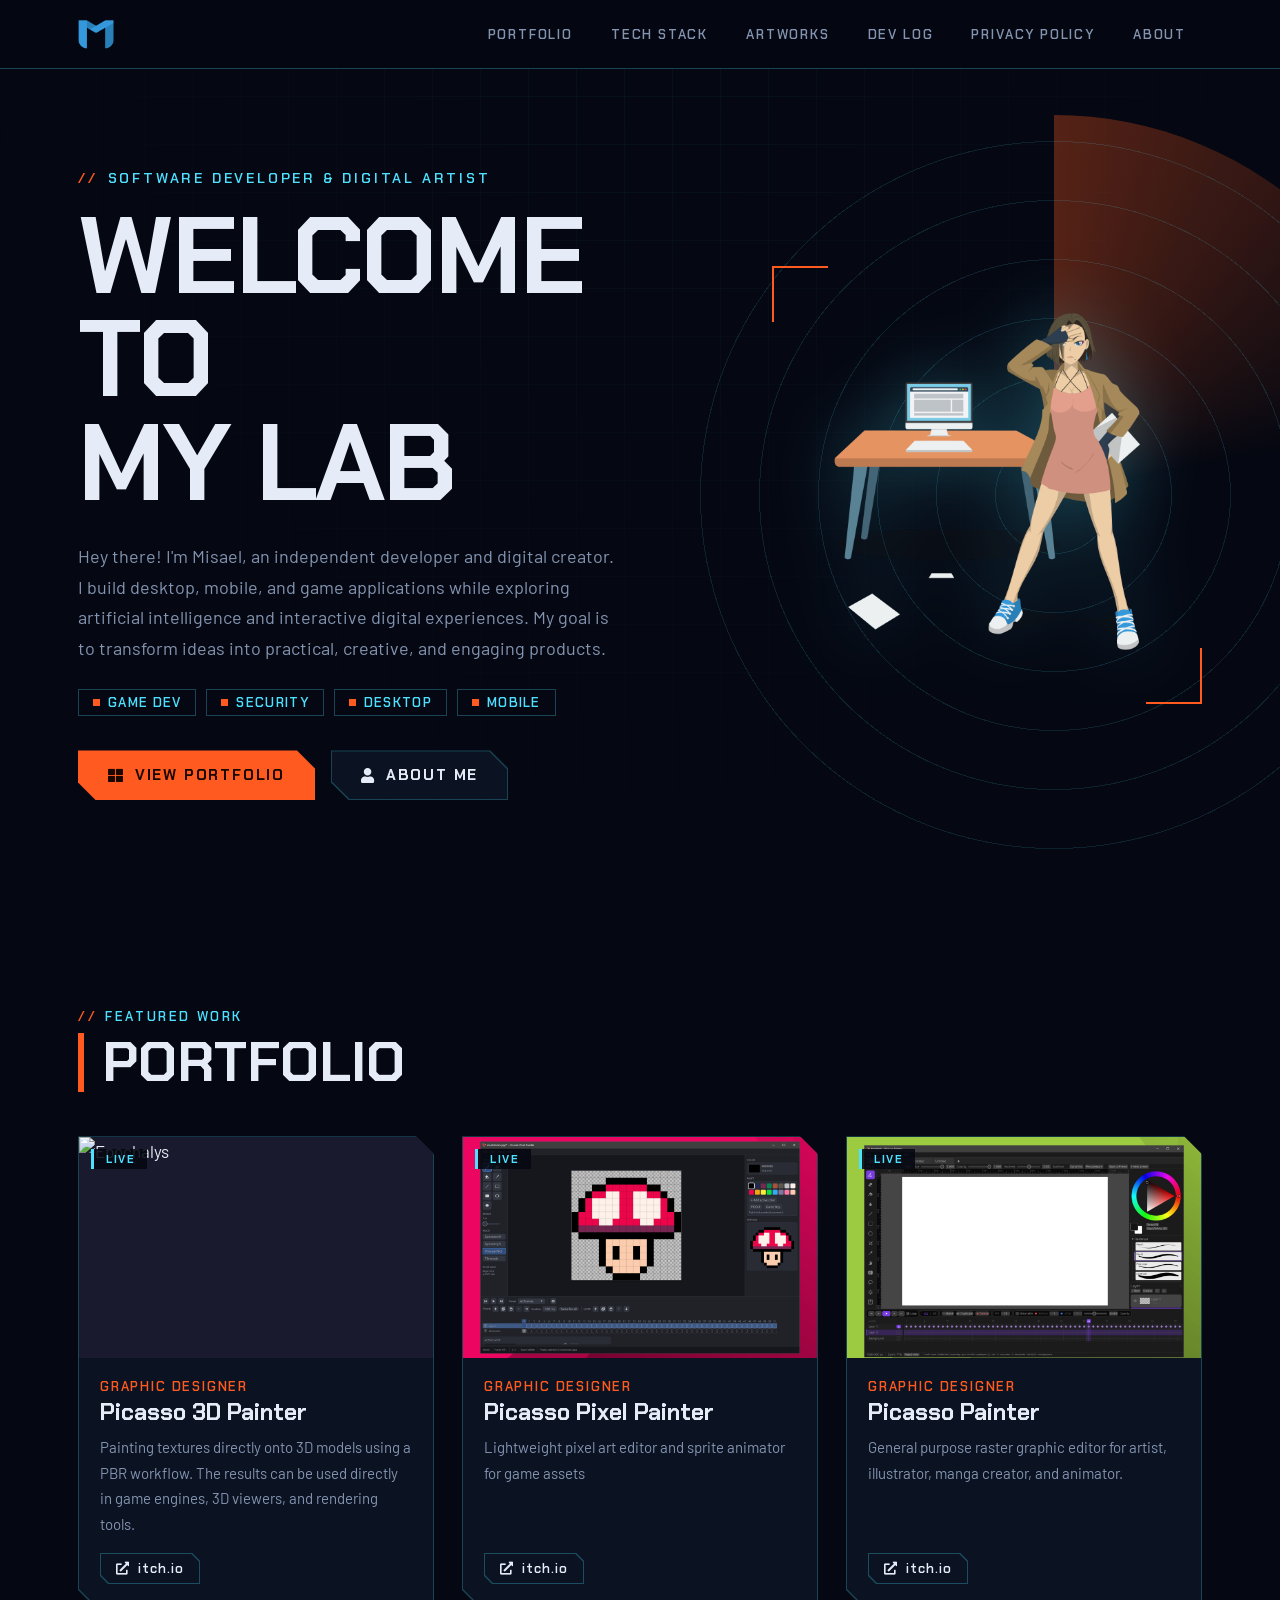
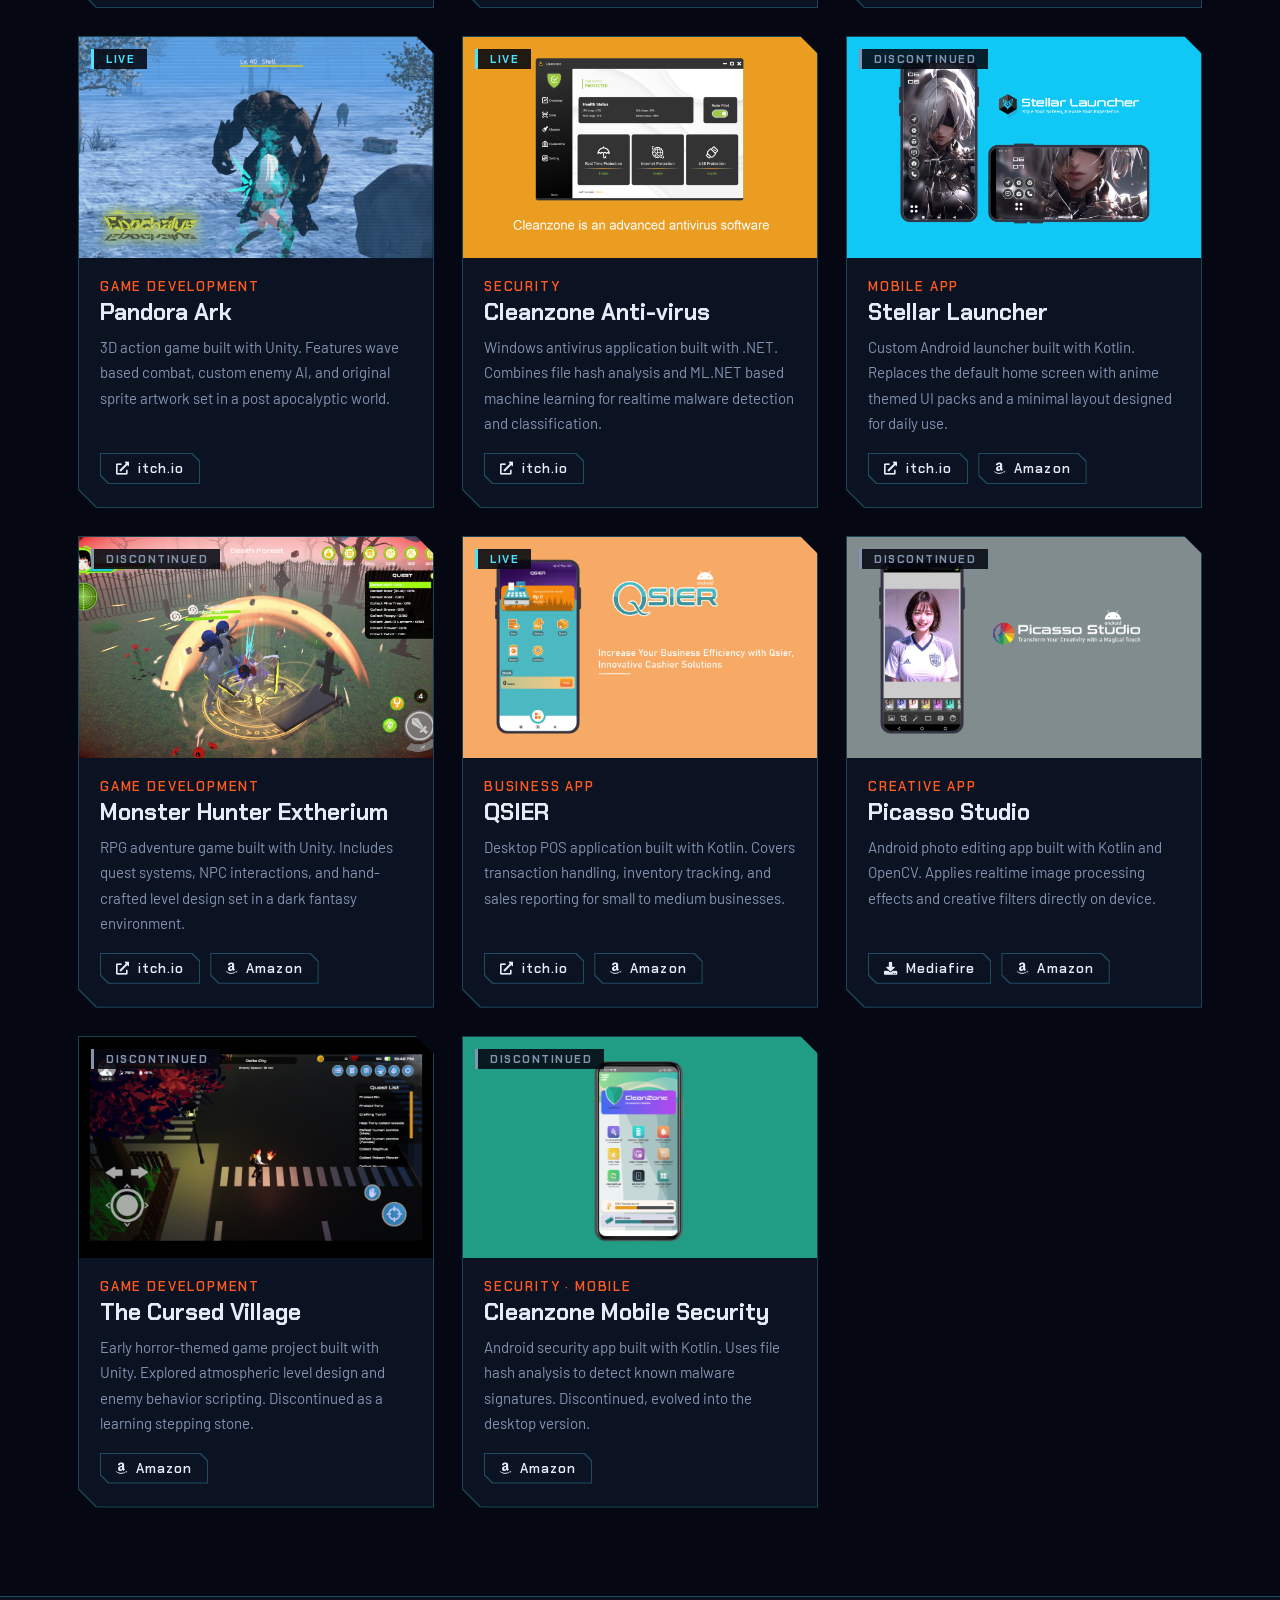
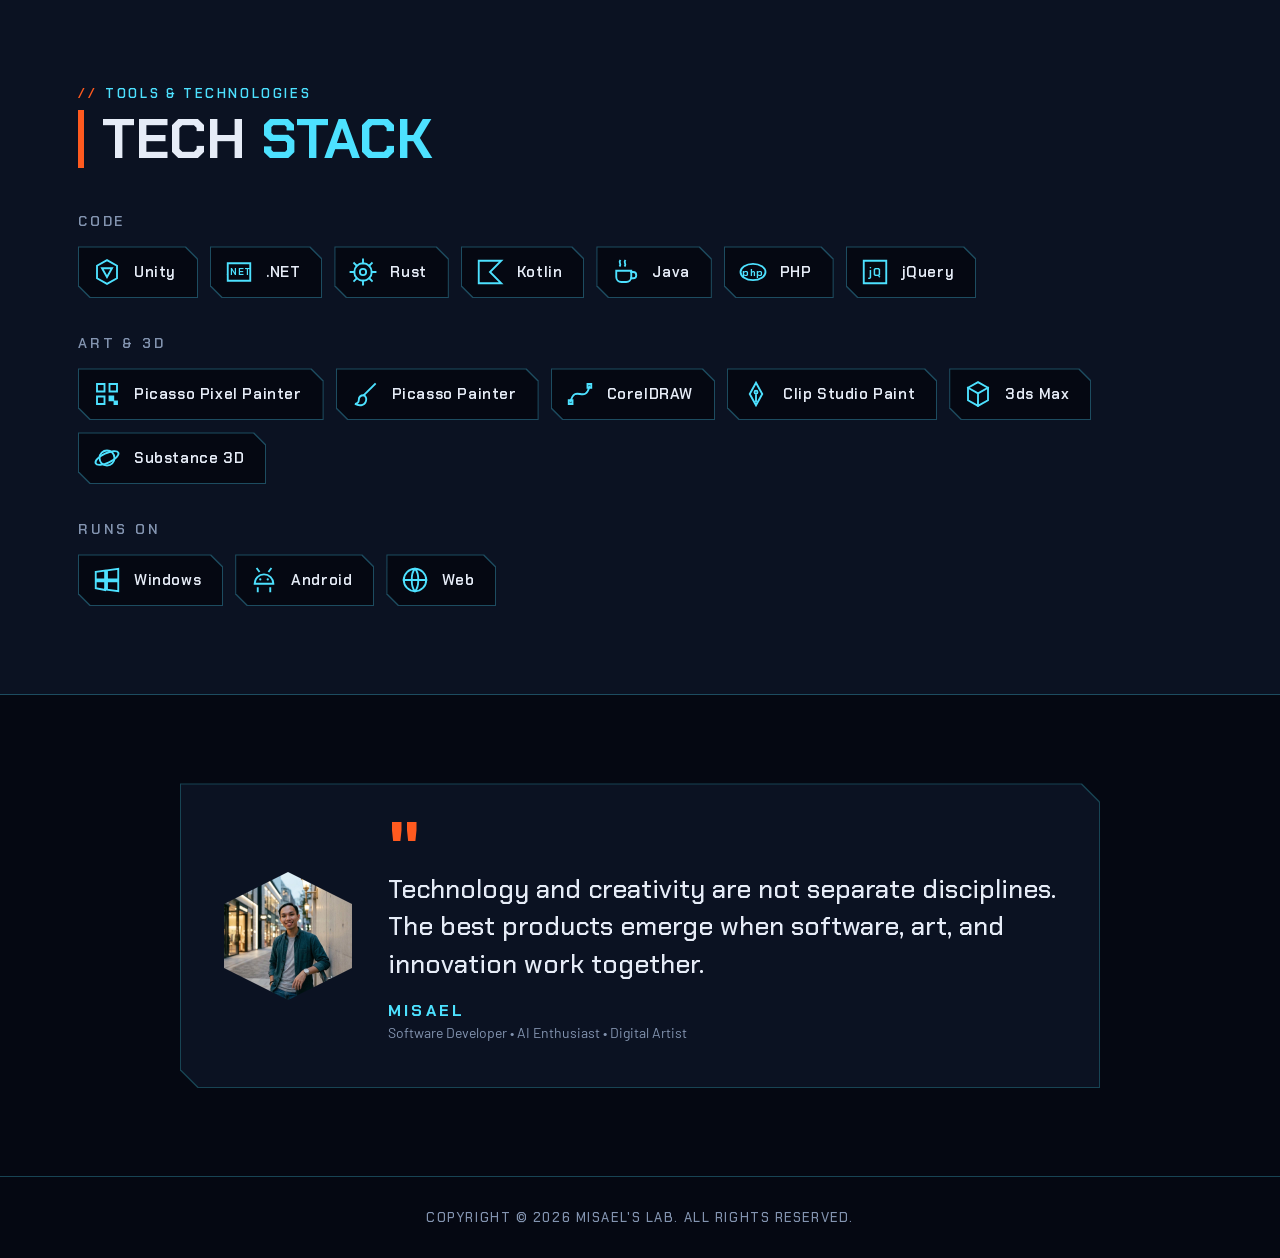
==== commit 408d8d4d: "update" ====
--- a/index.html
+++ b/index.html
@@ -160,6 +160,25 @@
             </div>
 
             <div class="portfolio-grid">
+                <!-- picasso 3d painter -->
+                <div class="portfolio-card">
+                    <div class="card-thumb">
+                        <img alt="Epochalys" onerror="this.parentElement.style.background='#1a1a2e'" src="img/picasso3dpainter.png">
+                        <div class="card-thumb-overlay"></div>
+                        <span class="card-status status-live">LIVE</span>
+                    </div>
+                    <div class="card-body">
+                        <div class="card-category">Graphic Designer</div>
+                        <h3 class="card-title">Picasso 3D Painter</h3>
+                        <p class="card-desc">Painting textures directly onto 3D models using a PBR workflow. The results can be used
+                        directly in game engines, 3D viewers, and rendering tools.</p>
+                        <div class="card-links">
+                            <a class="card-link" href="https://misaeldevstudio.itch.io/picasso3dpainter" target="_blank">
+                                <i class="fas fa-external-link-alt"></i> itch.io
+                            </a>
+                        </div>
+                    </div>
+                </div>
 
                 <!-- picasso pixel painter -->
                 <div class="portfolio-card">
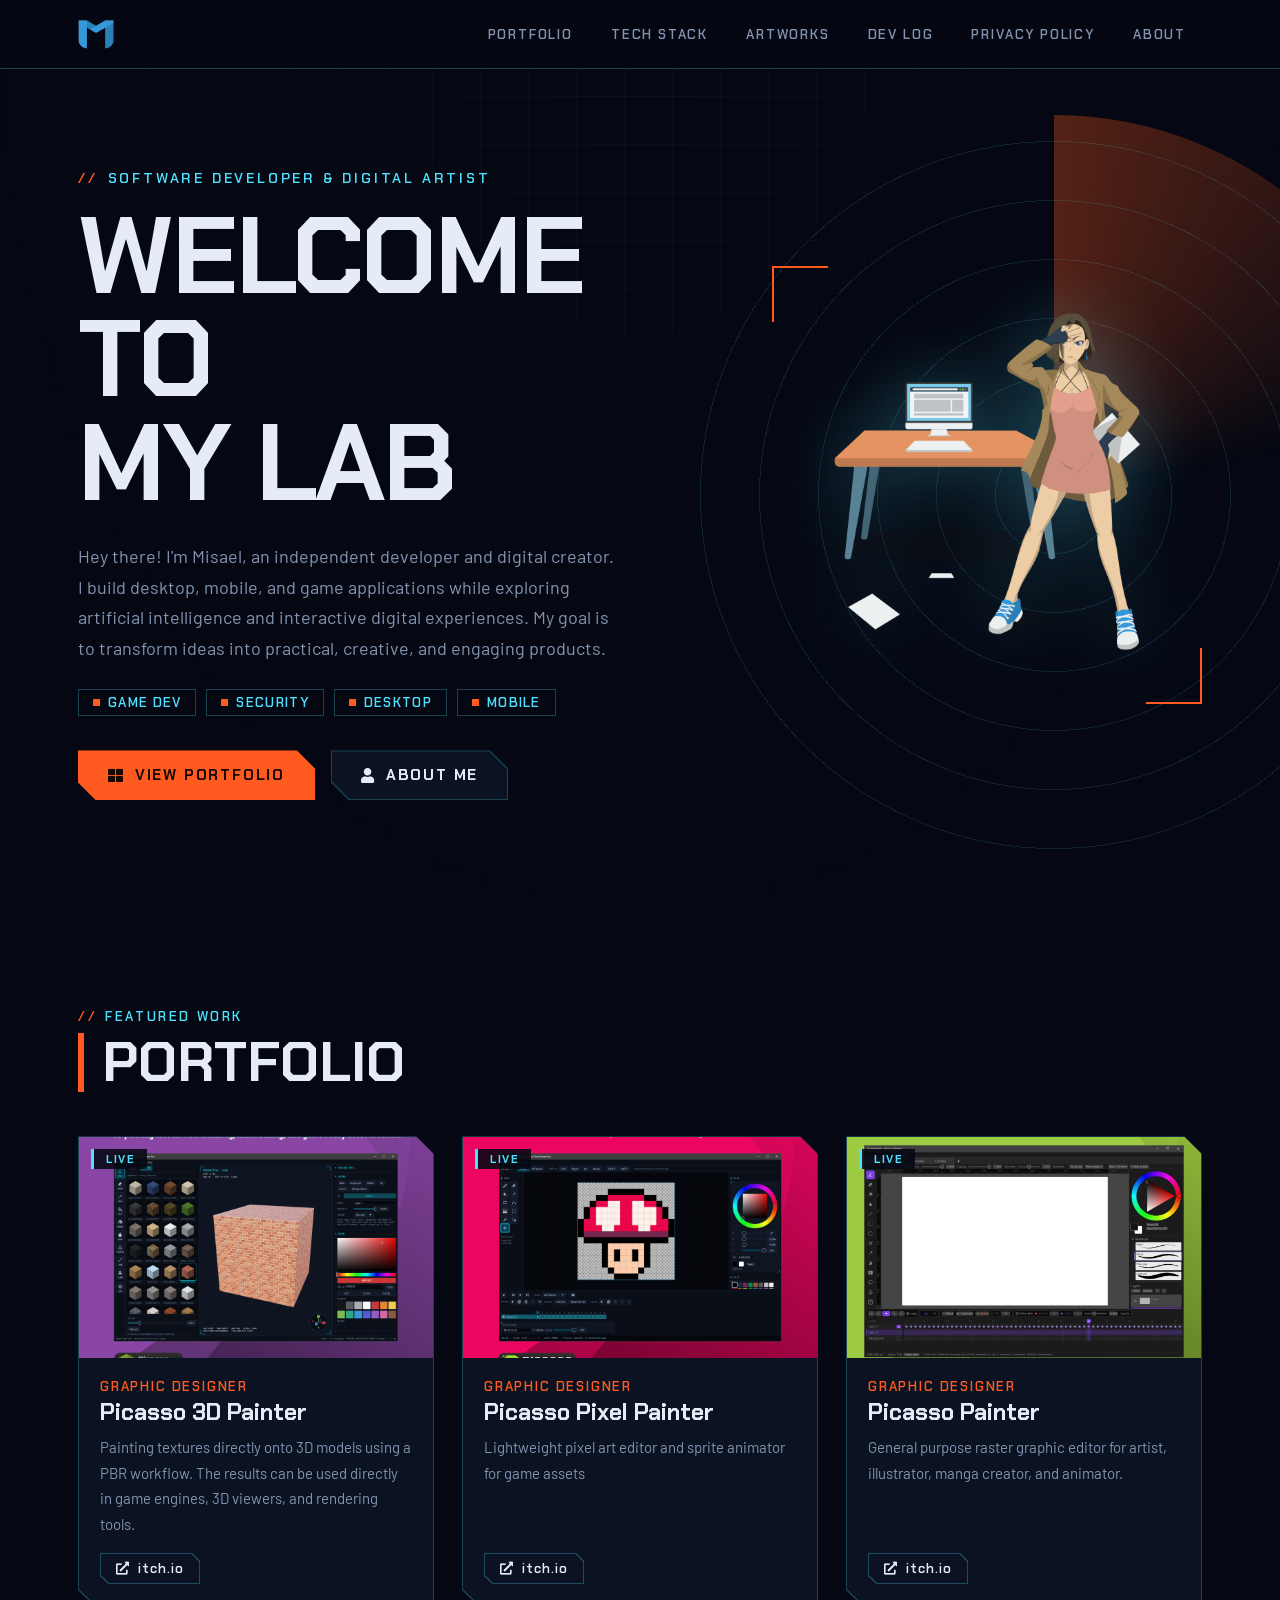
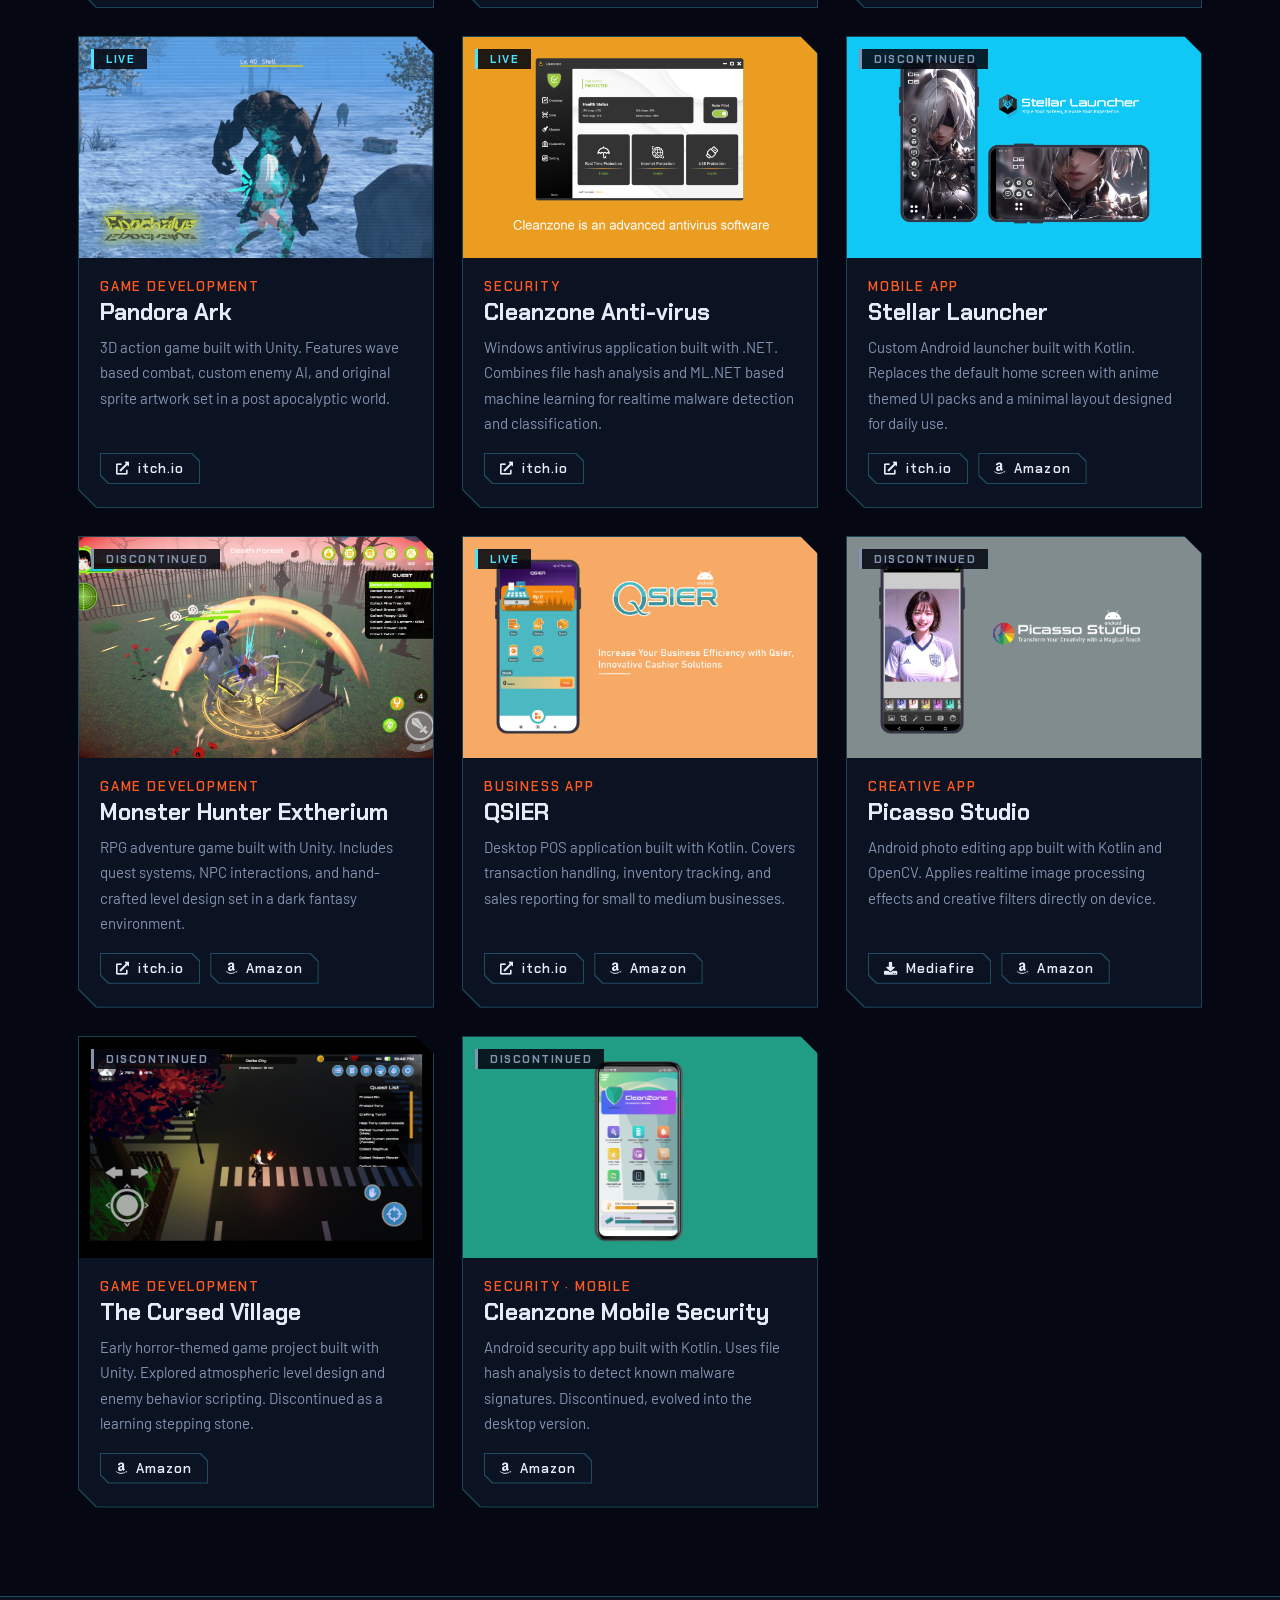
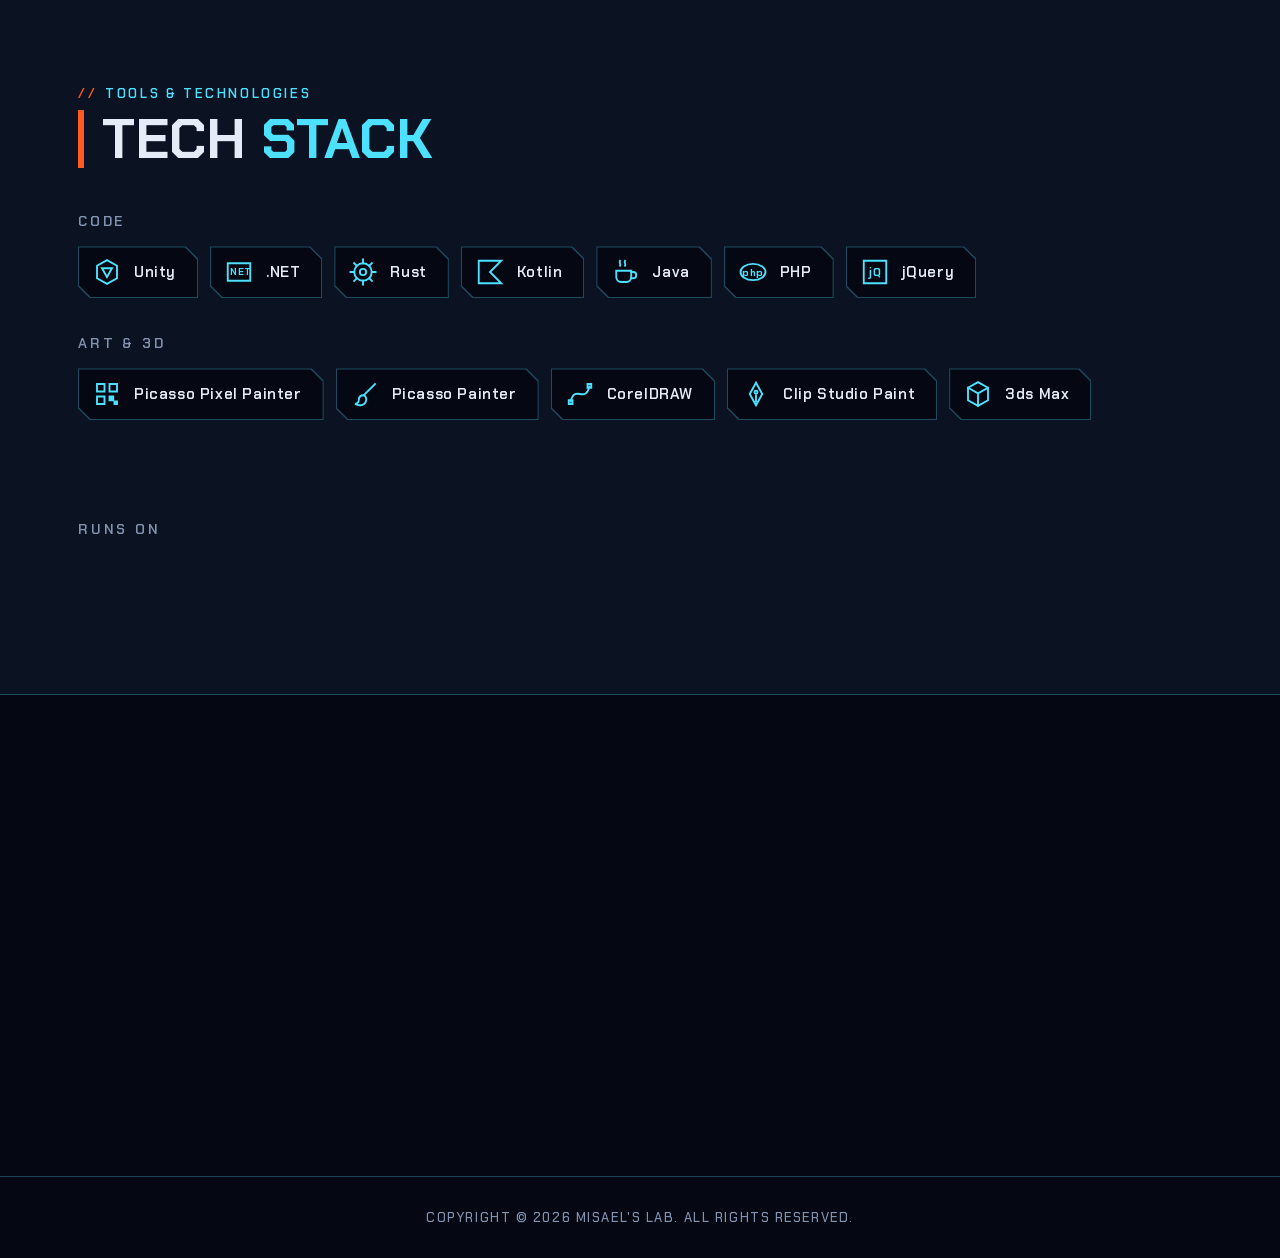
==== commit 491c5bbf: "update" ====
--- a/index.html
+++ b/index.html
@@ -163,7 +163,7 @@
                 <!-- picasso 3d painter -->
                 <div class="portfolio-card">
                     <div class="card-thumb">
-                        <img alt="Epochalys" onerror="this.parentElement.style.background='#1a1a2e'" src="img/picasso3dpainter.png">
+                        <img alt="Epochalys" onerror="this.parentElement.style.background='#1a1a2e'" src="img/p3dpainter.png">
                         <div class="card-thumb-overlay"></div>
                         <span class="card-status status-live">LIVE</span>
                     </div>
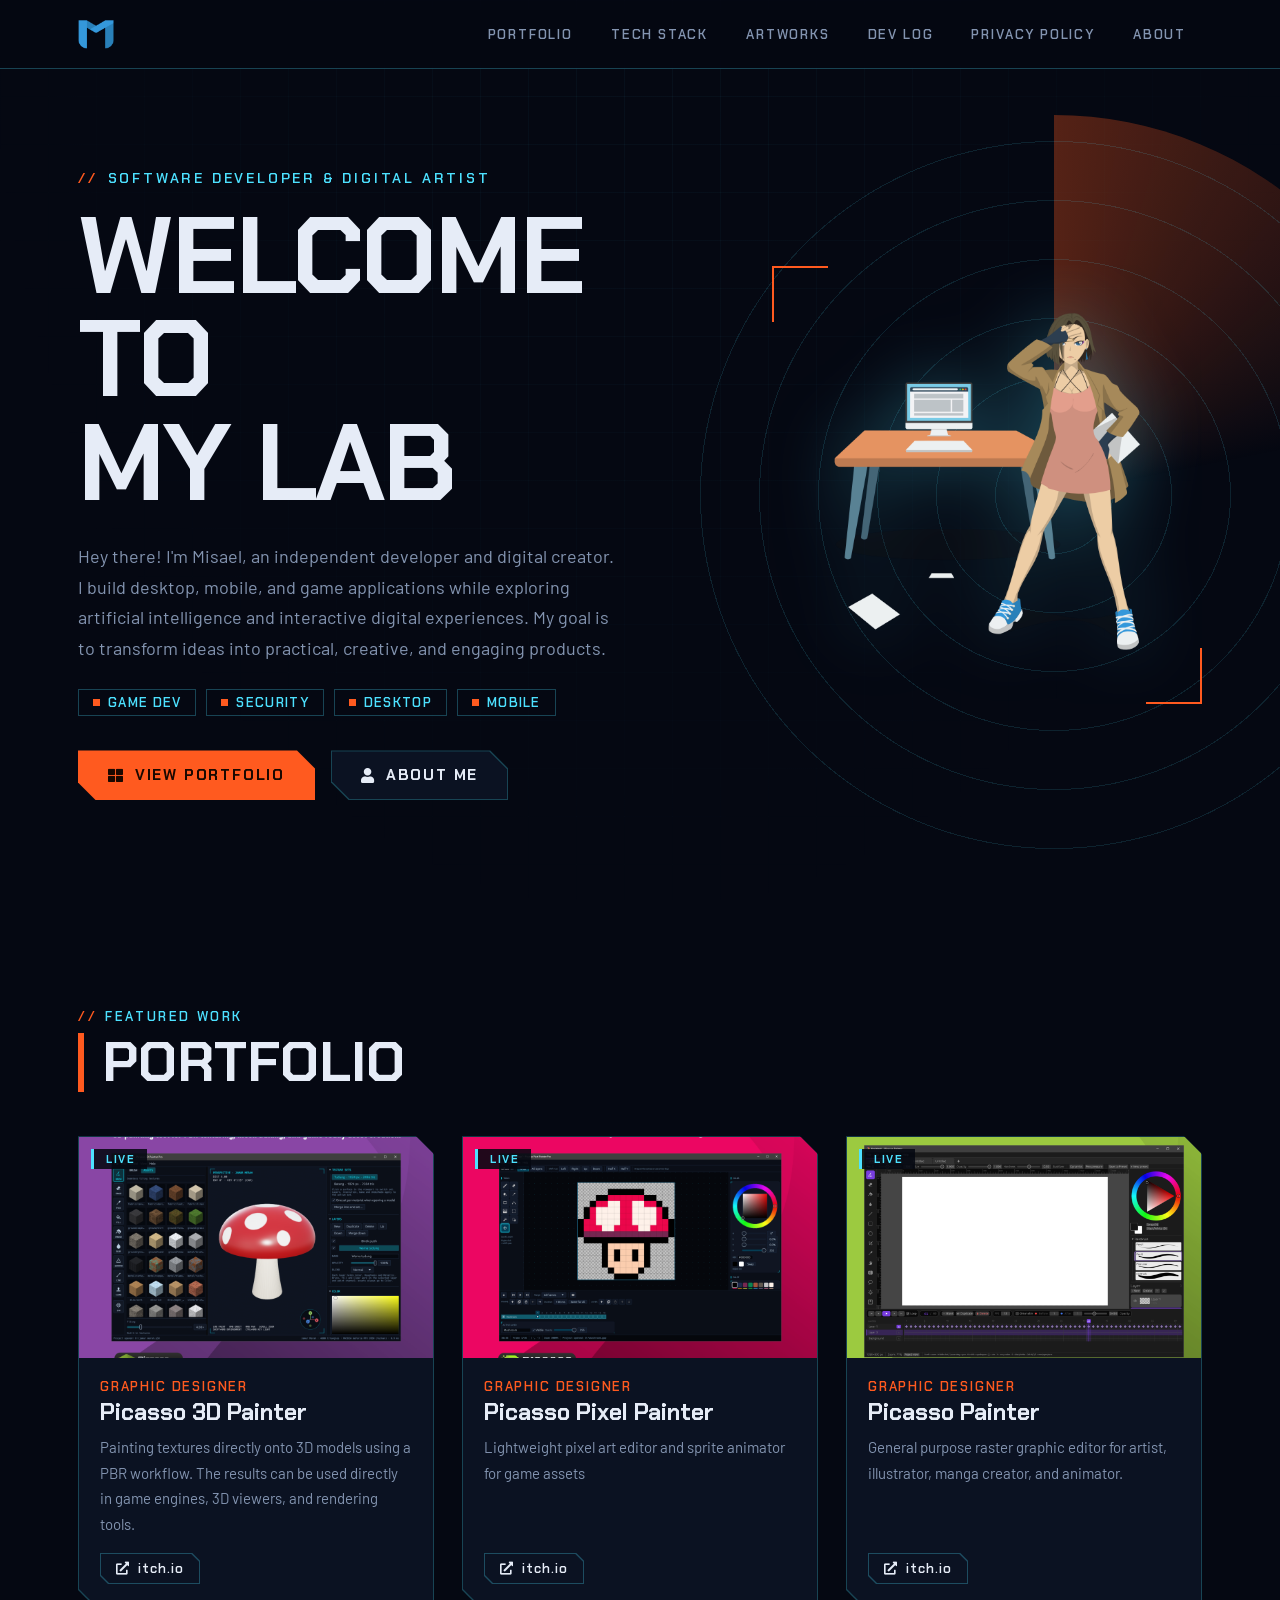
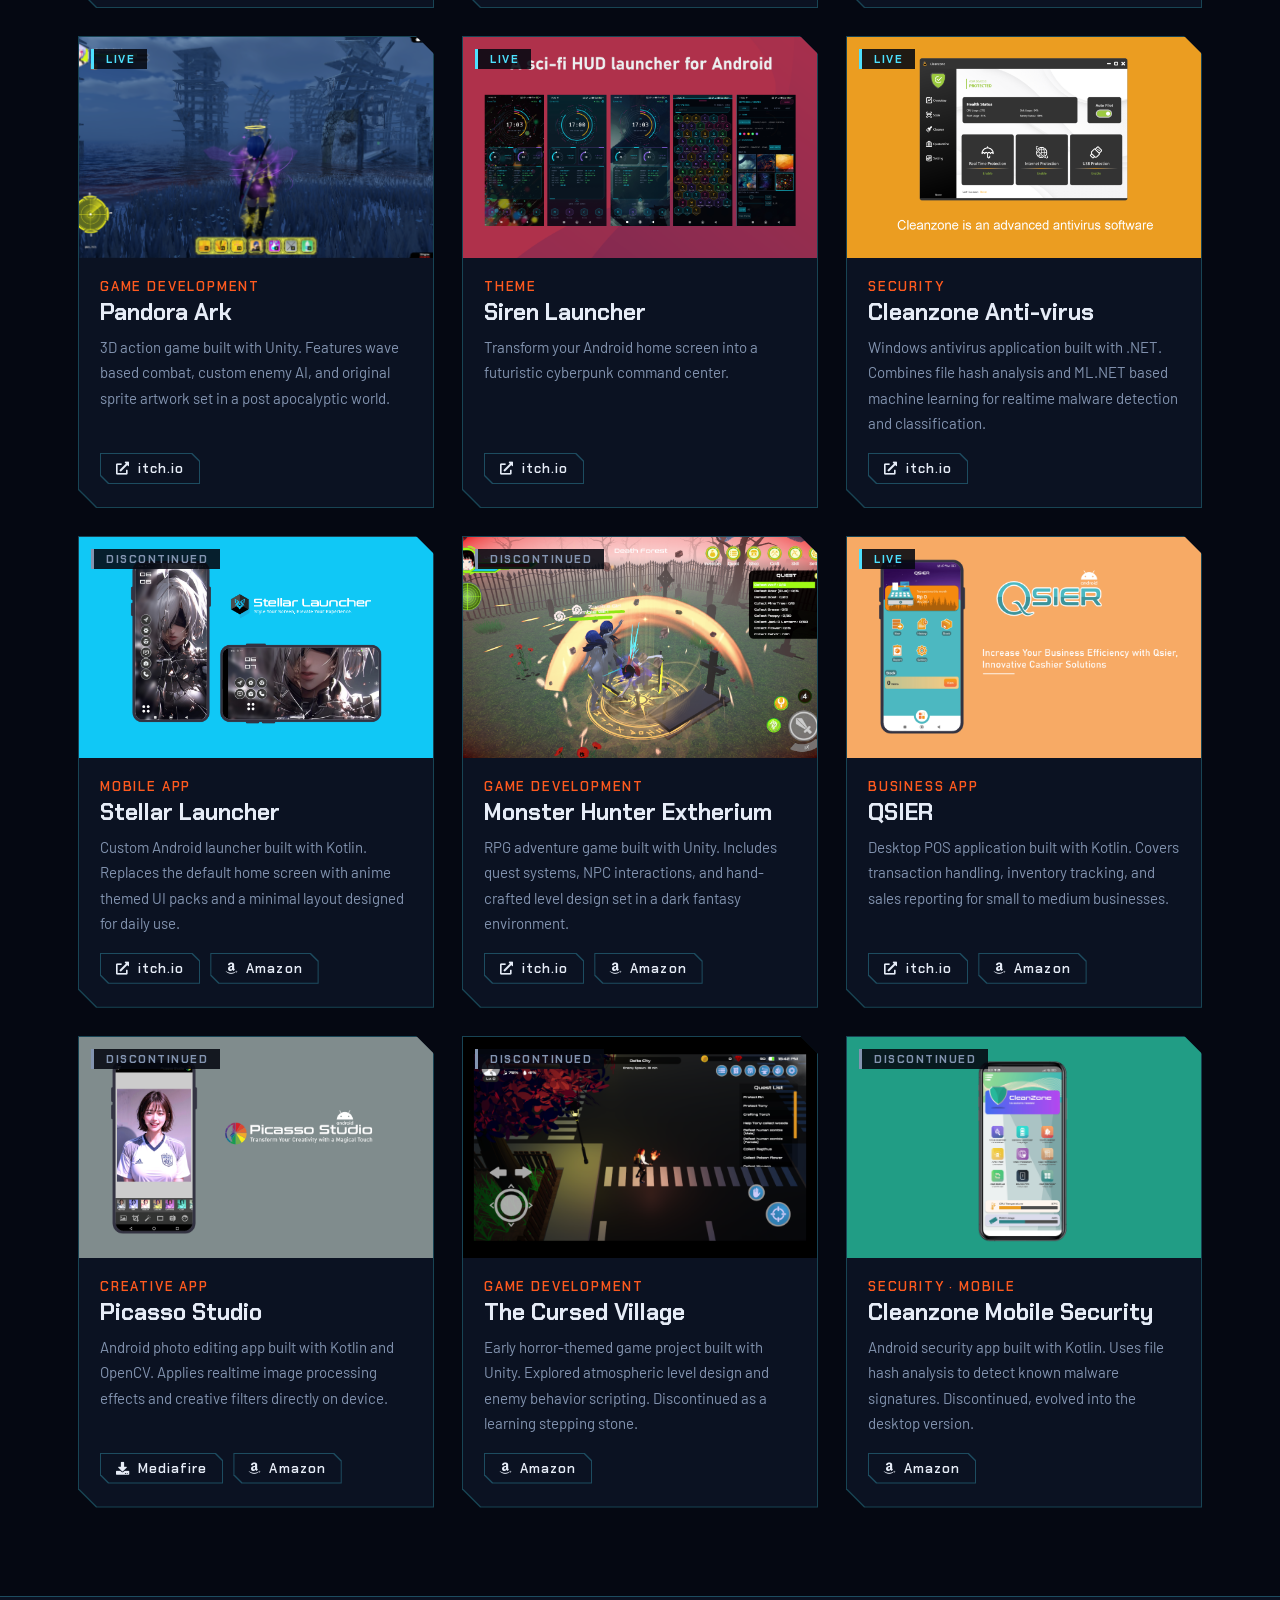
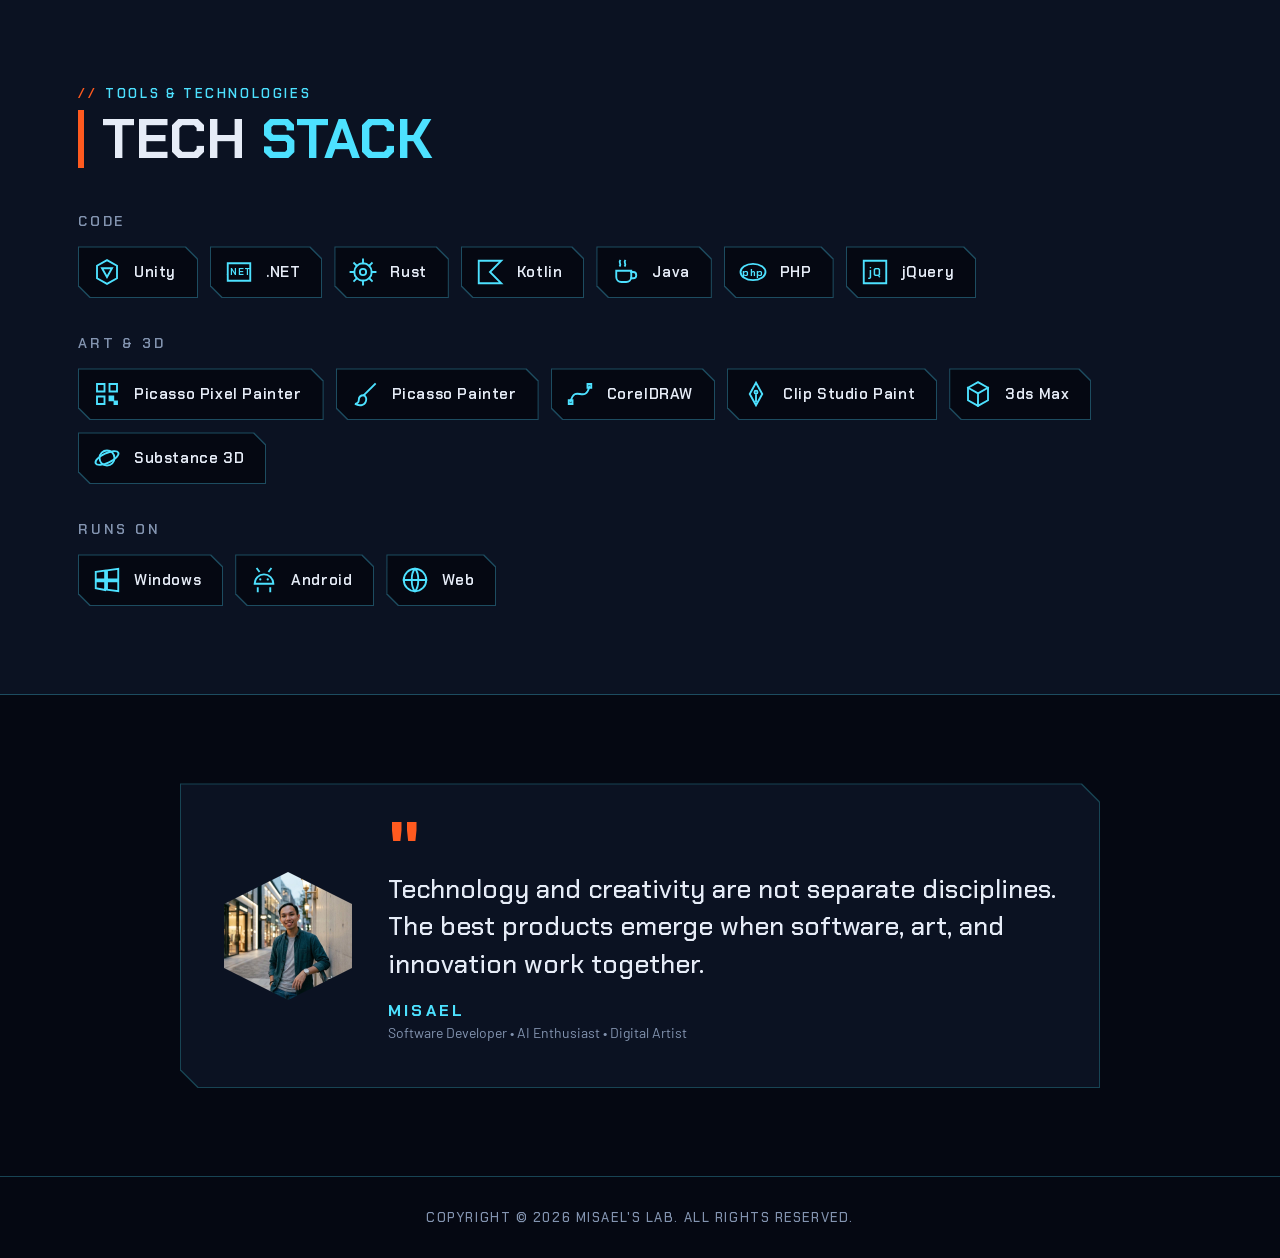
==== commit a2567990: "update" ====
--- a/index.html
+++ b/index.html
@@ -160,6 +160,7 @@
             </div>
 
             <div class="portfolio-grid">
+
                 <!-- picasso 3d painter -->
                 <div class="portfolio-card">
                     <div class="card-thumb">
@@ -222,11 +223,11 @@
                     </div>
                 </div>
 
-                <!-- Epochalys -->
+                <!-- pandora ark -->
                 <div class="portfolio-card">
                     <div class="card-thumb">
                         <img alt="Epochalys" onerror="this.parentElement.style.background='#1a1a2e'"
-                            src="img/epochalys.png">
+                            src="img/pandoraark.png">
                         <div class="card-thumb-overlay"></div>
                         <span class="card-status status-live">LIVE</span>
                     </div>
@@ -238,6 +239,25 @@
                             and original sprite artwork set in a post apocalyptic world.</p>
                         <div class="card-links">
                             <a class="card-link" href="https://misaeldevstudio.itch.io/pandoraark" target="_blank">
+                                <i class="fas fa-external-link-alt"></i> itch.io
+                            </a>
+                        </div>
+                    </div>
+                </div>
+
+                <!-- siren launcher -->
+                <div class="portfolio-card">
+                    <div class="card-thumb">
+                        <img alt="Epochalys" onerror="this.parentElement.style.background='#1a1a2e'" src="img/sirenlauncher.png">
+                        <div class="card-thumb-overlay"></div>
+                        <span class="card-status status-live">LIVE</span>
+                    </div>
+                    <div class="card-body">
+                        <div class="card-category">Theme</div>
+                        <h3 class="card-title">Siren Launcher</h3>
+                        <p class="card-desc">Transform your Android home screen into a futuristic cyberpunk command center.</p>
+                        <div class="card-links">
+                            <a class="card-link" href="https://misaeldevstudio.itch.io/sirenlauncher" target="_blank">
                                 <i class="fas fa-external-link-alt"></i> itch.io
                             </a>
                         </div>
